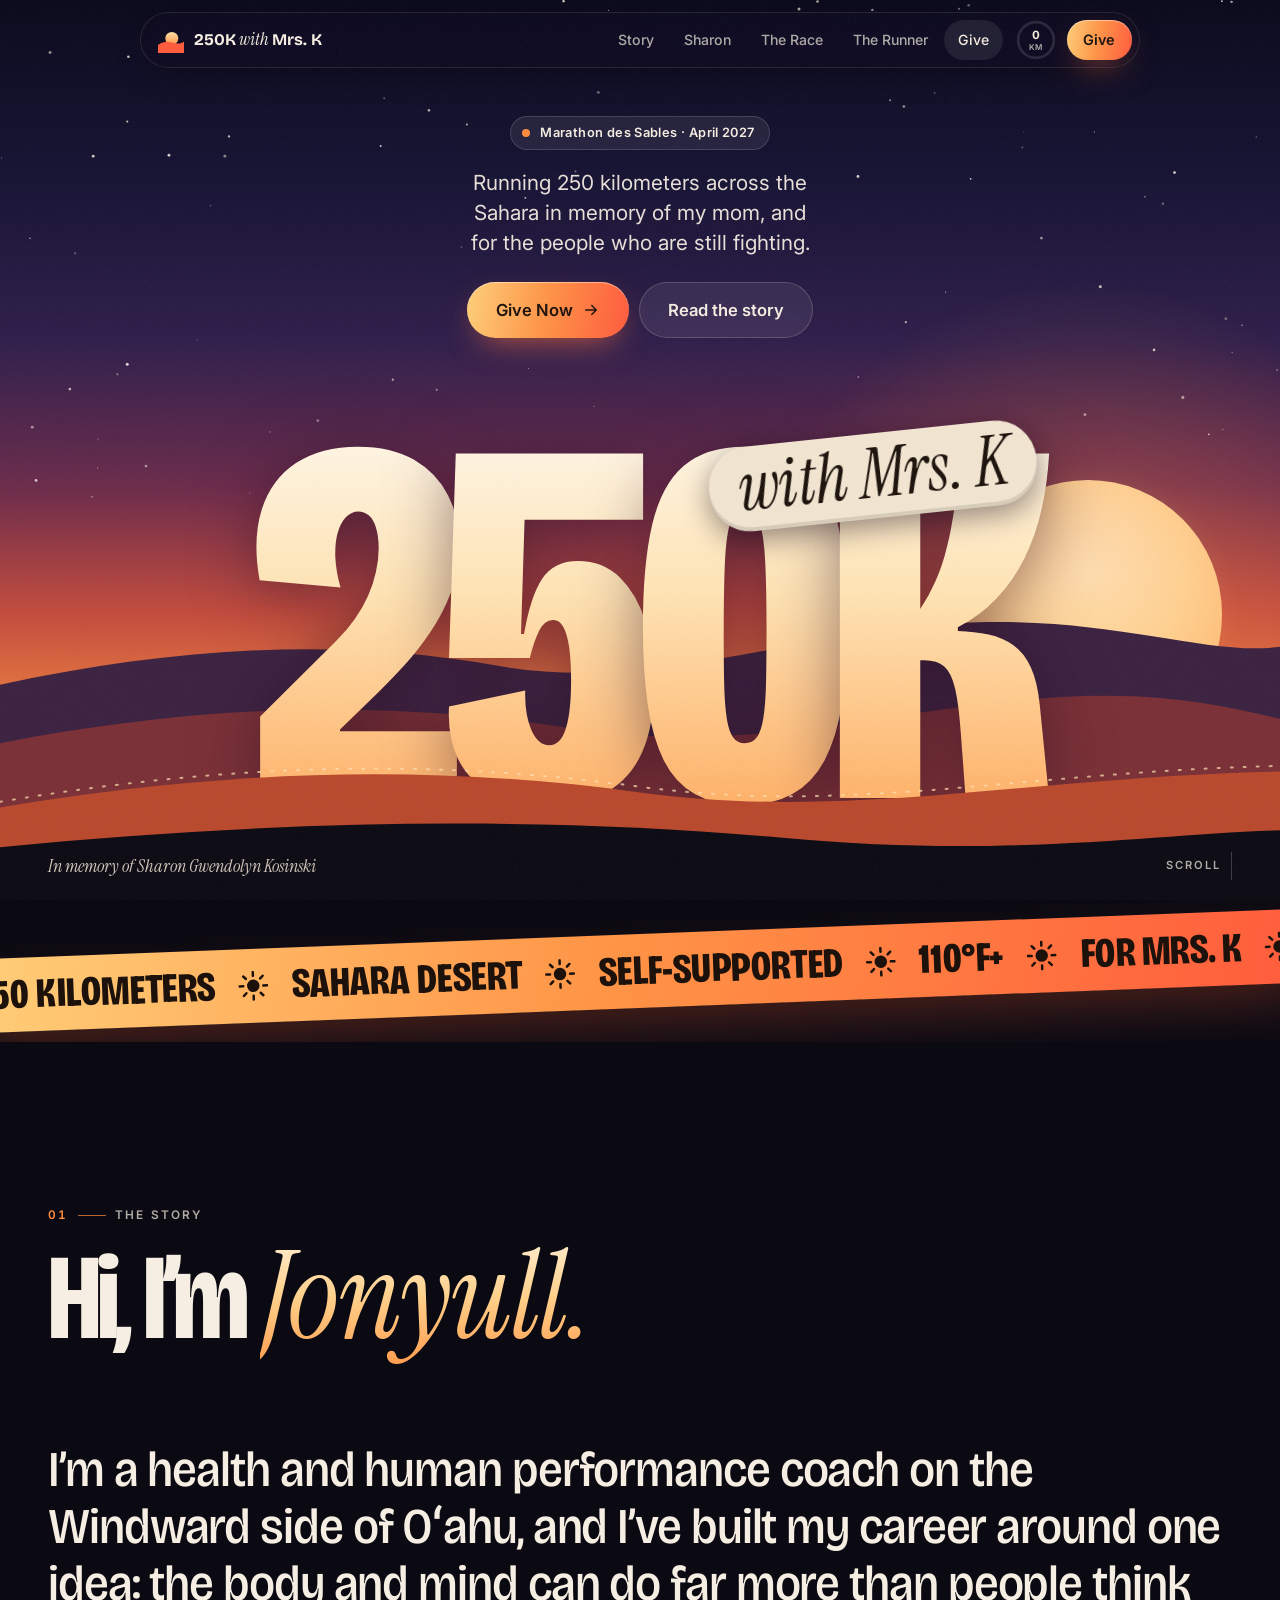
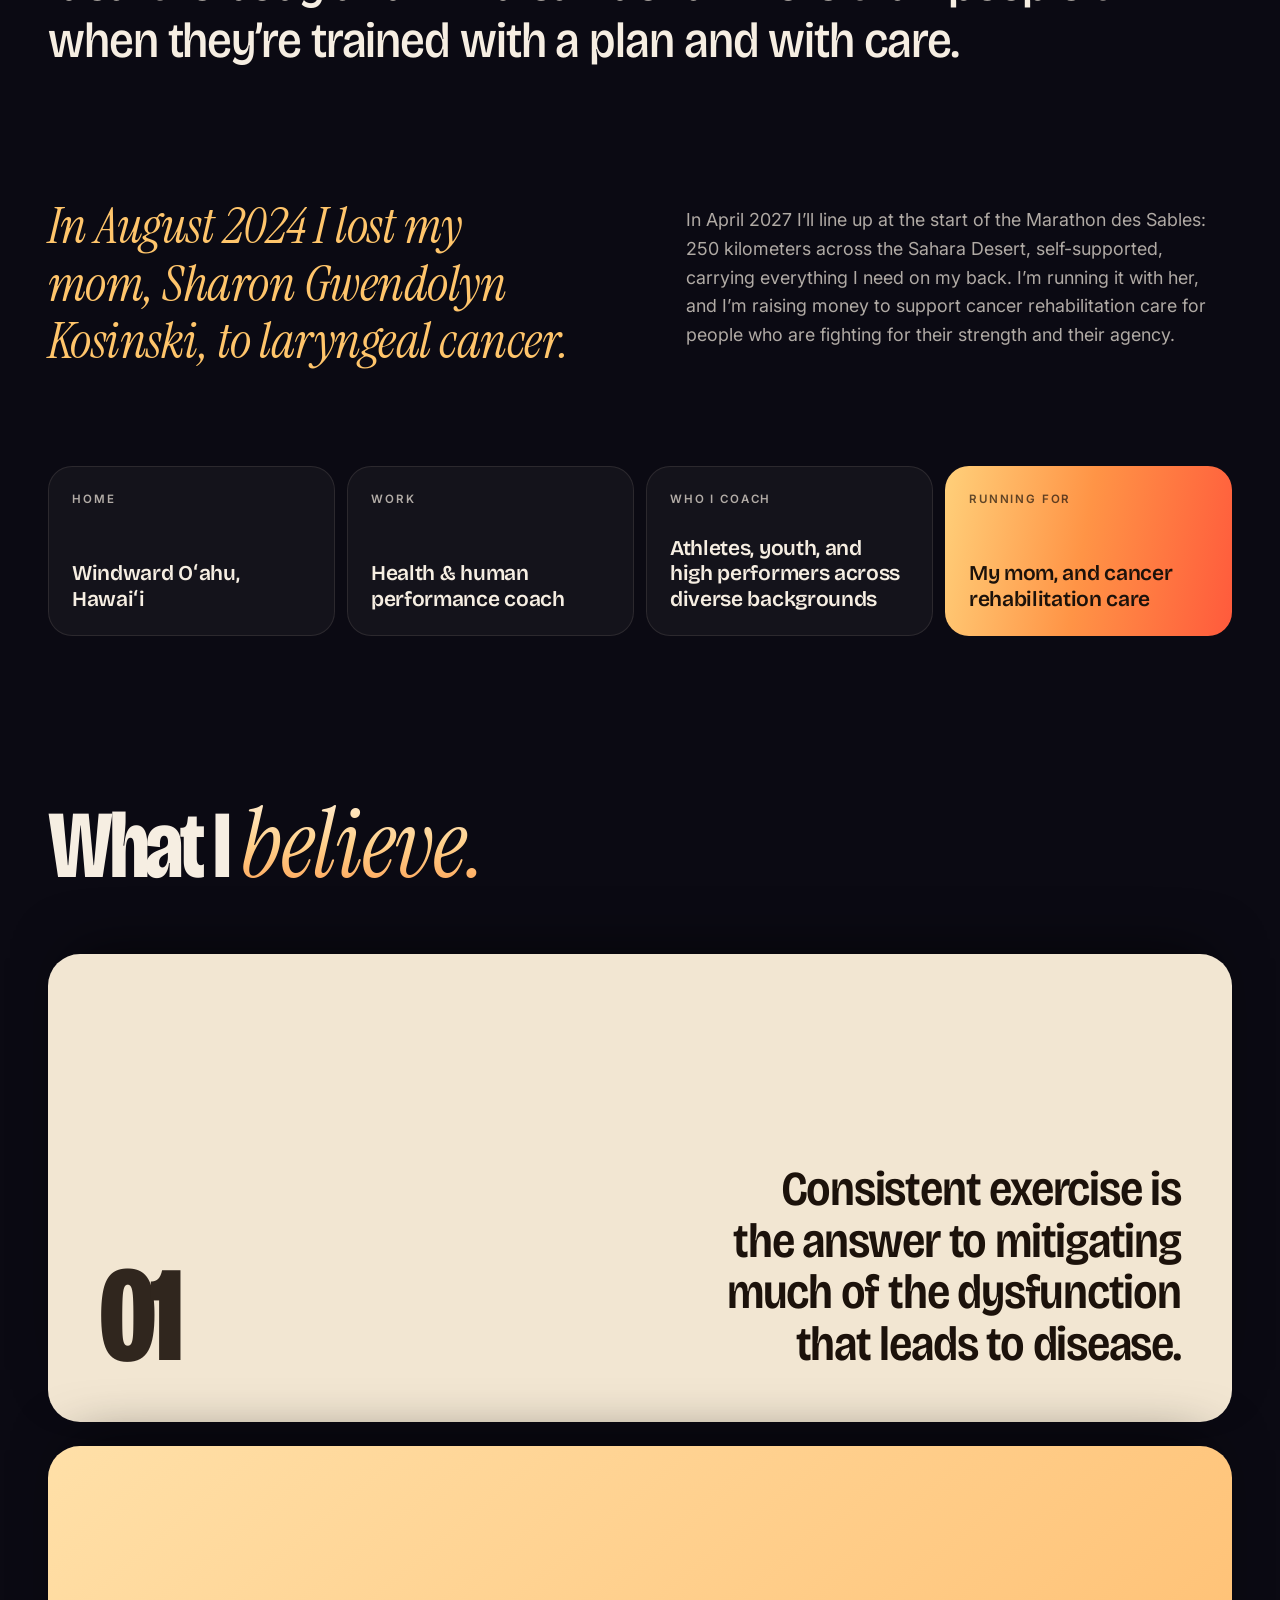
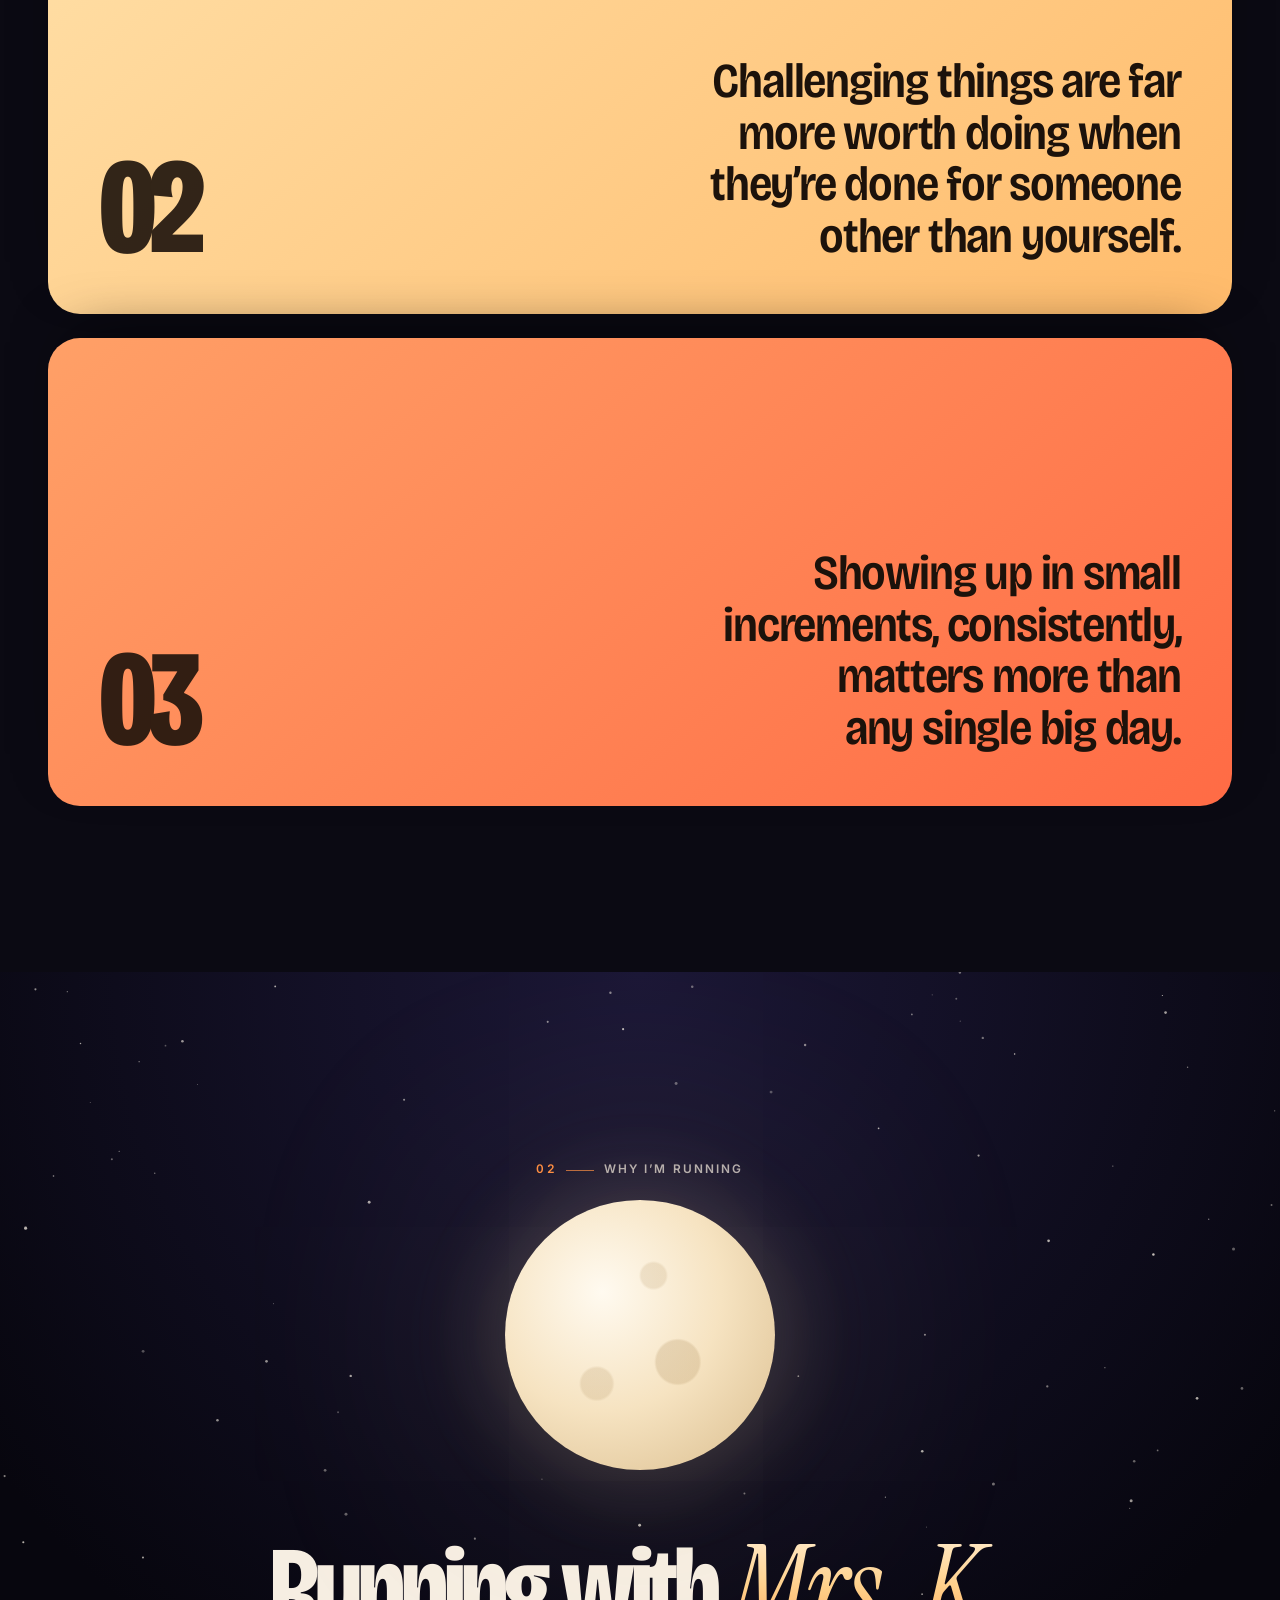
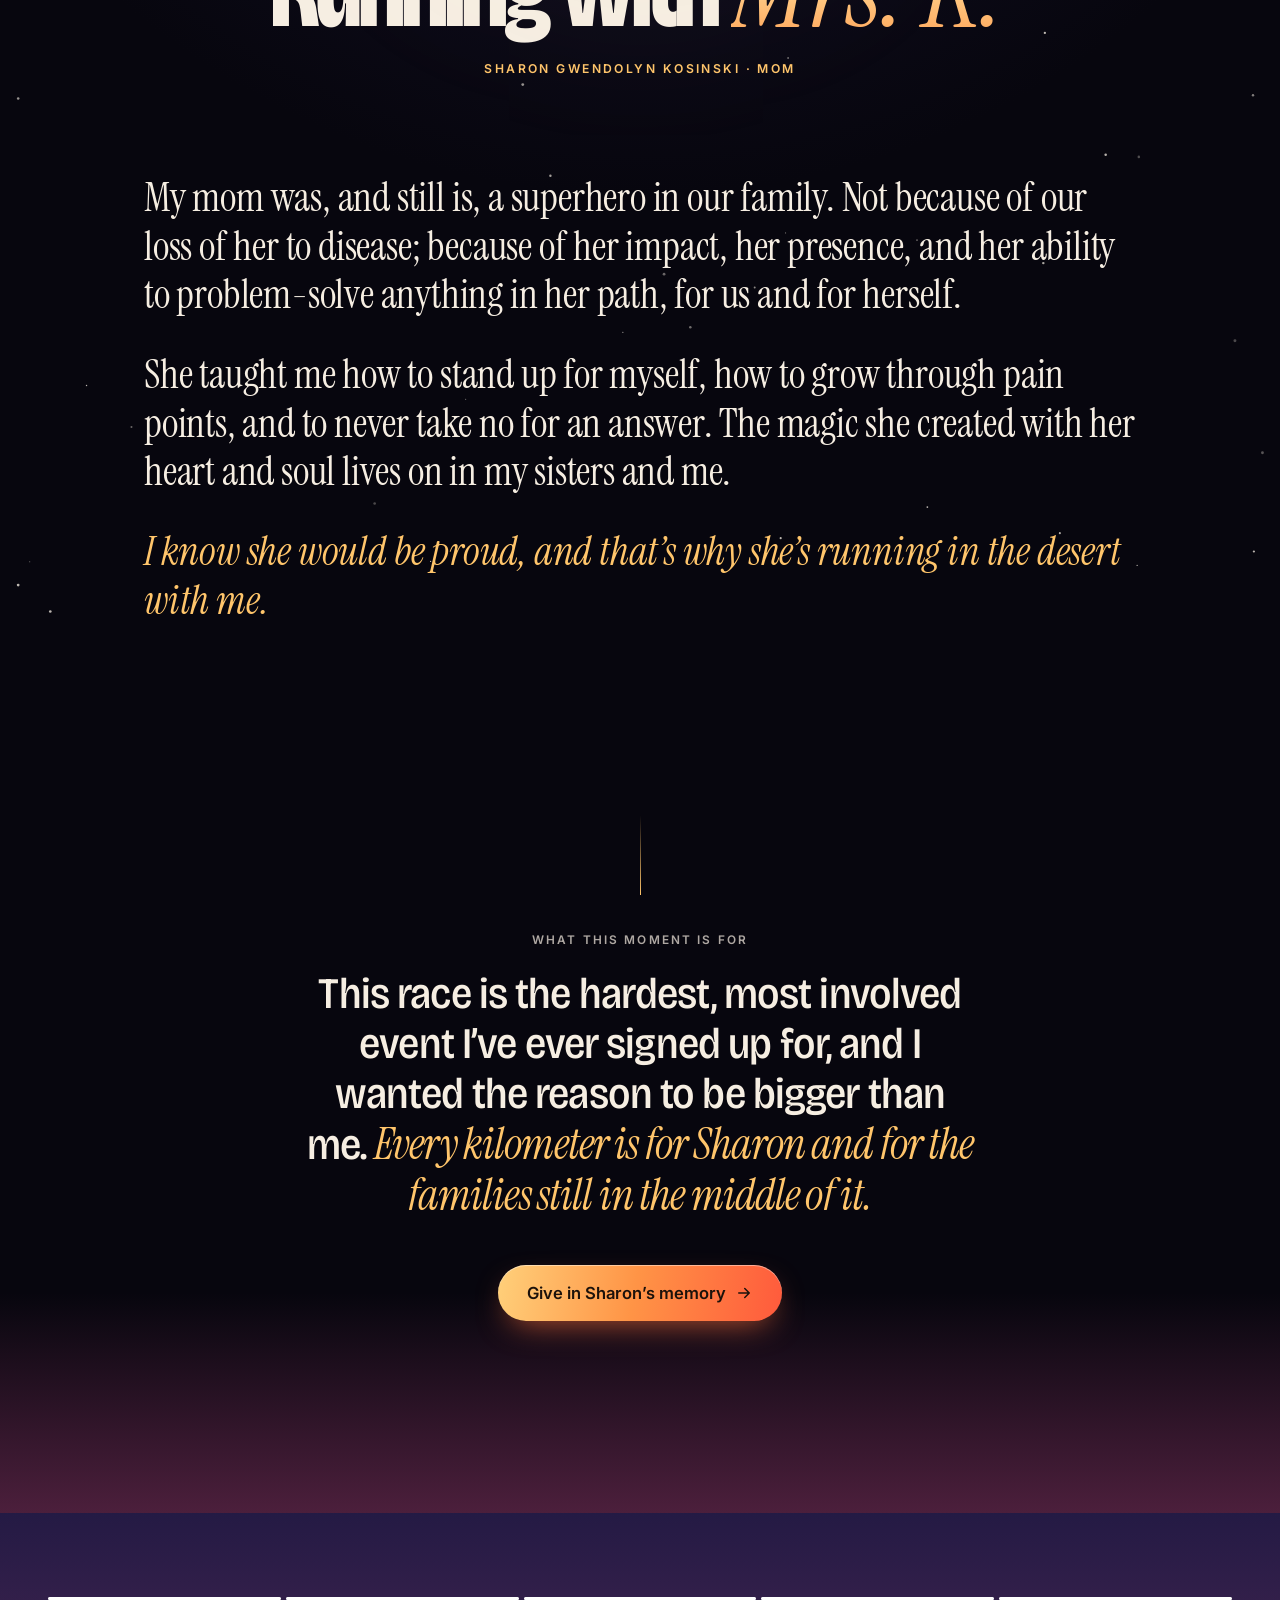
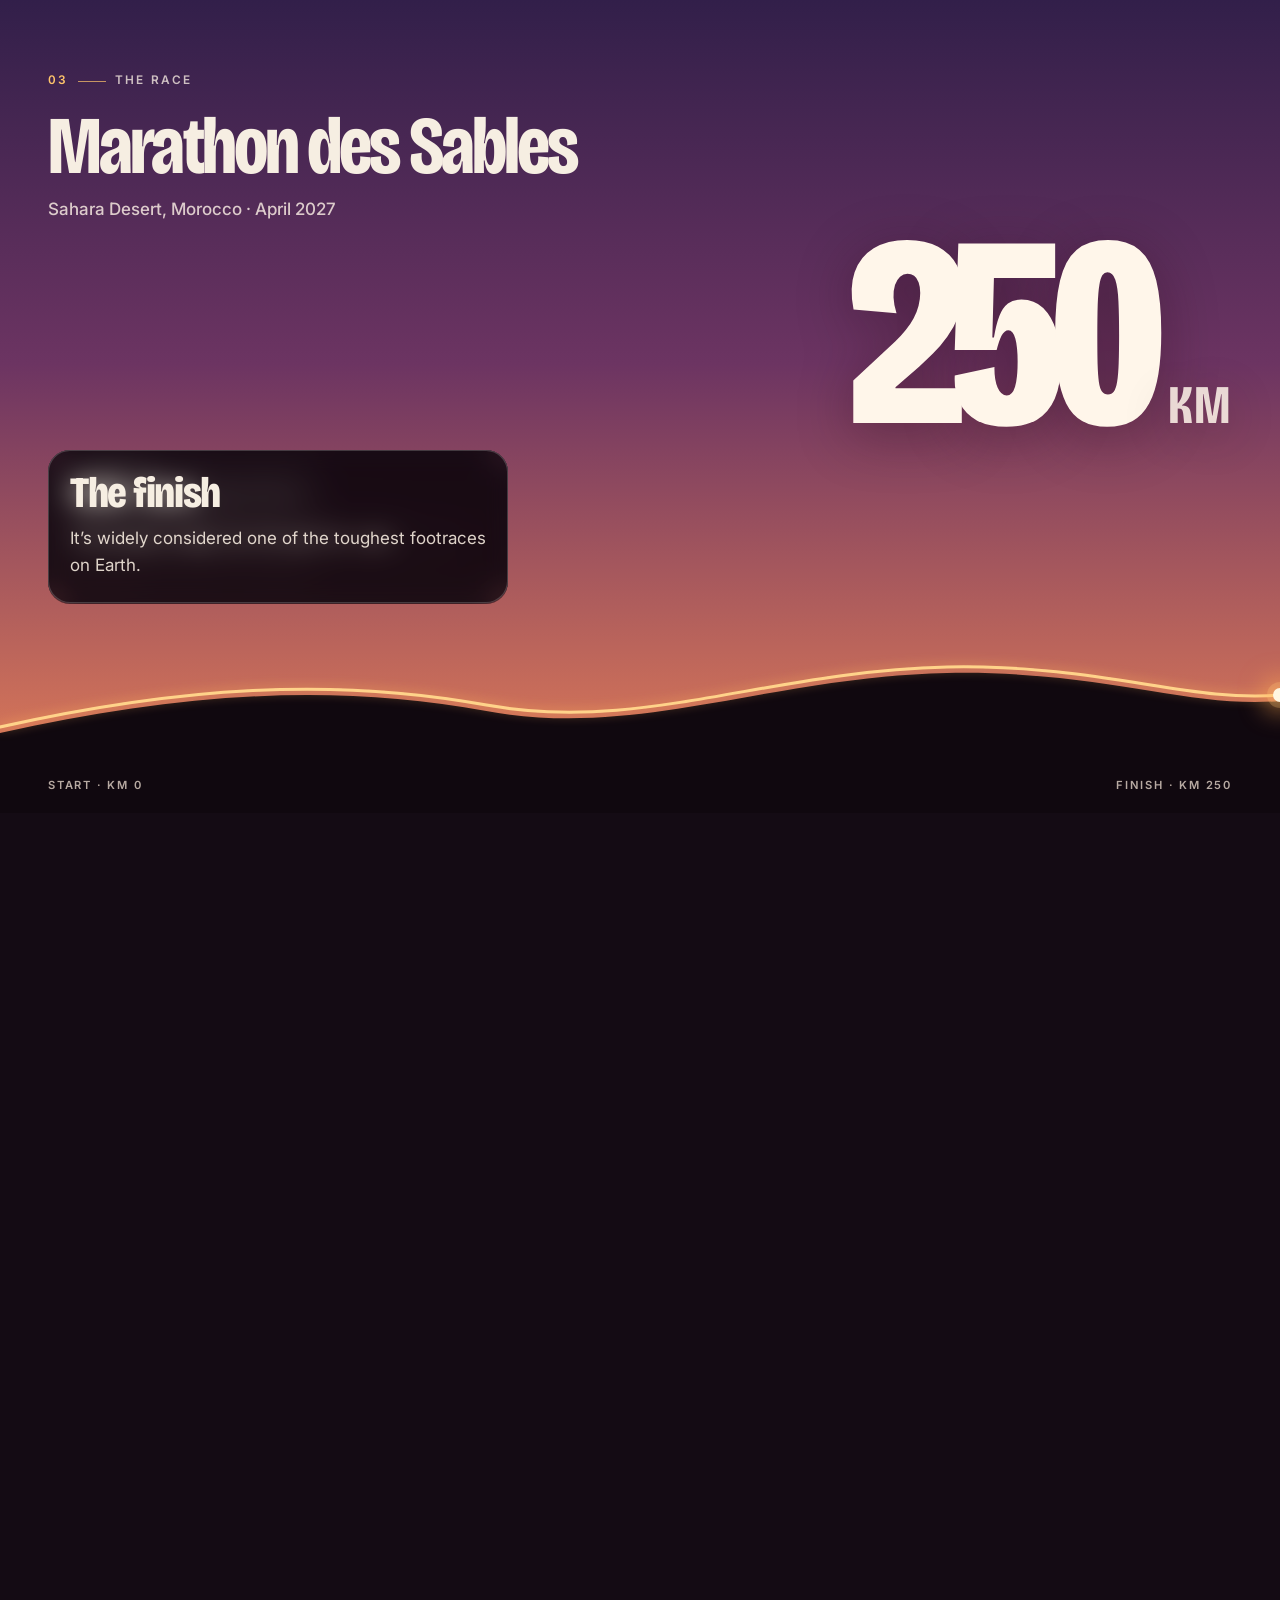
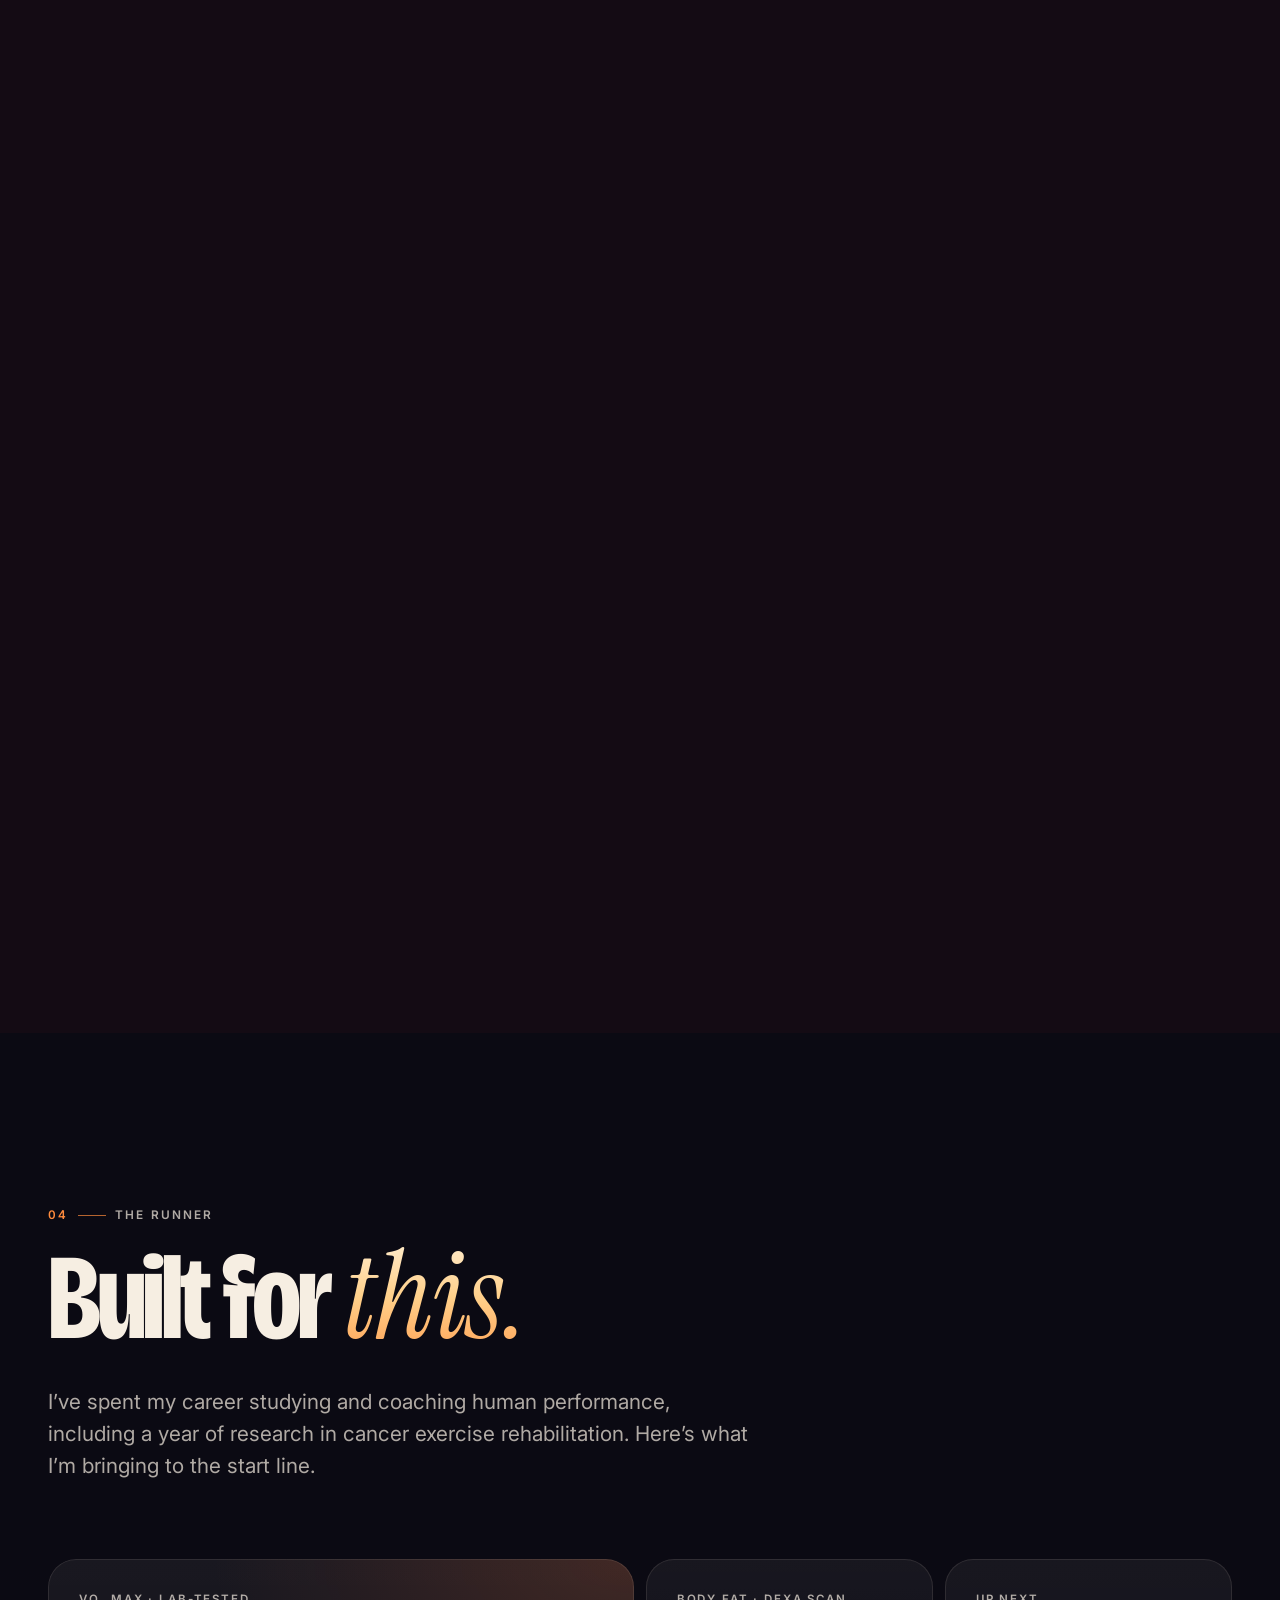
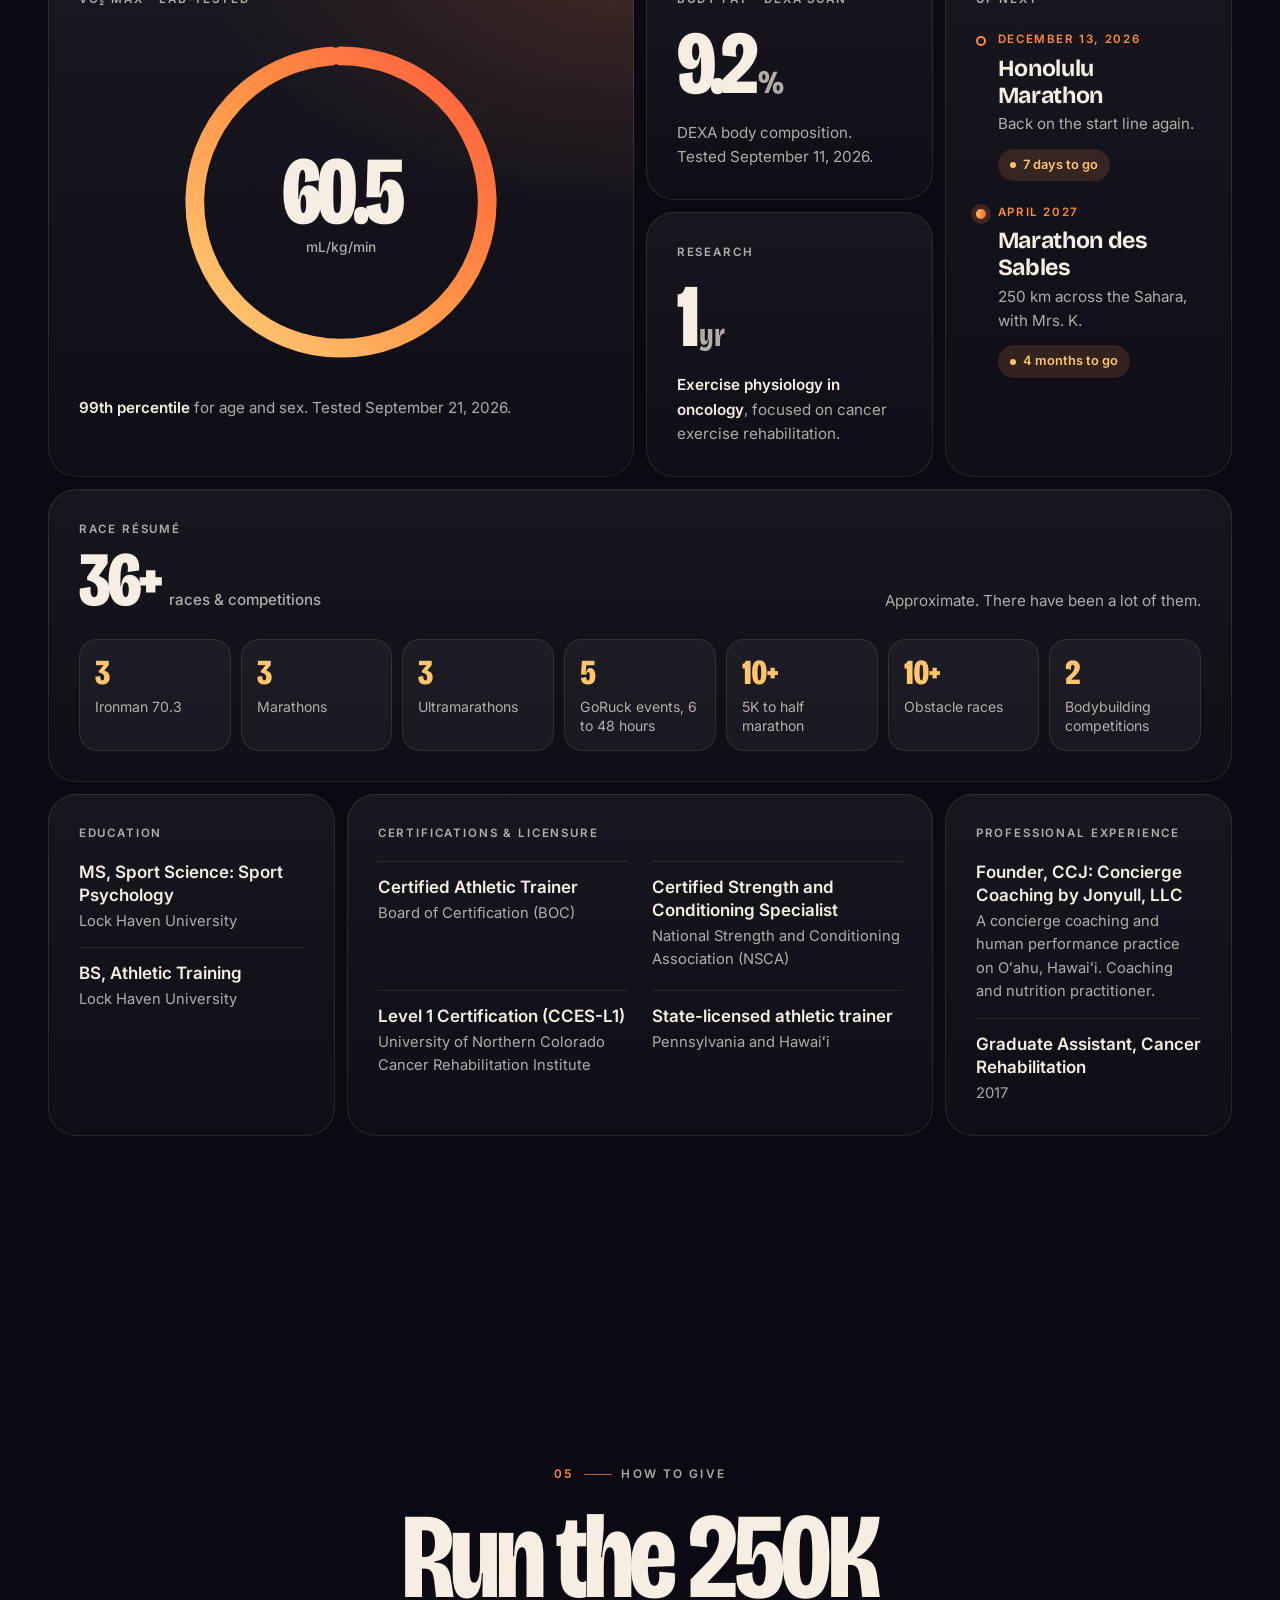
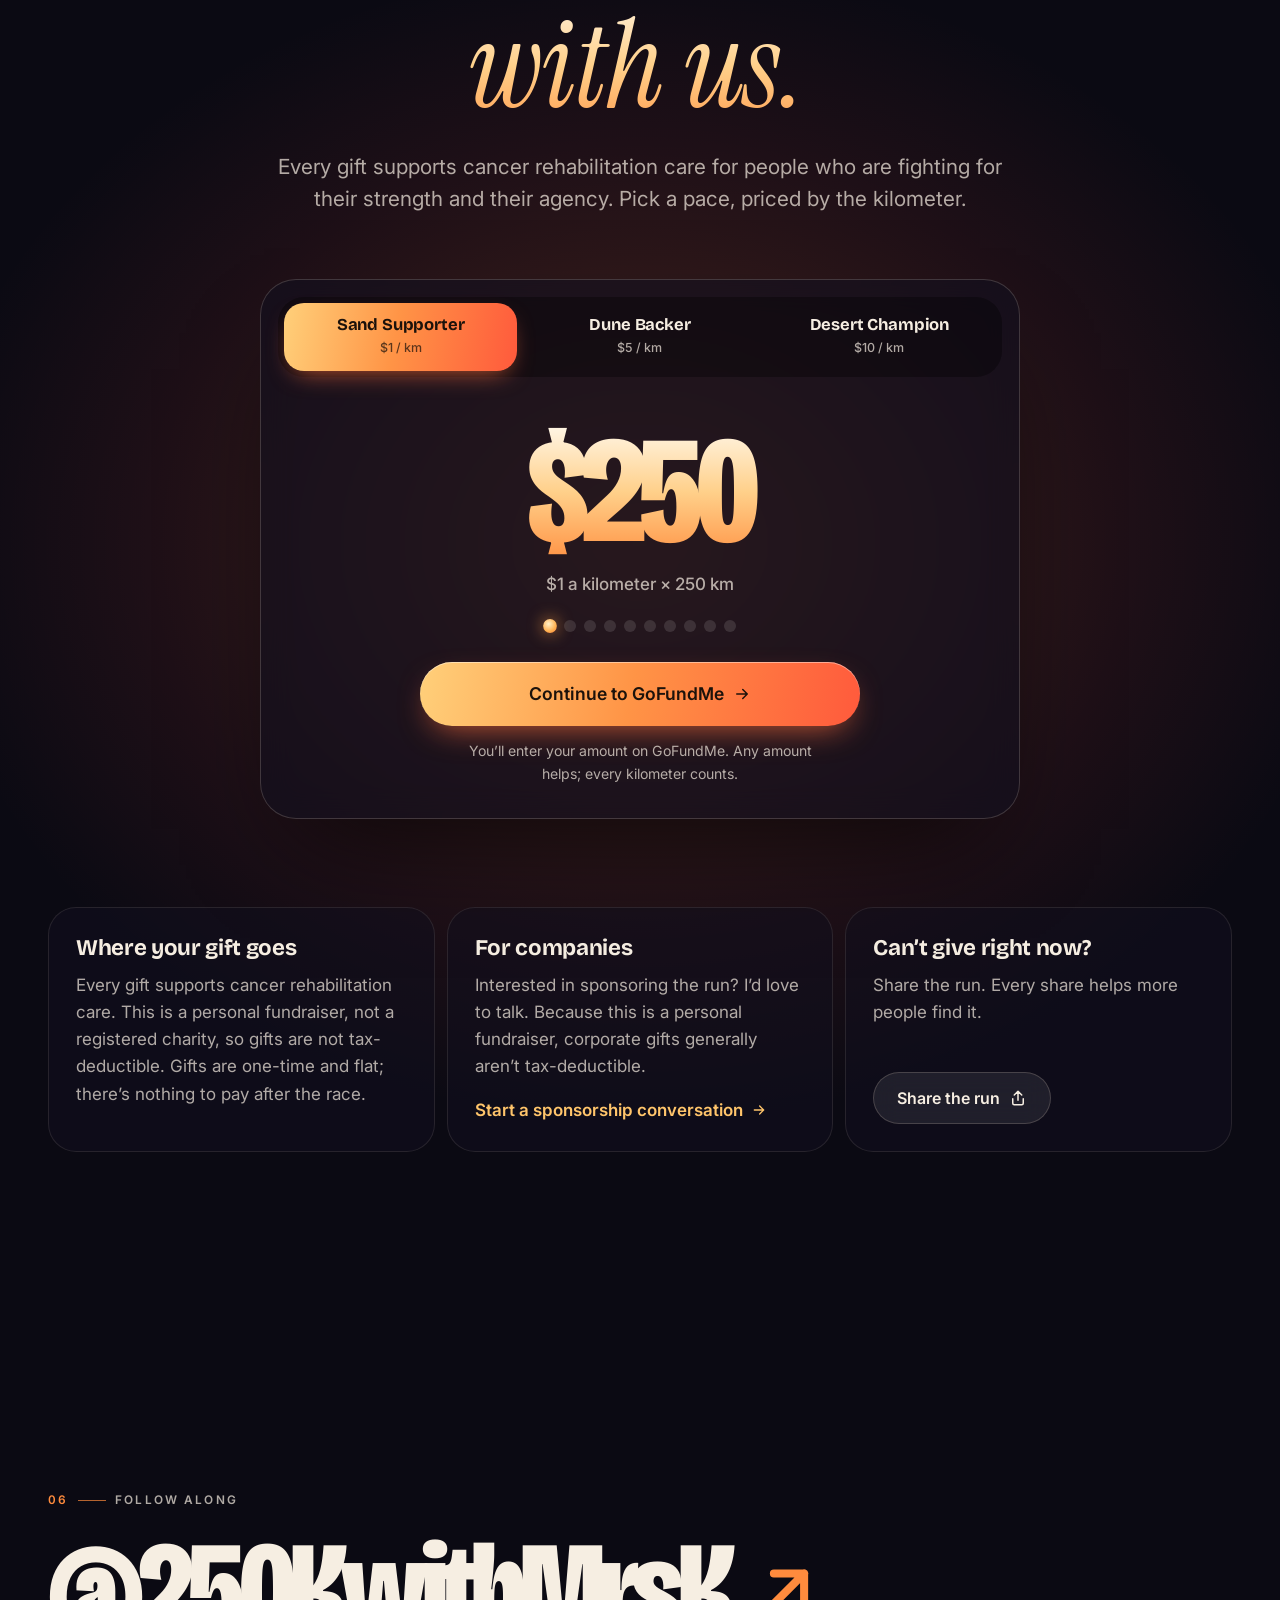
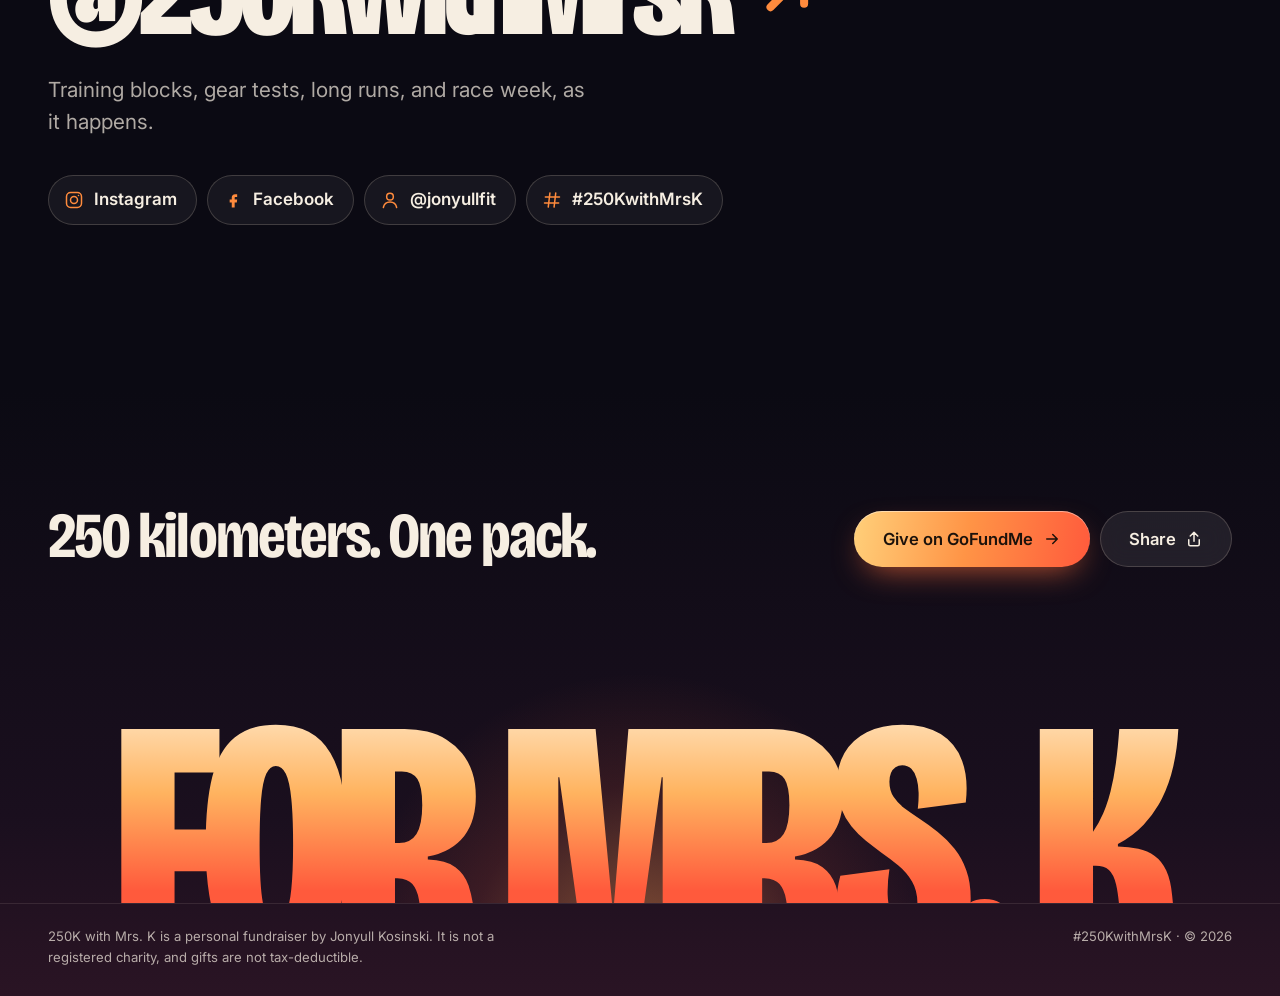
==== 250k/index.html @ 61fafc20 "Add 250K with Mrs. K campaign page at /250k Temporary home for Jonyull's Marathon des Sables fundrai" ====
<!doctype html>
<html lang="en">
<head>
  <meta charset="utf-8">
  <meta name="viewport" content="width=device-width, initial-scale=1, viewport-fit=cover">
  <title>250K with Mrs. K — Running the Sahara in memory of Sharon</title>
  <meta name="description" content="Jonyull Kosinski is running the 250 km Marathon des Sables across the Sahara in April 2027 in memory of his mom, Sharon, and raising money for cancer rehabilitation care.">
  <link rel="canonical" href="https://ryanlazar.dev/250k/">
  <meta name="theme-color" content="#0b0a13">
  <meta name="color-scheme" content="dark">

  <meta property="og:type" content="website">
  <meta property="og:url" content="https://ryanlazar.dev/250k/">
  <meta property="og:site_name" content="250K with Mrs. K">
  <meta property="og:title" content="250K with Mrs. K">
  <meta property="og:description" content="Running 250 kilometers across the Sahara in memory of my mom, and for the people who are still fighting. Marathon des Sables · April 2027.">
  <meta property="og:image" content="https://ryanlazar.dev/250k/og-image.png">
  <meta property="og:image:width" content="1200">
  <meta property="og:image:height" content="630">
  <meta property="og:image:alt" content="250K with Mrs. K: a sun setting over Sahara dunes. Marathon des Sables, April 2027.">
  <meta name="twitter:card" content="summary_large_image">
  <meta name="twitter:title" content="250K with Mrs. K">
  <meta name="twitter:description" content="Running 250 kilometers across the Sahara in memory of my mom, and for the people who are still fighting.">
  <meta name="twitter:image" content="https://ryanlazar.dev/250k/og-image.png">

  <link rel="icon" href="favicon.svg" type="image/svg+xml">
  <link rel="apple-touch-icon" href="apple-touch-icon.png">

  <link rel="preconnect" href="https://fonts.googleapis.com">
  <link rel="preconnect" href="https://fonts.gstatic.com" crossorigin>
  <link rel="stylesheet" href="https://fonts.googleapis.com/css2?family=Bricolage+Grotesque:opsz,wdth,wght@12..96,75..100,300..800&family=Instrument+Serif:ital@0;1&family=Inter:wght@400;500;600&display=swap">
  <link rel="stylesheet" href="styles.css">
  <script>document.documentElement.classList.add('js')</script>
  <script src="script.js" defer></script>
</head>
<body>
  <a class="skip-link" href="#story">Skip to the story</a>

  <!-- ============ NAV ============ -->
  <header class="nav" data-nav>
    <div class="nav__pill">
      <a class="nav__brand" href="#top" aria-label="250K with Mrs. K, back to top">
        <svg viewBox="0 0 32 32" aria-hidden="true">
          <defs><linearGradient id="markSun" x1="0" y1="0" x2="0" y2="1"><stop offset="0" stop-color="#ffe2a6"/><stop offset="1" stop-color="#ff9446"/></linearGradient></defs>
          <circle cx="17" cy="14" r="8" fill="url(#markSun)"/>
          <path d="M0 22c6-4 11-5 17-3s10 2 15-1v14H0z" fill="#ff5a3c"/>
        </svg>
        <span>250K <i>with</i> Mrs.&nbsp;K</span>
      </a>
      <nav class="nav__links" aria-label="Sections">
        <a href="#story">Story</a>
        <a href="#sharon">Sharon</a>
        <a href="#race">The Race</a>
        <a href="#runner">The Runner</a>
        <a href="#give">Give</a>
      </nav>
      <div class="nav__km" aria-hidden="true" title="Kilometers read">
        <svg viewBox="0 0 40 40"><circle class="nav__km-track" cx="20" cy="20" r="17" pathLength="100"/><circle class="nav__km-fill" cx="20" cy="20" r="17" pathLength="100" data-km-ring/></svg>
        <span><b data-km>0</b>km</span>
      </div>
      <a class="btn btn--sun btn--sm nav__give" href="https://gofund.me/09f36297f">Give</a>
    </div>
  </header>

  <main>
    <!-- ============ HERO ============ -->
    <section class="hero" id="top" data-hero aria-labelledby="hero-title">
      <div class="hero__sky" aria-hidden="true"></div>
      <div class="hero__stars" data-stars="90" aria-hidden="true"></div>
      <div class="hero__sun" aria-hidden="true"></div>
      <!-- Optional: drop a muted loop at media/hero.mp4 and it plays behind the title. -->
      <video class="hero__video" data-hero-video autoplay muted loop playsinline preload="auto" aria-hidden="true">
        <source src="media/hero.mp4" type="video/mp4">
      </video>

      <svg class="hero__dune hero__dune--far" viewBox="0 0 1440 400" preserveAspectRatio="none" aria-hidden="true"><path d="M0,170 C200,130 380,120 560,150 C740,180 900,110 1100,104 C1260,100 1360,140 1440,130 V400 H0Z"/></svg>
      <svg class="hero__dune hero__dune--mid" viewBox="0 0 1440 400" preserveAspectRatio="none" aria-hidden="true"><path d="M0,232 C220,192 420,184 640,216 C860,248 1020,188 1220,182 C1330,179 1400,198 1440,206 V400 H0Z"/></svg>

      <div class="hero__lockup">
        <h1 class="hero__title" id="hero-title">
          <span class="visually-hidden">250K with Mrs. K</span>
          <span class="hero__num" aria-hidden="true"><span style="--i:0">2</span><span style="--i:1">5</span><span style="--i:2">0</span><span style="--i:3">K</span></span>
          <span class="hero__with" aria-hidden="true">with Mrs.&nbsp;K</span>
        </h1>
      </div>

      <svg class="hero__dune hero__dune--near" viewBox="0 0 1440 400" preserveAspectRatio="none" aria-hidden="true">
        <path d="M0,300 C240,262 470,252 720,284 C960,314 1150,268 1440,262 V400 H0Z"/>
        <path class="hero__route" d="M0,294 C240,256 470,246 720,278 C960,308 1150,262 1440,256"/>
      </svg>
      <svg class="hero__dune hero__dune--front" viewBox="0 0 1440 400" preserveAspectRatio="none" aria-hidden="true"><path d="M0,342 C300,314 600,308 880,332 C1130,354 1300,328 1440,324 V400 H0Z"/></svg>

      <div class="hero__top">
        <p class="chip"><span class="chip__dot" aria-hidden="true"></span>Marathon des Sables · April 2027</p>
        <p class="hero__lede">Running 250 kilometers across the Sahara in memory of my mom, and for the people who are still fighting.</p>
        <div class="hero__actions">
          <a class="btn btn--sun btn--lg" href="https://gofund.me/09f36297f" data-hero-cta>Give Now <svg viewBox="0 0 24 24" aria-hidden="true"><path d="M5 12h14M13 6l6 6-6 6"/></svg></a>
          <a class="btn btn--glass btn--lg" href="#story">Read the story</a>
        </div>
      </div>

      <div class="hero__foot">
        <p class="hero__dedication">In memory of Sharon Gwendolyn Kosinski</p>
        <a class="hero__scroll" href="#story" aria-label="Scroll to the story"><span>Scroll</span><i aria-hidden="true"></i></a>
      </div>
    </section>

    <!-- ============ MARQUEE ============ -->
    <div class="marquee" aria-hidden="true">
      <div class="marquee__band">
        <div class="marquee__track">
          <span>250 kilometers</span><svg viewBox="0 0 24 24"><circle cx="12" cy="12" r="5"/><path d="M12 1v3M12 20v3M1 12h3M20 12h3M4.2 4.2l2.1 2.1M17.7 17.7l2.1 2.1M4.2 19.8l2.1-2.1M17.7 6.3l2.1-2.1"/></svg>
          <span>Sahara Desert</span><svg viewBox="0 0 24 24"><circle cx="12" cy="12" r="5"/><path d="M12 1v3M12 20v3M1 12h3M20 12h3M4.2 4.2l2.1 2.1M17.7 17.7l2.1 2.1M4.2 19.8l2.1-2.1M17.7 6.3l2.1-2.1"/></svg>
          <span>Self-supported</span><svg viewBox="0 0 24 24"><circle cx="12" cy="12" r="5"/><path d="M12 1v3M12 20v3M1 12h3M20 12h3M4.2 4.2l2.1 2.1M17.7 17.7l2.1 2.1M4.2 19.8l2.1-2.1M17.7 6.3l2.1-2.1"/></svg>
          <span>110°F+</span><svg viewBox="0 0 24 24"><circle cx="12" cy="12" r="5"/><path d="M12 1v3M12 20v3M1 12h3M20 12h3M4.2 4.2l2.1 2.1M17.7 17.7l2.1 2.1M4.2 19.8l2.1-2.1M17.7 6.3l2.1-2.1"/></svg>
          <span>For Mrs. K</span><svg viewBox="0 0 24 24"><circle cx="12" cy="12" r="5"/><path d="M12 1v3M12 20v3M1 12h3M20 12h3M4.2 4.2l2.1 2.1M17.7 17.7l2.1 2.1M4.2 19.8l2.1-2.1M17.7 6.3l2.1-2.1"/></svg>
          <span>April 2027</span><svg viewBox="0 0 24 24"><circle cx="12" cy="12" r="5"/><path d="M12 1v3M12 20v3M1 12h3M20 12h3M4.2 4.2l2.1 2.1M17.7 17.7l2.1 2.1M4.2 19.8l2.1-2.1M17.7 6.3l2.1-2.1"/></svg>
          <span>#250KwithMrsK</span><svg viewBox="0 0 24 24"><circle cx="12" cy="12" r="5"/><path d="M12 1v3M12 20v3M1 12h3M20 12h3M4.2 4.2l2.1 2.1M17.7 17.7l2.1 2.1M4.2 19.8l2.1-2.1M17.7 6.3l2.1-2.1"/></svg>
        </div>
      </div>
    </div>

    <!-- ============ 01 · THE STORY ============ -->
    <section class="section story" id="story" aria-labelledby="story-title">
      <div class="wrap">
        <p class="label" data-reveal><span>01</span>The story</p>
        <h2 class="display" id="story-title" data-reveal>Hi, I’m <em>Jonyull.</em></h2>

        <p class="statement" data-words>I’m a health and human performance coach on the Windward side of Oʻahu, and I’ve built my career around one idea: the body and mind can do far more than people think when they’re trained with a plan and with care.</p>

        <div class="story__turn">
          <p class="pivot" data-reveal>In August 2024 I lost my mom, Sharon Gwendolyn Kosinski, to laryngeal cancer.</p>
          <p class="story__body" data-reveal style="--d:120ms">In April 2027 I’ll line up at the start of the Marathon des Sables: 250 kilometers across the Sahara Desert, self-supported, carrying everything I need on my back. I’m running it with her, and I’m raising money to support cancer rehabilitation care for people who are fighting for their strength and their agency.</p>
        </div>

        <div class="facts">
          <!-- Optional: drop a portrait at images/jonyull.jpg and it becomes the first tile. -->
          <figure class="fact fact--photo" data-photo-slot data-photo data-reveal>
            <img src="images/jonyull.jpg" alt="Jonyull Kosinski" width="800" height="1000" decoding="async">
          </figure>
          <div class="fact" data-reveal>
            <p class="fact__label">Home</p>
            <p class="fact__value">Windward Oʻahu, Hawaiʻi</p>
          </div>
          <div class="fact" data-reveal style="--d:80ms">
            <p class="fact__label">Work</p>
            <p class="fact__value">Health &amp; human performance coach</p>
          </div>
          <div class="fact" data-reveal style="--d:160ms">
            <p class="fact__label">Who I coach</p>
            <p class="fact__value">Athletes, youth, and high performers across diverse backgrounds</p>
          </div>
          <div class="fact fact--accent" data-reveal style="--d:240ms">
            <p class="fact__label">Running for</p>
            <p class="fact__value">My mom, and cancer rehabilitation care</p>
          </div>
        </div>
      </div>
    </section>

    <!-- ============ WHAT I BELIEVE ============ -->
    <section class="section beliefs" aria-labelledby="beliefs-title">
      <div class="wrap">
        <h2 class="display display--md" id="beliefs-title" data-reveal>What I <em>believe.</em></h2>
        <ol class="stack">
          <li class="stack__card" style="--i:0">
            <span class="stack__num" aria-hidden="true">01</span>
            <p>Consistent exercise is the answer to mitigating much of the dysfunction that leads to disease.</p>
          </li>
          <li class="stack__card" style="--i:1">
            <span class="stack__num" aria-hidden="true">02</span>
            <p>Challenging things are far more worth doing when they’re done for someone other than yourself.</p>
          </li>
          <li class="stack__card" style="--i:2">
            <span class="stack__num" aria-hidden="true">03</span>
            <p>Showing up in small increments, consistently, matters more than any single big day.</p>
          </li>
        </ol>
      </div>
    </section>

    <!-- ============ 02 · SHARON ============ -->
    <section class="section sharon" id="sharon" aria-labelledby="sharon-title">
      <div class="sharon__stars" data-stars="110" aria-hidden="true"></div>
      <div class="wrap sharon__wrap">
        <p class="label label--center" data-reveal><span>02</span>Why I’m running</p>

        <div class="sharon__portrait" data-photo-slot data-reveal>
          <!-- Optional: drop a photo of Sharon at images/sharon.jpg and it replaces the moon. -->
          <figure class="sharon__photo" data-photo>
            <img src="images/sharon.jpg" alt="Sharon Gwendolyn Kosinski" width="800" height="1000" decoding="async">
          </figure>
          <div class="sharon__moon" aria-hidden="true"></div>
        </div>

        <h2 class="sharon__title" id="sharon-title" data-reveal>Running with <em>Mrs.&nbsp;K.</em></h2>
        <p class="sharon__name" data-reveal>Sharon Gwendolyn Kosinski · Mom</p>

        <div class="sharon__tribute" data-words>
          <p>My mom was, and still is, a superhero in our family. Not because of our loss of her to disease; because of her impact, her presence, and her ability to problem-solve anything in her path, for us and for herself.</p>
          <p>She taught me how to stand up for myself, how to grow through pain points, and to never take no for an answer. The magic she created with her heart and soul lives on in my sisters and me.</p>
          <p>I know she would be proud, and that’s why she’s running in the desert with me.</p>
        </div>
      </div>

      <div class="wrap moment">
        <p class="label label--center" data-reveal>What this moment is for</p>
        <blockquote class="moment__quote" data-reveal>
          <p>This race is the hardest, most involved event I’ve ever signed up for, and I wanted the reason to be bigger than me. <em>Every kilometer is for Sharon and for the families still in the middle of it.</em></p>
        </blockquote>
        <a class="btn btn--sun btn--lg" href="https://gofund.me/09f36297f" data-reveal>Give in Sharon’s memory <svg viewBox="0 0 24 24" aria-hidden="true"><path d="M5 12h14M13 6l6 6-6 6"/></svg></a>
      </div>
    </section>

    <!-- ============ 03 · THE RACE (scroll-pinned journey) ============ -->
    <section class="race" id="race" data-race data-phase="0" aria-labelledby="race-title">
      <div class="race__sticky">
        <div class="race__skies" aria-hidden="true">
          <div class="sky sky--0"></div>
          <div class="sky sky--1"></div>
          <div class="sky sky--2"></div>
          <div class="sky sky--3"><div class="sky__stars" data-stars="80"></div></div>
          <div class="sky sky--4"></div>
        </div>

        <div class="race__bars wrap" aria-hidden="true"><span><i></i></span><span><i></i></span><span><i></i></span><span><i></i></span><span><i></i></span></div>

        <div class="race__inner wrap">
          <header class="race__head">
            <p class="label"><span>03</span>The race</p>
            <h2 class="race__title" id="race-title">Marathon des Sables</h2>
            <p class="race__where">Sahara Desert, Morocco · April 2027</p>
          </header>

          <p class="race__km" aria-hidden="true"><span data-race-km>250</span><small>km</small></p>

          <ol class="race__facts">
            <li class="race__fact">
              <strong>~250 km</strong>
              <p>A multi-stage footrace across the Sahara Desert in Morocco.</p>
            </li>
            <li class="race__fact">
              <strong>Self-supported</strong>
              <p>Runners carry all their own food and gear. Everything I need, on my back.</p>
            </li>
            <li class="race__fact">
              <strong>110°F+</strong>
              <p>Temperatures regularly top 110°F.</p>
            </li>
            <li class="race__fact">
              <strong>100+ km</strong>
              <p>The longest stage, run through the night.</p>
            </li>
            <li class="race__fact">
              <strong>The finish</strong>
              <p>It’s widely considered one of the toughest footraces on Earth.</p>
            </li>
          </ol>
        </div>

        <div class="race__route" aria-hidden="true">
          <svg viewBox="0 0 1000 200" preserveAspectRatio="none">
            <path class="route__ground" d="M0,120 C140,80 260,70 380,98 C500,126 600,64 740,60 C860,57 930,96 1000,88 L1000,200 L0,200 Z"/>
            <path class="route__ghost" pathLength="1" d="M0,114 C140,74 260,64 380,92 C500,120 600,58 740,54 C860,51 930,90 1000,82"/>
            <path class="route__line" pathLength="1" d="M0,114 C140,74 260,64 380,92 C500,120 600,58 740,54 C860,51 930,90 1000,82" data-route/>
          </svg>
          <span class="race__dot" data-route-dot></span>
          <div class="race__ends wrap"><span>Start · km 0</span><span>Finish · km 250</span></div>
        </div>
      </div>
    </section>

    <!-- ============ 04 · THE RUNNER (bento) ============ -->
    <section class="section runner" id="runner" aria-labelledby="runner-title">
      <div class="wrap">
        <p class="label" data-reveal><span>04</span>The runner</p>
        <h2 class="display" id="runner-title" data-reveal>Built for <em>this.</em></h2>
        <p class="lead runner__lead" data-reveal>I’ve spent my career studying and coaching human performance, including a year of research in cancer exercise rehabilitation. Here’s what I’m bringing to the start line.</p>

        <div class="bento" data-spotlight>
          <article class="tile tile--vo2" data-reveal>
            <p class="tile__label">VO₂ max · lab-tested</p>
            <div class="gauge">
              <svg viewBox="0 0 200 200" aria-hidden="true">
                <defs><linearGradient id="gaugeGrad" x1="0" y1="0" x2="1" y2="1"><stop offset="0" stop-color="#ffd07a"/><stop offset=".5" stop-color="#ff9446"/><stop offset="1" stop-color="#ff5a3c"/></linearGradient></defs>
                <circle class="gauge__track" cx="100" cy="100" r="86" pathLength="100"/>
                <circle class="gauge__fill" cx="100" cy="100" r="86" pathLength="100"/>
              </svg>
              <p class="gauge__value"><span data-count="60.5" data-decimals="1">60.5</span><small>mL/kg/min</small></p>
            </div>
            <p class="tile__note"><b>99th percentile</b> for age and sex. Tested September 21, 2026.</p>
          </article>

          <article class="tile tile--fat" data-reveal style="--d:80ms">
            <p class="tile__label">Body fat · DEXA scan</p>
            <p class="tile__big"><span data-count="9.2" data-decimals="1">9.2</span><small>%</small></p>
            <p class="tile__note">DEXA body composition. Tested September 11, 2026.</p>
          </article>

          <article class="tile tile--rsch" data-reveal style="--d:160ms">
            <p class="tile__label">Research</p>
            <p class="tile__big">1<small>yr</small></p>
            <p class="tile__note"><b>Exercise physiology in oncology</b>, focused on cancer exercise rehabilitation.</p>
          </article>

          <article class="tile tile--next" data-reveal style="--d:120ms">
            <p class="tile__label">Up next</p>
            <ol class="next">
              <li>
                <time datetime="2026-12-13">December 13, 2026</time>
                <strong>Honolulu Marathon</strong>
                <span>Back on the start line again.</span>
                <em class="countdown" data-countdown="2026-12-13" hidden></em>
              </li>
              <li>
                <time datetime="2027-04">April 2027</time>
                <strong>Marathon des Sables</strong>
                <span>250 km across the Sahara, with Mrs. K.</span>
                <em class="countdown" data-months="2027-04" hidden></em>
              </li>
            </ol>
          </article>

          <article class="tile tile--res" data-reveal>
            <div class="res__head">
              <div>
                <p class="tile__label">Race résumé</p>
                <p class="res__total"><span data-count="36">36</span>+ <small>races &amp; competitions</small></p>
              </div>
              <p class="tile__note">Approximate. There have been a lot of them.</p>
            </div>
            <ul class="res">
              <li><b>3</b><span>Ironman 70.3</span></li>
              <li><b>3</b><span>Marathons</span></li>
              <li><b>3</b><span>Ultramarathons</span></li>
              <li><b>5</b><span>GoRuck events, 6 to 48 hours</span></li>
              <li><b>10+</b><span>5K to half marathon</span></li>
              <li><b>10+</b><span>Obstacle races</span></li>
              <li><b>2</b><span>Bodybuilding competitions</span></li>
            </ul>
          </article>

          <article class="tile tile--edu" data-reveal>
            <p class="tile__label">Education</p>
            <ul class="list">
              <li><b>MS, Sport Science: Sport Psychology</b><span>Lock Haven University</span></li>
              <li><b>BS, Athletic Training</b><span>Lock Haven University</span></li>
            </ul>
          </article>

          <article class="tile tile--cert" data-reveal style="--d:80ms">
            <p class="tile__label">Certifications &amp; licensure</p>
            <ul class="list list--grid">
              <li><b>Certified Athletic Trainer</b><span>Board of Certification (BOC)</span></li>
              <li><b>Certified Strength and Conditioning Specialist</b><span>National Strength and Conditioning Association (NSCA)</span></li>
              <li><b>Level 1 Certification (CCES-L1)</b><span>University of Northern Colorado Cancer Rehabilitation Institute</span></li>
              <li><b>State-licensed athletic trainer</b><span>Pennsylvania and Hawaiʻi</span></li>
            </ul>
          </article>

          <article class="tile tile--work" data-reveal style="--d:160ms">
            <p class="tile__label">Professional experience</p>
            <ul class="list">
              <li><b>Founder, CCJ: Concierge Coaching by Jonyull, LLC</b><span>A concierge coaching and human performance practice on Oʻahu, Hawaiʻi. Coaching and nutrition practitioner.</span></li>
              <li><b>Graduate Assistant, Cancer Rehabilitation</b><span>2017</span></li>
            </ul>
          </article>
        </div>
      </div>
    </section>

    <!-- ============ 05 · GIVE ============ -->
    <section class="section give" id="give" aria-labelledby="give-title" data-hide-give-bar>
      <div class="give__glow" aria-hidden="true"></div>
      <div class="wrap">
        <header class="give__head">
          <p class="label label--center" data-reveal><span>05</span>How to give</p>
          <h2 class="display display--center" id="give-title" data-reveal>Run the 250K <em>with us.</em></h2>
          <p class="lead" data-reveal>Every gift supports cancer rehabilitation care for people who are fighting for their strength and their agency. Pick a pace, priced by the kilometer.</p>
        </header>

        <div class="picker" data-picker data-reveal>
          <fieldset class="picker__seg">
            <legend class="visually-hidden">Choose a giving pace</legend>
            <input type="radio" name="pace" id="pace-1" value="250" checked>
            <label for="pace-1"><b>Sand Supporter</b><span>$1 / km</span></label>
            <input type="radio" name="pace" id="pace-2" value="1250">
            <label for="pace-2"><b>Dune Backer</b><span>$5 / km</span></label>
            <input type="radio" name="pace" id="pace-3" value="2500">
            <label for="pace-3"><b>Desert Champion</b><span>$10 / km</span></label>
          </fieldset>

          <div class="picker__stage" aria-live="polite">
            <div class="picker__view picker__view--1"><p class="picker__amount" data-amount="250">$250</p><p class="picker__math">$1 a kilometer × 250 km</p></div>
            <div class="picker__view picker__view--2"><p class="picker__amount" data-amount="1250">$1,250</p><p class="picker__math">$5 a kilometer × 250 km</p></div>
            <div class="picker__view picker__view--3"><p class="picker__amount" data-amount="2500">$2,500</p><p class="picker__math">$10 a kilometer × 250 km</p></div>
            <div class="picker__suns" aria-hidden="true"><i></i><i></i><i></i><i></i><i></i><i></i><i></i><i></i><i></i><i></i></div>
          </div>

          <a class="btn btn--sun btn--xl picker__cta" href="https://gofund.me/09f36297f">Continue to GoFundMe <svg viewBox="0 0 24 24" aria-hidden="true"><path d="M5 12h14M13 6l6 6-6 6"/></svg></a>
          <p class="picker__hint">You’ll enter your amount on GoFundMe. Any amount helps; every kilometer counts.</p>
        </div>

        <div class="give__grid">
          <article class="note" data-reveal>
            <h3>Where your gift goes</h3>
            <p>Every gift supports cancer rehabilitation care. This is a personal fundraiser, not a registered charity, so gifts are not tax-deductible. Gifts are one-time and flat; there’s nothing to pay after the race.</p>
          </article>
          <article class="note" data-reveal style="--d:80ms">
            <h3>For companies</h3>
            <p>Interested in sponsoring the run? I’d love to talk. Because this is a personal fundraiser, corporate gifts generally aren’t tax-deductible.</p>
            <!-- TODO: swap this for a sponsor email, e.g. href="mailto:you@example.com", once Jonyull picks one. -->
            <a class="note__link" href="https://www.instagram.com/250kwithmrsk/" target="_blank" rel="noopener">Start a sponsorship conversation <svg viewBox="0 0 24 24" aria-hidden="true"><path d="M5 12h14M13 6l6 6-6 6"/></svg></a>
          </article>
          <article class="note note--share" data-reveal style="--d:160ms">
            <h3>Can’t give right now?</h3>
            <p>Share the run. Every share helps more people find it.</p>
            <button class="btn btn--glass" type="button" data-share>Share the run <svg viewBox="0 0 24 24" aria-hidden="true"><path d="M12 15V3M7 8l5-5 5 5M5 13v6a2 2 0 0 0 2 2h10a2 2 0 0 0 2-2v-6"/></svg></button>
          </article>
        </div>
      </div>
    </section>

    <!-- ============ 06 · FOLLOW ============ -->
    <section class="section follow" id="follow" aria-labelledby="follow-title">
      <div class="wrap">
        <p class="label" data-reveal><span>06</span>Follow along</p>
        <h2 class="visually-hidden" id="follow-title">Follow along</h2>
        <a class="follow__big" href="https://www.instagram.com/250kwithmrsk/" target="_blank" rel="noopener" data-reveal>@250KwithMrsK<svg viewBox="0 0 24 24" aria-hidden="true"><path d="M7 17 17 7M8 7h9v9"/></svg></a>
        <p class="lead follow__lead" data-reveal>Training blocks, gear tests, long runs, and race week, as it happens.</p>
        <ul class="follow__links" data-reveal>
          <li><a href="https://www.instagram.com/250kwithmrsk/" target="_blank" rel="noopener"><svg viewBox="0 0 24 24" aria-hidden="true"><rect x="3" y="3" width="18" height="18" rx="5"/><circle cx="12" cy="12" r="4.2"/><circle cx="17.4" cy="6.6" r="1" class="fill"/></svg>Instagram</a></li>
          <li><a href="https://www.facebook.com/250KwithMrsK" target="_blank" rel="noopener"><svg viewBox="0 0 24 24" aria-hidden="true"><path class="fill" d="M14.5 8.5h2.5V5h-2.5C12 5 10.5 6.6 10.5 9v2.5H8V15h2.5v6H14v-6h2.6l.4-3.5h-3V9.4c0-.6.3-.9.5-.9z"/></svg>Facebook</a></li>
          <li><a href="https://www.instagram.com/jonyullfit/" target="_blank" rel="noopener"><svg viewBox="0 0 24 24" aria-hidden="true"><circle cx="12" cy="8" r="4"/><path d="M4 21c.8-4 4-6.5 8-6.5s7.2 2.5 8 6.5"/></svg>@jonyullfit</a></li>
          <li><a href="https://www.instagram.com/explore/tags/250kwithmrsk/" target="_blank" rel="noopener"><svg viewBox="0 0 24 24" aria-hidden="true"><path d="M9.5 3.5 7.5 20.5M16.5 3.5l-2 17M4 8.5h17M3 15.5h17"/></svg>#250KwithMrsK</a></li>
        </ul>
      </div>
    </section>
  </main>

  <!-- ============ FOOTER ============ -->
  <footer class="footer" data-hide-give-bar>
    <div class="wrap footer__top">
      <p class="footer__line" data-reveal>250 kilometers. One pack.</p>
      <div class="footer__actions" data-reveal style="--d:100ms">
        <a class="btn btn--sun btn--lg" href="https://gofund.me/09f36297f">Give on GoFundMe <svg viewBox="0 0 24 24" aria-hidden="true"><path d="M5 12h14M13 6l6 6-6 6"/></svg></a>
        <button class="btn btn--glass btn--lg" type="button" data-share>Share <svg viewBox="0 0 24 24" aria-hidden="true"><path d="M12 15V3M7 8l5-5 5 5M5 13v6a2 2 0 0 0 2 2h10a2 2 0 0 0 2-2v-6"/></svg></button>
      </div>
    </div>
    <div class="footer__giant" aria-hidden="true">
      <div class="footer__sun"></div>
      <p>For Mrs.&nbsp;K</p>
    </div>
    <div class="wrap footer__fine">
      <p>250K with Mrs. K is a personal fundraiser by Jonyull Kosinski. It is not a registered charity, and gifts are not tax-deductible.</p>
      <p>#250KwithMrsK · © 2026</p>
    </div>
  </footer>

  <!-- Mobile dock -->
  <div class="dock" data-give-bar>
    <a class="btn btn--sun dock__give" href="https://gofund.me/09f36297f">Give on GoFundMe</a>
    <button class="dock__share" type="button" data-share aria-label="Share this page"><svg viewBox="0 0 24 24" aria-hidden="true"><path d="M12 15V3M7 8l5-5 5 5M5 13v6a2 2 0 0 0 2 2h10a2 2 0 0 0 2-2v-6"/></svg></button>
  </div>
  <div class="toast" role="status" aria-live="polite" data-toast></div>
</body>
</html>
---- 250k/styles.css ----
/* ==========================================================================
   250K with Mrs. K: campaign site
   ========================================================================== */

:root {
  color-scheme: dark;
  --bg: #0b0a13;
  --bg-2: #110f1c;
  --line: rgba(255, 236, 214, 0.1);
  --line-2: rgba(255, 236, 214, 0.18);
  --fg: #f6eee2;
  --fg-2: rgba(246, 238, 226, 0.7);
  --sand: #f2e6d2;
  --ink: #1c120b;
  --sun: #ffc56b;
  --flame: #ff8b3d;
  --ember: #ff5a3c;
  --grad: linear-gradient(100deg, #ffd07a 0%, #ff9446 48%, #ff5a3c 100%);
  --grad-text: linear-gradient(180deg, #fff6e6 0%, #ffd08a 50%, #ff9446 100%);

  --f-display: "Bricolage Grotesque", "Inter", system-ui, sans-serif;
  --f-serif: "Instrument Serif", Georgia, "Times New Roman", serif;
  --f-body: "Inter", system-ui, -apple-system, "Segoe UI", Roboto, sans-serif;

  --wrap: 1240px;
  --gutter: clamp(18px, 4.5vw, 48px);
  --nav-h: 80px;
  --radius: 28px;
  --ease: cubic-bezier(0.2, 0.7, 0.2, 1);
  --ease-out: cubic-bezier(0.16, 1, 0.3, 1);
}

/* ---------- Base ---------- */
*, *::before, *::after { box-sizing: border-box; }
html { -webkit-text-size-adjust: 100%; scroll-padding-top: 84px; }
@media (prefers-reduced-motion: no-preference) { html { scroll-behavior: smooth; } }
body {
  margin: 0;
  overflow-x: clip;
  background: var(--bg);
  color: var(--fg);
  font-family: var(--f-body);
  font-size: 1.0625rem;
  line-height: 1.6;
  -webkit-font-smoothing: antialiased;
  text-rendering: optimizeLegibility;
}
/* Film grain */
body::after {
  content: ""; position: fixed; inset: 0; z-index: 90; pointer-events: none; opacity: 0.05;
  background-image: url("data:image/svg+xml;utf8,<svg xmlns='http://www.w3.org/2000/svg' width='180' height='180'><filter id='n'><feTurbulence type='fractalNoise' baseFrequency='.85' numOctaves='3' stitchTiles='stitch'/><feColorMatrix type='saturate' values='0'/></filter><rect width='100%' height='100%' filter='url(%23n)'/></svg>");
}
img, svg, video { display: block; max-width: 100%; }
a { color: inherit; }
h1, h2, h3, p, ol, ul, figure, blockquote { margin: 0; }
ol, ul { padding: 0; list-style: none; }
button { font: inherit; color: inherit; }
:focus-visible { outline: 3px solid var(--sun); outline-offset: 3px; border-radius: 8px; }
::selection { background: var(--flame); color: var(--ink); }

.wrap {
  width: 100%;
  max-width: calc(var(--wrap) + var(--gutter) * 2);
  margin-inline: auto;
  padding-inline: var(--gutter);
}
.visually-hidden {
  position: absolute !important; width: 1px; height: 1px; overflow: hidden;
  clip: rect(0 0 0 0); clip-path: inset(50%); white-space: nowrap;
}
.skip-link {
  position: absolute; left: 12px; top: -80px; z-index: 100;
  padding: 10px 16px; border-radius: 10px;
  background: var(--sand); color: var(--ink); font-weight: 600; text-decoration: none;
}
.skip-link:focus { top: 12px; }

/* ---------- Type ---------- */
.label {
  display: inline-flex; align-items: center; gap: 0.8em;
  margin-bottom: 22px;
  font-size: 0.74rem; font-weight: 600; line-height: 1;
  letter-spacing: 0.18em; text-transform: uppercase;
  color: var(--fg-2);
}
.label span { display: inline-flex; align-items: center; gap: 0.8em; color: var(--flame); font-variant-numeric: tabular-nums; }
.label span::after { content: ""; width: 28px; height: 1px; background: currentColor; opacity: 0.7; }
.label--center { display: flex; justify-content: center; }

.display {
  font-family: var(--f-display);
  font-weight: 700;
  font-stretch: 78%;
  font-size: clamp(3.1rem, 9.5vw, 8rem);
  line-height: 0.9;
  letter-spacing: -0.035em;
  text-wrap: balance;
}
.display--md { font-size: clamp(2.8rem, 7.5vw, 6.2rem); }
.display--center { text-align: center; }
.display em, .sharon__title em {
  font-family: var(--f-serif); font-style: italic; font-weight: 400; font-stretch: normal;
  letter-spacing: -0.01em;
  padding-right: 0.06em;
  background: var(--grad-text);
  -webkit-background-clip: text; background-clip: text; color: transparent;
}
.lead { font-size: clamp(1.1rem, 1.7vw, 1.3rem); line-height: 1.55; color: var(--fg-2); text-wrap: pretty; }

/* ---------- Buttons ---------- */
.btn {
  --h: 52px;
  display: inline-flex; align-items: center; justify-content: center; gap: 0.55em;
  height: var(--h); padding: 0 1.5em;
  border: 0; border-radius: 999px;
  font-family: var(--f-body); font-size: 1rem; font-weight: 600; line-height: 1;
  text-decoration: none; white-space: nowrap; cursor: pointer;
  -webkit-tap-highlight-color: transparent;
  transition: transform 0.3s var(--ease-out), box-shadow 0.3s, background-color 0.3s;
}
.btn svg { width: 18px; height: 18px; fill: none; stroke: currentColor; stroke-width: 2; stroke-linecap: round; stroke-linejoin: round; transition: transform 0.3s var(--ease-out); }
.btn:hover svg { transform: translateX(3px); }
.btn:active { transform: scale(0.97); }
.btn--sun {
  background: var(--grad); color: var(--ink);
  box-shadow: 0 12px 32px -12px rgba(255, 110, 60, 0.8), inset 0 1px 0 rgba(255, 255, 255, 0.45);
}
.btn--sun:hover { transform: translateY(-2px); box-shadow: 0 18px 44px -14px rgba(255, 110, 60, 0.95), inset 0 1px 0 rgba(255, 255, 255, 0.45); }
.btn--glass {
  background: rgba(255, 255, 255, 0.08); color: var(--fg);
  box-shadow: inset 0 0 0 1px var(--line-2);
  -webkit-backdrop-filter: blur(12px); backdrop-filter: blur(12px);
}
.btn--glass:hover { background: rgba(255, 255, 255, 0.14); }
.btn--sm { --h: 40px; padding: 0 1.15em; font-size: 0.9rem; }
.btn--lg { --h: 56px; padding: 0 1.75em; font-size: 1.04rem; }
.btn--xl { --h: 64px; padding: 0 2.2em; font-size: 1.1rem; }

/* ---------- Sections ---------- */
.section { position: relative; padding-block: clamp(100px, 13vw, 176px); }

/* Stars (generated by script.js) */
[data-stars] svg { width: 100%; height: 100%; }
[data-stars] circle { fill: #fff8ec; opacity: var(--o, 0.6); }
@media (prefers-reduced-motion: no-preference) {
  [data-stars] .twinkle { animation: twinkle 5s ease-in-out infinite; }
}
@keyframes twinkle { 0%, 100% { opacity: var(--o, 0.6); } 50% { opacity: 0.1; } }

/* ---------- Nav ---------- */
.nav {
  position: fixed; top: calc(12px + env(safe-area-inset-top, 0px)); left: 0; right: 0; z-index: 50;
  display: flex; justify-content: center;
  padding-inline: 12px;
  pointer-events: none;
}
.nav__pill {
  display: flex; align-items: center; gap: 6px;
  width: 100%; max-width: 1000px; height: 56px;
  padding: 0 8px 0 18px;
  border-radius: 999px;
  background: rgba(14, 12, 24, 0.45);
  -webkit-backdrop-filter: blur(18px) saturate(1.6); backdrop-filter: blur(18px) saturate(1.6);
  box-shadow: inset 0 0 0 1px rgba(255, 240, 220, 0.1), 0 12px 32px -14px rgba(0, 0, 0, 0.6);
  pointer-events: auto;
  transition: background-color 0.3s;
}
.nav.is-scrolled .nav__pill { background: rgba(14, 12, 24, 0.75); }
.nav__brand {
  display: flex; align-items: center; gap: 10px;
  font-family: var(--f-display); font-weight: 700; font-size: 1.02rem; letter-spacing: -0.01em;
  text-decoration: none; white-space: nowrap;
}
.nav__brand svg { width: 26px; height: 26px; flex: none; }
.nav__brand i { font-family: var(--f-serif); font-weight: 400; font-size: 1.12em; }
.nav__links { display: none; gap: 2px; margin-left: auto; }
.nav__links a {
  padding: 9px 14px; border-radius: 999px;
  font-size: 0.88rem; font-weight: 500; color: var(--fg-2); text-decoration: none;
  transition: color 0.2s, background-color 0.2s;
}
.nav__links a:hover, .nav__links a[aria-current] { color: var(--fg); background: rgba(255, 255, 255, 0.08); }
.nav__km { position: relative; display: grid; place-items: center; flex: none; width: 42px; height: 42px; margin-left: auto; }
.nav__km svg { position: absolute; inset: 0; transform: rotate(-90deg); }
.nav__km circle { fill: none; stroke-width: 2.5; }
.nav__km-track { stroke: rgba(255, 255, 255, 0.12); }
.nav__km-fill { stroke: var(--flame); stroke-linecap: round; stroke-dasharray: 100; stroke-dashoffset: 100; }
.nav__km span { display: flex; flex-direction: column; align-items: center; font-size: 0.5rem; font-weight: 600; letter-spacing: 0.08em; text-transform: uppercase; line-height: 1; color: var(--fg-2); }
.nav__km b { font-family: var(--f-display); font-size: 0.78rem; font-weight: 700; letter-spacing: 0; color: var(--fg); font-variant-numeric: tabular-nums; margin-bottom: 1px; }
.nav__give { display: none; }
@media (min-width: 720px) { .nav__give { display: inline-flex; margin-left: 4px; } }
@media (min-width: 1080px) {
  .nav__links { display: flex; }
  .nav__km { margin-left: 6px; }
}

/* ---------- Hero ---------- */
.hero {
  --hp: 0;
  --dune-h: clamp(190px, 30vh, 320px);
  --title-fs: min(56vw, 34vh);
  --title-b: 0.24;
  position: relative; isolation: isolate; overflow: hidden;
  height: 100vh; height: 100svh; min-height: 620px;
}
.hero__sky {
  position: absolute; inset: 0;
  background: linear-gradient(180deg, #09081a 0%, #151233 20%, #2e1d4a 38%, #6a2a4a 54%, #c24a3c 68%, #f2843f 81%, #ffb860 93%);
}
.hero__stars { position: absolute; left: 0; right: 0; top: 0; height: 56%; transform: translate3d(0, calc(var(--hp) * 6vh), 0); }
.hero__sun {
  --size: clamp(150px, 50vw, 260px);
  position: absolute; left: 50%; bottom: calc(var(--dune-h) * var(--title-b) + var(--title-fs) * 0.6);
  width: var(--size); aspect-ratio: 1; margin-left: calc(var(--size) / -2);
  border-radius: 50%;
  background: radial-gradient(circle at 50% 36%, #fff8e4 0%, #ffe2a4 45%, #ffb35d 100%);
  transform: translate3d(0, calc(var(--hp) * 34vh), 0);
}
@media (min-width: 900px) {
  .hero { --dune-h: clamp(230px, 42vh, 440px); --title-fs: min(44vw, 58vh); --title-b: 0.2; }
  .hero__sun { --size: clamp(200px, 21vw, 340px); left: 85%; bottom: calc(var(--dune-h) * 0.4); }
}
.hero__sun::before {
  content: ""; position: absolute; inset: -75%; z-index: -1; border-radius: 50%;
  background: radial-gradient(closest-side, rgba(255, 196, 120, 0.55), rgba(255, 130, 70, 0.2) 45%, transparent 100%);
}
.hero__video { position: absolute; inset: 0; width: 100%; height: 100%; object-fit: cover; opacity: 0; transition: opacity 1.2s ease; }
.hero.has-video .hero__video { opacity: 1; }
.hero.has-video .hero__sky { background: linear-gradient(180deg, rgba(9, 8, 26, 0.6), rgba(9, 8, 26, 0.2) 40%, rgba(11, 10, 19, 0.85)); z-index: 1; }
.hero.has-video :is(.hero__stars, .hero__sun, .hero__dune--far, .hero__dune--mid, .hero__dune--near) { display: none; }

.hero__dune { position: absolute; left: 0; bottom: -2px; width: 100%; height: var(--dune-h); }
.hero__dune--far { fill: #3b2140; transform: translate3d(0, calc(var(--hp) * 16vh), 0); }
.hero__dune--mid { fill: #7a2f35; transform: translate3d(0, calc(var(--hp) * 10vh), 0); }
.hero__dune--near { fill: #b9482c; transform: translate3d(0, calc(var(--hp) * 4vh), 0); }
.hero__dune--front { fill: var(--bg); z-index: 2; }
.hero__route { fill: none; stroke: #ffe1b4; stroke-width: 2; stroke-dasharray: 2 11; stroke-linecap: round; opacity: 0.7; vector-effect: non-scaling-stroke; }

.hero__lockup {
  position: absolute; left: 0; right: 0; bottom: calc(var(--dune-h) * var(--title-b));
  display: flex; justify-content: center;
  transform: translate3d(0, calc(var(--hp) * -8vh), 0);
  opacity: calc(1 - var(--hp) * 1.15);
}
.hero__title {
  position: relative;
  font-family: var(--f-display); font-weight: 800; font-stretch: 75%;
  font-size: var(--title-fs); line-height: 0.76; letter-spacing: -0.05em;
}
.hero__num { display: block; white-space: nowrap; }
.hero__num > span {
  display: inline-block;
  padding: 0.16em 0.12em 0.03em; margin: -0.16em -0.12em -0.03em;
  background: linear-gradient(180deg, #fffaf0 12%, #ffe4b4 50%, #ffa95c 100%);
  -webkit-background-clip: text; background-clip: text; color: transparent;
  filter: drop-shadow(0 0.015em 0.06em rgba(40, 8, 30, 0.5));
}
.hero__with {
  position: absolute; right: -0.16em; top: -0.17em;
  padding: 0.1em 0.42em 0.16em;
  border-radius: 0.6em;
  background: var(--sand); color: var(--ink);
  font-family: var(--f-serif); font-style: italic; font-weight: 400; font-stretch: normal;
  font-size: max(0.13em, 24px); line-height: 1; letter-spacing: -0.005em; white-space: nowrap;
  box-shadow: 0 0.12em 0.4em rgba(20, 6, 18, 0.45), inset 0 -0.06em 0 rgba(28, 18, 11, 0.12);
  transform: rotate(-6deg); transform-origin: right bottom;
}

.hero__top {
  position: relative; z-index: 4;
  display: flex; flex-direction: column; align-items: center; text-align: center;
  padding: calc(var(--nav-h) + clamp(16px, 4vh, 44px)) var(--gutter) 0;
  transform: translate3d(0, calc(var(--hp) * -5vh), 0);
  opacity: calc(1 - var(--hp) * 1.6);
}
.chip {
  display: inline-flex; align-items: center; gap: 10px;
  height: 34px; padding: 0 15px 0 12px; border-radius: 999px;
  background: rgba(255, 255, 255, 0.08);
  box-shadow: inset 0 0 0 1px rgba(255, 255, 255, 0.14);
  -webkit-backdrop-filter: blur(10px); backdrop-filter: blur(10px);
  font-size: 0.8rem; font-weight: 600; letter-spacing: 0.03em;
}
.chip__dot { width: 8px; height: 8px; border-radius: 50%; background: var(--flame); box-shadow: 0 0 0 0 rgba(255, 139, 61, 0.7); }
@media (prefers-reduced-motion: no-preference) { .chip__dot { animation: pulse 2.2s infinite; } }
@keyframes pulse { 70% { box-shadow: 0 0 0 9px rgba(255, 139, 61, 0); } 100% { box-shadow: 0 0 0 0 rgba(255, 139, 61, 0); } }
.hero__lede { max-width: 33ch; margin-top: 18px; font-size: clamp(1.06rem, 1.7vw, 1.3rem); line-height: 1.45; color: rgba(255, 246, 234, 0.9); text-wrap: balance; }
.hero__actions { display: flex; flex-wrap: wrap; justify-content: center; gap: 10px; margin-top: 24px; }
@media (max-width: 400px) { .hero__actions .btn--lg { --h: 52px; padding: 0 1.25em; font-size: 0.98rem; } }

.hero__foot {
  position: absolute; left: 0; right: 0; bottom: 0; z-index: 3;
  display: flex; align-items: center; justify-content: space-between; gap: 16px;
  padding: 0 var(--gutter) clamp(12px, 2.2vh, 22px);
}
.hero__dedication { font-family: var(--f-serif); font-style: italic; font-size: clamp(0.98rem, 1.4vw, 1.12rem); color: rgba(255, 240, 225, 0.82); }
.hero__scroll { display: flex; align-items: center; gap: 10px; flex: none; font-size: 0.7rem; font-weight: 600; letter-spacing: 0.18em; text-transform: uppercase; color: var(--fg-2); text-decoration: none; }
.hero__scroll i { position: relative; width: 1px; height: 28px; overflow: hidden; background: rgba(255, 255, 255, 0.2); }
.hero__scroll i::after { content: ""; position: absolute; left: 0; top: -50%; width: 100%; height: 50%; background: var(--sun); }
@media (prefers-reduced-motion: no-preference) { .hero__scroll i::after { animation: drip 1.8s var(--ease) infinite; } }
@keyframes drip { to { top: 100%; } }

/* Hero entrance */
@media (prefers-reduced-motion: no-preference) {
  .js .hero__num > span { animation: rise 1.1s var(--ease-out) both; animation-delay: calc(var(--i) * 80ms + 120ms); }
  .js .hero__with { animation: tag-in 1s var(--ease-out) 0.6s both; }
  .js .hero__top > * { animation: fade-up 0.9s var(--ease-out) both; }
  .js .hero__top > :nth-child(2) { animation-delay: 0.12s; }
  .js .hero__top > :nth-child(3) { animation-delay: 0.24s; }
  .js .hero__sun { animation: sun-up 1.6s var(--ease-out) both; }
}
@keyframes rise { from { opacity: 0; transform: translateY(0.3em); } }
@keyframes tag-in { from { opacity: 0; transform: rotate(-6deg) translateY(0.4em); } }
@keyframes fade-up { from { opacity: 0; transform: translateY(14px); } }
@keyframes sun-up { from { translate: 0 18%; opacity: 0.4; } }

/* ---------- Marquee ---------- */
.marquee { position: relative; z-index: 5; overflow: hidden; padding: 34px 0; margin-bottom: -34px; }
.marquee__band {
  transform: rotate(-2.2deg); margin-inline: -4vw;
  background: var(--grad); color: var(--ink);
  box-shadow: 0 24px 60px -24px rgba(255, 100, 50, 0.6);
}
.marquee__track { display: flex; align-items: center; width: max-content; padding: 16px 0; }
.marquee__track span {
  padding-inline: 0.55em;
  font-family: var(--f-display); font-weight: 800; font-stretch: 75%;
  font-size: clamp(1.5rem, 3.4vw, 2.6rem); line-height: 1; letter-spacing: -0.01em; text-transform: uppercase; white-space: nowrap;
}
.marquee__track svg { width: clamp(20px, 2.4vw, 30px); height: clamp(20px, 2.4vw, 30px); flex: none; fill: none; stroke: currentColor; stroke-width: 2; stroke-linecap: round; }
.marquee__track svg circle { fill: currentColor; stroke: none; }
@media (prefers-reduced-motion: no-preference) {
  .marquee__track { animation: marquee 38s linear infinite; }
}
@keyframes marquee { to { transform: translateX(-50%); } }

/* ---------- 01 Story ---------- */
.story { padding-top: clamp(120px, 15vw, 200px); }
.statement {
  max-width: 24em; margin-top: clamp(48px, 7vw, 88px);
  font-family: var(--f-display); font-weight: 500; font-stretch: 92%;
  font-size: clamp(1.75rem, 3.9vw, 3.35rem); line-height: 1.14; letter-spacing: -0.022em;
  text-wrap: pretty;
}
[data-words] .w { opacity: 0.14; transition: opacity 0.15s linear; }
.story__turn { display: grid; gap: 28px; margin-top: clamp(72px, 10vw, 128px); }
.pivot {
  font-family: var(--f-serif); font-style: italic;
  font-size: clamp(1.9rem, 4vw, 3.2rem); line-height: 1.12; letter-spacing: -0.01em;
  color: var(--sun); text-wrap: balance;
}
.story__body { max-width: 52ch; font-size: clamp(1.06rem, 1.4vw, 1.18rem); color: var(--fg-2); }
@media (min-width: 900px) { .story__turn { grid-template-columns: 1.05fr 1fr; gap: 64px; align-items: start; } .story__body { padding-top: 0.5em; } }

.facts { display: grid; grid-template-columns: repeat(auto-fit, minmax(min(100%, 230px), 1fr)); gap: 12px; margin-top: clamp(56px, 8vw, 96px); }
.fact {
  display: flex; flex-direction: column; justify-content: space-between; gap: 28px;
  min-height: clamp(128px, 16vw, 170px); padding: 24px;
  border-radius: 24px;
  background: rgba(255, 255, 255, 0.035);
  box-shadow: inset 0 0 0 1px var(--line);
}
.fact__label { font-size: 0.72rem; font-weight: 600; letter-spacing: 0.16em; text-transform: uppercase; color: var(--fg-2); }
.fact__value { font-family: var(--f-display); font-weight: 600; font-size: 1.32rem; line-height: 1.2; letter-spacing: -0.015em; }
.fact--accent { background: var(--grad); color: var(--ink); box-shadow: none; }
.fact--accent .fact__label { color: rgba(28, 18, 11, 0.7); }
.fact--photo { display: none; padding: 0; overflow: hidden; grid-row: span 2; min-height: 360px; }
.fact--photo.has-photo { display: block; }
.fact--photo img { width: 100%; height: 100%; object-fit: cover; }

/* ---------- Beliefs (stacking cards) ---------- */
.beliefs { padding-top: 0; }
.stack { display: grid; gap: 24px; margin-top: clamp(40px, 6vw, 64px); }
.stack__card {
  position: sticky; top: calc(96px + var(--i) * 22px);
  display: flex; flex-direction: column; justify-content: space-between; gap: 40px;
  min-height: clamp(300px, 52vh, 470px);
  padding: clamp(28px, 4vw, 56px);
  border-radius: 32px;
  color: var(--ink);
  box-shadow: 0 -24px 60px -28px rgba(0, 0, 0, 0.75);
}
.stack__card:nth-child(1) { background: var(--sand); }
.stack__card:nth-child(2) { background: linear-gradient(140deg, #ffe0a8, #ffbb6b); }
.stack__card:nth-child(3) { background: linear-gradient(140deg, #ffa067, #ff6b45); }
.stack__num { font-family: var(--f-display); font-weight: 800; font-stretch: 75%; font-size: clamp(4.2rem, 11vw, 8.5rem); line-height: 0.8; letter-spacing: -0.05em; opacity: 0.9; }
.stack__card p { max-width: 21ch; font-family: var(--f-display); font-weight: 600; font-stretch: 88%; font-size: clamp(1.75rem, 3.8vw, 3.3rem); line-height: 1.06; letter-spacing: -0.025em; text-wrap: balance; }
@media (min-width: 900px) {
  .stack__card { flex-direction: row; align-items: flex-end; }
  .stack__card p { text-align: right; }
}

/* ---------- 02 Sharon ---------- */
.sharon {
  overflow: hidden; text-align: center;
  background: radial-gradient(90% 55% at 50% 0%, #1b1736 0%, transparent 70%), #07060e;
  padding-block: clamp(120px, 15vw, 200px);
}
.sharon__stars { position: absolute; inset: 0 0 40% 0; opacity: 0.9; }
.sharon::after { content: ""; position: absolute; left: 0; right: 0; bottom: 0; height: 220px; background: linear-gradient(transparent, #4c1f3c); pointer-events: none; }
.sharon .wrap { position: relative; z-index: 1; }
.sharon__portrait { position: relative; display: grid; place-items: center; margin: 24px auto 0; }
.sharon__photo {
  display: none; width: min(68vw, 320px); aspect-ratio: 4 / 5; overflow: hidden;
  border-radius: 999px 999px 28px 28px;
  box-shadow: 0 0 0 1px rgba(255, 240, 220, 0.12), 0 40px 120px -30px rgba(255, 190, 120, 0.35);
}
.sharon__photo img { width: 100%; height: 100%; object-fit: cover; }
.has-photo .sharon__photo { display: block; }
.has-photo .sharon__moon { display: none; }
.sharon__moon {
  width: clamp(170px, 22vw, 270px); aspect-ratio: 1; border-radius: 50%;
  background:
    radial-gradient(circle at 64% 60%, rgba(196, 168, 124, 0.35) 0 9%, transparent 10%),
    radial-gradient(circle at 34% 68%, rgba(196, 168, 124, 0.28) 0 6%, transparent 7%),
    radial-gradient(circle at 55% 28%, rgba(196, 168, 124, 0.25) 0 5%, transparent 6%),
    radial-gradient(circle at 36% 34%, #fffaf0 0%, #f6e3c1 48%, #d9bc8c 100%);
  box-shadow: 0 0 80px 16px rgba(246, 222, 180, 0.16), 0 0 260px 90px rgba(246, 222, 180, 0.08);
}
.sharon__title {
  margin-top: clamp(40px, 6vw, 64px);
  font-family: var(--f-display); font-weight: 700; font-stretch: 78%;
  font-size: clamp(3rem, 9vw, 7.6rem); line-height: 0.92; letter-spacing: -0.035em;
}
.sharon__name { margin-top: 18px; font-size: 0.76rem; font-weight: 600; letter-spacing: 0.2em; text-transform: uppercase; color: var(--sun); }
.sharon__tribute {
  max-width: 25em; margin: clamp(56px, 8vw, 96px) auto 0; text-align: left;
  font-family: var(--f-serif); font-size: clamp(1.6rem, 3.1vw, 2.55rem); line-height: 1.22; letter-spacing: -0.005em;
}
.sharon__tribute p + p { margin-top: 0.8em; }
.sharon__tribute p:last-child { font-style: italic; color: var(--sun); }

.moment { display: flex; flex-direction: column; align-items: center; margin-top: clamp(110px, 15vw, 190px); }
.moment::before { content: ""; width: 1px; height: 80px; margin-bottom: 40px; background: linear-gradient(transparent, var(--sun)); }
.moment__quote p {
  max-width: 28ch;
  font-family: var(--f-display); font-weight: 500; font-stretch: 90%;
  font-size: clamp(1.6rem, 3.4vw, 2.8rem); line-height: 1.15; letter-spacing: -0.02em;
  text-wrap: pretty;
}
.moment__quote em { font-family: var(--f-serif); font-weight: 400; font-stretch: normal; color: var(--sun); }
.moment .btn { margin-top: 44px; }

/* ---------- 03 The race ---------- */
.race { position: relative; background: #140b14; }
.race__sticky { position: relative; overflow: hidden; isolation: isolate; }
.race__skies { position: absolute; inset: 0; z-index: -2; }
.sky { position: absolute; inset: 0; opacity: 0; transition: opacity 1s ease; }
.sky--0 { background: linear-gradient(180deg, #4c1f3c 0%, #a3402f 55%, #e07d3c 100%); }
.sky--1 { background: linear-gradient(180deg, #6b2530 0%, #c4512b 55%, #ee9a45 100%); }
.sky--2 { background: linear-gradient(180deg, #4d0f20 0%, #9b2a1e 50%, #df5a28 100%); }
.sky--3 { background: linear-gradient(180deg, #04040c 0%, #0c0b20 50%, #1a1636 100%); }
.sky--4 { background: linear-gradient(180deg, #241a44 0%, #6c3462 50%, #e98157 100%); }
.sky__stars { position: absolute; inset: 0 0 35% 0; }
.race[data-phase="0"] .sky--0, .race[data-phase="1"] .sky--1, .race[data-phase="2"] .sky--2,
.race[data-phase="3"] .sky--3, .race[data-phase="4"] .sky--4 { opacity: 1; }

.race__inner { position: relative; padding-top: clamp(110px, 14vw, 170px); padding-bottom: 250px; }
.race__title {
  font-family: var(--f-display); font-weight: 700; font-stretch: 78%;
  font-size: clamp(2.6rem, 6.4vw, 5.6rem); line-height: 0.92; letter-spacing: -0.035em;
}
.race__where { margin-top: 12px; font-weight: 500; color: rgba(255, 244, 232, 0.8); }
.race .label { color: rgba(255, 244, 232, 0.75); }
.race .label span { color: var(--sun); }
.race__km {
  display: flex; align-items: baseline; gap: 0.06em; margin-top: 28px;
  font-family: var(--f-display); font-weight: 800; font-stretch: 75%;
  font-size: clamp(6rem, 22vw, 17rem); line-height: 0.8; letter-spacing: -0.05em;
  font-variant-numeric: tabular-nums;
  color: #fff6ea; text-shadow: 0 0.04em 0.2em rgba(40, 8, 20, 0.35);
}
.race__km small { font-size: 0.2em; font-weight: 700; letter-spacing: 0.02em; text-transform: uppercase; opacity: 0.85; }
.race__facts { display: grid; grid-template-columns: repeat(auto-fit, minmax(min(100%, 210px), 1fr)); gap: 12px; margin-top: 36px; }
.race__fact {
  padding: 22px 22px 24px; border-radius: 22px;
  background: rgba(14, 6, 14, 0.38);
  -webkit-backdrop-filter: blur(12px); backdrop-filter: blur(12px);
  box-shadow: inset 0 0 0 1px rgba(255, 255, 255, 0.14);
}
.race__fact strong { display: block; font-family: var(--f-display); font-weight: 800; font-stretch: 80%; font-size: clamp(1.9rem, 3.4vw, 2.7rem); line-height: 1; letter-spacing: -0.03em; }
.race__fact p { margin-top: 10px; color: rgba(255, 244, 232, 0.86); }

.race__route { position: absolute; left: 0; right: 0; bottom: 0; height: 200px; z-index: -1; }
.race__route svg { width: 100%; height: 100%; }
.route__ground { fill: #10080f; }
.route__ghost { fill: none; stroke: rgba(255, 228, 196, 0.35); stroke-width: 2; stroke-dasharray: 0.003 0.009; stroke-linecap: round; }
.route__line { fill: none; stroke: #ffd38a; stroke-width: 3; stroke-linecap: round; stroke-dasharray: 1; stroke-dashoffset: 0; filter: drop-shadow(0 0 6px rgba(255, 180, 90, 0.8)); }
.race__dot {
  position: absolute; left: 100%; top: 41%;
  width: 14px; height: 14px; margin: -7px 0 0 -7px; border-radius: 50%;
  background: #fff6e0;
  box-shadow: 0 0 0 6px rgba(255, 200, 120, 0.25), 0 0 26px 8px rgba(255, 170, 80, 0.75);
}
.race__ends {
  position: absolute; left: 0; right: 0; bottom: 18px;
  display: flex; justify-content: space-between;
  font-size: 0.7rem; font-weight: 600; letter-spacing: 0.16em; text-transform: uppercase; color: rgba(255, 240, 225, 0.7);
}
.race__bars { display: none; }

/* Pinned mode: the section becomes a scroll-driven journey from km 0 to km 250 */
.race.is-pinned { height: 480vh; }
.race.is-pinned .race__sticky { position: sticky; top: env(safe-area-inset-top, 0px); height: 100vh; height: 100svh; }
.race.is-pinned .race__bars {
  position: absolute; left: 0; right: 0; top: calc(var(--nav-h) + 4px); z-index: 2;
  display: flex; gap: 5px;
}
.race__bars span { flex: 1; height: 3px; overflow: hidden; border-radius: 3px; background: rgba(255, 255, 255, 0.25); }
.race__bars i { display: block; height: 100%; background: #fff; transform: scaleX(0); transform-origin: left; }
.race.is-pinned .race__inner {
  height: 100%;
  display: grid; grid-template-rows: auto auto 1fr; align-content: start;
  padding-top: calc(var(--nav-h) + 40px); padding-bottom: 210px;
}
.race.is-pinned .race__facts { display: grid; grid-template-columns: 1fr; align-self: end; max-width: 460px; margin-top: 20px; }
.race.is-pinned .race__fact {
  grid-area: 1 / 1;
  opacity: 0; transform: translateY(18px) scale(0.98);
  transition: opacity 0.5s var(--ease-out), transform 0.6s var(--ease-out);
}
.race.is-pinned .race__fact.is-active { opacity: 1; transform: none; }
.race.is-pinned .route__line { stroke-dashoffset: 1; }
@media (min-width: 960px) {
  .race.is-pinned .race__inner { grid-template-columns: 1fr 1fr; grid-template-rows: auto 1fr; padding-top: calc(var(--nav-h) + 72px); }
  .race.is-pinned .race__head { grid-column: 1; grid-row: 1; }
  .race.is-pinned .race__km { grid-column: 2; grid-row: 1 / span 2; align-self: center; justify-self: end; margin: 0; }
  .race.is-pinned .race__facts { grid-column: 1; grid-row: 2; }
}
@media (max-width: 959px) {
  .race.is-pinned .race__km { font-size: clamp(5.5rem, 30vw, 11rem); }
}
@media (max-height: 720px) {
  .race.is-pinned .race__route { height: 140px; }
  .race.is-pinned .race__inner { padding-bottom: 150px; }
  .race.is-pinned .race__km { font-size: clamp(4.5rem, 22vw, 9rem); margin-top: 14px; }
}

/* ---------- 04 The runner (bento) ---------- */
.runner__lead { max-width: 54ch; margin-top: clamp(22px, 3vw, 32px); }
.bento { display: grid; gap: 12px; margin-top: clamp(48px, 6vw, 80px); }
@media (min-width: 720px) {
  .bento { grid-template-columns: repeat(2, minmax(0, 1fr)); grid-template-areas: "vo2 vo2" "fat rsch" "next next" "res res" "cert cert" "edu work"; }
}
@media (min-width: 1100px) {
  .bento { grid-template-columns: repeat(4, minmax(0, 1fr)); grid-template-areas: "vo2 vo2 fat next" "vo2 vo2 rsch next" "res res res res" "edu cert cert work"; }
}
@media (min-width: 720px) {
  .tile--vo2 { grid-area: vo2; } .tile--fat { grid-area: fat; } .tile--rsch { grid-area: rsch; } .tile--next { grid-area: next; }
  .tile--res { grid-area: res; } .tile--edu { grid-area: edu; } .tile--cert { grid-area: cert; } .tile--work { grid-area: work; }
}
.tile {
  position: relative; overflow: hidden;
  display: flex; flex-direction: column; gap: 18px;
  padding: clamp(22px, 2.4vw, 32px);
  border-radius: var(--radius);
  background: linear-gradient(180deg, rgba(255, 255, 255, 0.055), rgba(255, 255, 255, 0.02));
  box-shadow: inset 0 0 0 1px var(--line);
}
.tile::after {
  content: ""; position: absolute; inset: 0; border-radius: inherit; pointer-events: none;
  background: radial-gradient(420px circle at var(--mx, 50%) var(--my, 50%), rgba(255, 150, 80, 0.13), transparent 45%);
  opacity: 0; transition: opacity 0.35s;
}
@media (hover: hover) { .tile:hover::after { opacity: 1; } }
.tile__label { font-size: 0.72rem; font-weight: 600; letter-spacing: 0.16em; text-transform: uppercase; color: var(--fg-2); }
.tile__note { color: var(--fg-2); font-size: 0.95rem; }
.tile__note b { color: var(--fg); font-weight: 600; }
.tile__big {
  margin-top: auto;
  font-family: var(--f-display); font-weight: 800; font-stretch: 75%;
  font-size: clamp(4rem, 7vw, 5.6rem); line-height: 0.85; letter-spacing: -0.045em;
}
.tile__big small { font-size: 0.36em; font-weight: 700; letter-spacing: 0; margin-left: 0.12em; color: var(--fg-2); }

.tile--vo2 { background: radial-gradient(120% 80% at 100% 0%, rgba(255, 120, 60, 0.18), transparent 60%), linear-gradient(180deg, rgba(255, 255, 255, 0.06), rgba(255, 255, 255, 0.02)); }
.gauge { position: relative; width: min(100%, 340px); aspect-ratio: 1; margin: 6px auto; }
.gauge svg { width: 100%; height: 100%; transform: rotate(-90deg); }
.gauge circle { fill: none; stroke-width: 11; }
.gauge__track { stroke: rgba(255, 255, 255, 0.08); }
.gauge__fill { stroke: url(#gaugeGrad); stroke-linecap: round; stroke-dasharray: 100; stroke-dashoffset: 1; transition: stroke-dashoffset 1.8s var(--ease-out) 0.2s; }
.js .tile--vo2:not(.is-visible) .gauge__fill { stroke-dashoffset: 100; }
.gauge__value {
  position: absolute; inset: 0; display: flex; flex-direction: column; align-items: center; justify-content: center;
  font-family: var(--f-display); font-weight: 800; font-stretch: 75%;
  font-size: clamp(4rem, 8vw, 6rem); line-height: 0.85; letter-spacing: -0.045em; font-variant-numeric: tabular-nums;
}
.gauge__value small { margin-top: 10px; font-family: var(--f-body); font-size: 0.86rem; font-weight: 500; letter-spacing: 0; color: var(--fg-2); }

.next { display: grid; gap: 22px; margin-top: 4px; }
.next li { position: relative; padding-left: 22px; }
.next li::before { content: ""; position: absolute; left: 0; top: 6px; width: 10px; height: 10px; border-radius: 50%; box-shadow: inset 0 0 0 2px var(--flame); }
.next li:last-child::before { background: var(--grad); box-shadow: 0 0 0 5px rgba(255, 139, 61, 0.18); }
.next time { display: block; font-size: 0.72rem; font-weight: 600; letter-spacing: 0.14em; text-transform: uppercase; color: var(--flame); }
.next strong { display: block; margin-top: 6px; font-family: var(--f-display); font-size: 1.45rem; font-weight: 700; line-height: 1.15; letter-spacing: -0.015em; }
.next span { display: block; margin-top: 4px; color: var(--fg-2); font-size: 0.95rem; }
.countdown {
  display: inline-flex; align-items: center; gap: 7px; margin-top: 12px;
  padding: 6px 12px; border-radius: 999px;
  background: rgba(255, 139, 61, 0.14); color: var(--sun);
  font-style: normal; font-size: 0.8rem; font-weight: 600;
}
.countdown::before { content: ""; width: 6px; height: 6px; border-radius: 50%; background: currentColor; }
.countdown[hidden] { display: none; }

.res__head { display: flex; flex-wrap: wrap; align-items: flex-end; justify-content: space-between; gap: 12px 24px; }
.res__total { margin-top: 10px; font-family: var(--f-display); font-weight: 800; font-stretch: 75%; font-size: clamp(3.4rem, 6vw, 4.8rem); line-height: 0.85; letter-spacing: -0.045em; }
.res__total small { font-family: var(--f-body); font-size: 0.95rem; font-weight: 500; letter-spacing: 0; color: var(--fg-2); }
.res { display: grid; grid-template-columns: repeat(auto-fill, minmax(min(100%, 140px), 1fr)); gap: 10px; margin-top: 8px; }
.res li { padding: 16px; border-radius: 18px; background: rgba(255, 255, 255, 0.04); box-shadow: inset 0 0 0 1px var(--line); }
.res b { display: block; font-family: var(--f-display); font-weight: 800; font-stretch: 75%; font-size: 2.2rem; line-height: 1; letter-spacing: -0.03em; color: var(--sun); }
.res span { display: block; margin-top: 8px; font-size: 0.88rem; line-height: 1.3; color: var(--fg-2); }
@media (min-width: 1100px) { .res { grid-template-columns: repeat(7, minmax(0, 1fr)); } }

.list { display: grid; gap: 14px; }
.list li { padding-top: 14px; border-top: 1px solid var(--line); }
.list li:first-child { padding-top: 0; border-top: 0; }
.list b { display: block; font-weight: 600; line-height: 1.35; }
.list span { display: block; margin-top: 3px; font-size: 0.92rem; color: var(--fg-2); }
@media (min-width: 720px) {
  .list--grid { grid-template-columns: 1fr 1fr; gap: 18px 24px; }
  .list--grid li, .list--grid li:first-child { padding-top: 14px; border-top: 1px solid var(--line); }
}

/* ---------- 05 Give ---------- */
.give { overflow: hidden; background: var(--bg); }
.give__glow {
  position: absolute; inset: 0; pointer-events: none;
  background: radial-gradient(70% 45% at 50% 52%, rgba(255, 120, 60, 0.26), rgba(255, 80, 70, 0.08) 55%, transparent 80%);
}
.give .wrap { position: relative; }
.give__head { max-width: 760px; margin-inline: auto; text-align: center; }
.give__head .lead { margin-top: clamp(20px, 2.6vw, 28px); }

.picker {
  max-width: 760px; margin: clamp(44px, 6vw, 64px) auto 0;
  padding: clamp(12px, 2vw, 18px) clamp(12px, 2vw, 18px) clamp(26px, 3vw, 34px);
  border-radius: 36px;
  background: rgba(18, 15, 30, 0.6);
  -webkit-backdrop-filter: blur(16px); backdrop-filter: blur(16px);
  box-shadow: inset 0 0 0 1px var(--line-2), 0 50px 100px -40px rgba(0, 0, 0, 0.7);
  text-align: center;
}
.picker__seg { display: grid; grid-template-columns: repeat(3, minmax(0, 1fr)); gap: 6px; margin: 0; padding: 6px; border: 0; border-radius: 26px; background: rgba(0, 0, 0, 0.35); }
.picker__seg input { position: absolute; opacity: 0; pointer-events: none; }
.picker__seg label {
  display: flex; flex-direction: column; align-items: center; justify-content: center; gap: 4px;
  min-height: 68px; padding: 10px 6px; border-radius: 20px;
  cursor: pointer; -webkit-tap-highlight-color: transparent;
  transition: background-color 0.3s, color 0.3s;
}
.picker__seg label:hover { background: rgba(255, 255, 255, 0.06); }
.picker__seg b { font-family: var(--f-display); font-weight: 700; font-size: clamp(0.84rem, 1.6vw, 1.04rem); line-height: 1.1; letter-spacing: -0.01em; }
.picker__seg label span { font-size: 0.78rem; font-weight: 500; color: var(--fg-2); }
.picker__seg input:checked + label { background: var(--grad); color: var(--ink); box-shadow: 0 10px 24px -10px rgba(255, 110, 60, 0.8); }
.picker__seg input:checked + label span { color: rgba(28, 18, 11, 0.72); }
.picker__seg input:focus-visible + label { outline: 3px solid var(--sun); outline-offset: 2px; }
.picker__stage { padding: clamp(30px, 5vw, 48px) 0 clamp(22px, 3vw, 30px); }
.picker__view { display: none; }
.picker:has(#pace-1:checked) .picker__view--1,
.picker:has(#pace-2:checked) .picker__view--2,
.picker:has(#pace-3:checked) .picker__view--3 { display: block; }
@supports not selector(:has(*)) { .picker__view--1 { display: block; } }
.picker__amount {
  font-family: var(--f-display); font-weight: 800; font-stretch: 75%;
  font-size: clamp(4.6rem, 16vw, 9.5rem); line-height: 0.88; letter-spacing: -0.045em; font-variant-numeric: tabular-nums;
  background: var(--grad-text); -webkit-background-clip: text; background-clip: text; color: transparent;
}
.picker__math { margin-top: 12px; font-weight: 500; color: var(--fg-2); }
.picker__suns { display: flex; justify-content: center; gap: 8px; margin-top: 22px; }
.picker__suns i { width: 12px; height: 12px; border-radius: 50%; background: rgba(255, 255, 255, 0.12); transition: background-color 0.3s, box-shadow 0.3s, transform 0.3s var(--ease-out); }
.picker:has(#pace-1:checked) .picker__suns i:nth-child(-n+1),
.picker:has(#pace-2:checked) .picker__suns i:nth-child(-n+5),
.picker:has(#pace-3:checked) .picker__suns i {
  background: radial-gradient(circle at 40% 35%, #fff1c9, #ffb04f 60%, #ff7a3d);
  box-shadow: 0 0 14px rgba(255, 160, 70, 0.75); transform: scale(1.15);
}
.picker__cta { width: min(100%, 440px); }
.picker__hint { max-width: 40ch; margin: 14px auto 0; font-size: 0.88rem; color: var(--fg-2); }

.give__grid { display: grid; gap: 12px; margin-top: clamp(56px, 8vw, 88px); }
@media (min-width: 900px) { .give__grid { grid-template-columns: repeat(3, 1fr); } }
.note {
  display: flex; flex-direction: column; align-items: flex-start; gap: 10px;
  padding: 28px; border-radius: var(--radius);
  background: rgba(18, 15, 30, 0.55);
  box-shadow: inset 0 0 0 1px var(--line);
}
.note h3 { font-family: var(--f-display); font-weight: 700; font-size: 1.4rem; line-height: 1.2; letter-spacing: -0.015em; }
.note p { color: var(--fg-2); }
.note__link { display: inline-flex; align-items: center; gap: 8px; margin-top: auto; padding-top: 6px; font-weight: 600; color: var(--sun); text-decoration: none; }
.note__link svg { width: 16px; height: 16px; fill: none; stroke: currentColor; stroke-width: 2; stroke-linecap: round; stroke-linejoin: round; transition: transform 0.3s var(--ease-out); }
.note__link:hover svg { transform: translateX(3px); }
.note--share .btn { margin-top: auto; }

/* ---------- 06 Follow ---------- */
.follow__big {
  display: flex; align-items: center; gap: 0.12em; width: fit-content; max-width: 100%;
  font-family: var(--f-display); font-weight: 800; font-stretch: 75%;
  font-size: clamp(2.7rem, 11.5vw, 8.4rem); line-height: 0.92; letter-spacing: -0.045em;
  text-decoration: none; overflow-wrap: anywhere;
  transition: color 0.3s;
}
.follow__big svg { width: 0.6em; height: 0.6em; flex: none; fill: none; stroke: var(--flame); stroke-width: 2.4; stroke-linecap: round; stroke-linejoin: round; transition: transform 0.35s var(--ease-out); }
.follow__big:hover { color: var(--sun); }
.follow__big:hover svg { transform: translate(4px, -4px); }
.follow__lead { max-width: 44ch; margin-top: 22px; }
.follow__links { display: flex; flex-wrap: wrap; gap: 10px; margin-top: 36px; }
.follow__links a {
  display: inline-flex; align-items: center; gap: 10px;
  height: 50px; padding: 0 20px 0 16px; border-radius: 999px;
  background: rgba(255, 255, 255, 0.05); box-shadow: inset 0 0 0 1px var(--line-2);
  font-weight: 600; text-decoration: none;
  transition: background-color 0.25s, transform 0.3s var(--ease-out);
}
.follow__links a:hover { background: rgba(255, 255, 255, 0.1); transform: translateY(-2px); }
.follow__links svg { width: 20px; height: 20px; fill: none; stroke: var(--flame); stroke-width: 1.8; stroke-linecap: round; stroke-linejoin: round; }
.follow__links .fill { fill: var(--flame); stroke: none; }

/* ---------- Footer ---------- */
.footer { position: relative; overflow: hidden; padding-top: clamp(64px, 9vw, 120px); background: linear-gradient(180deg, var(--bg) 0%, #1a0f1e 70%, #2a1424 100%); }
.footer__top { display: flex; flex-wrap: wrap; align-items: flex-end; justify-content: space-between; gap: 28px; }
.footer__line { font-family: var(--f-display); font-weight: 700; font-stretch: 80%; font-size: clamp(2.2rem, 5vw, 4rem); line-height: 0.95; letter-spacing: -0.03em; }
.footer__actions { display: flex; flex-wrap: wrap; flex-shrink: 0; gap: 10px; }
.footer__giant { position: relative; height: 20vw; margin-top: clamp(48px, 7vw, 80px); overflow: hidden; text-align: center; }
.footer__giant p {
  position: relative;
  font-family: var(--f-display); font-weight: 800; font-stretch: 75%;
  font-size: 27vw; line-height: 0.74; letter-spacing: -0.05em; text-transform: uppercase; white-space: nowrap;
  padding-top: 0.2em;
  background: linear-gradient(180deg, #fff2dc 10%, #ffb35f 45%, #ff5a3c 75%);
  -webkit-background-clip: text; background-clip: text; color: transparent;
}
.footer__sun {
  position: absolute; left: 50%; bottom: -26vw; width: 44vw; aspect-ratio: 1; margin-left: -22vw; border-radius: 50%;
  background: radial-gradient(closest-side, rgba(255, 160, 80, 0.45), rgba(255, 100, 60, 0.12) 60%, transparent 100%);
}
.footer__fine {
  position: relative; display: flex; flex-wrap: wrap; justify-content: space-between; gap: 10px 32px;
  padding-top: 22px; padding-bottom: 28px; border-top: 1px solid var(--line);
  font-size: 0.82rem; color: var(--fg-2);
}
.footer__fine p:first-child { max-width: 62ch; }

/* ---------- Mobile dock + toast ---------- */
.dock {
  position: fixed; left: 12px; right: 12px; bottom: calc(12px + env(safe-area-inset-bottom)); z-index: 60;
  display: flex; gap: 8px; padding: 6px;
  border-radius: 999px;
  background: rgba(14, 12, 24, 0.7);
  -webkit-backdrop-filter: blur(18px) saturate(1.6); backdrop-filter: blur(18px) saturate(1.6);
  box-shadow: inset 0 0 0 1px rgba(255, 240, 220, 0.12), 0 16px 40px -12px rgba(0, 0, 0, 0.7);
  transform: translateY(calc(100% + 24px)); visibility: hidden;
  transition: transform 0.45s var(--ease-out), visibility 0s linear 0.45s;
}
.dock.is-active { transform: none; visibility: visible; transition: transform 0.45s var(--ease-out), visibility 0s; }
.dock__give { flex: 1; }
.dock__share {
  display: grid; place-items: center; flex: none; width: 52px; height: 52px; padding: 0; border: 0; border-radius: 50%;
  background: rgba(255, 255, 255, 0.1); cursor: pointer;
}
.dock__share svg { width: 20px; height: 20px; fill: none; stroke: currentColor; stroke-width: 2; stroke-linecap: round; stroke-linejoin: round; }
@media (min-width: 720px) { .dock { display: none; } }

.toast {
  position: fixed; left: 50%; bottom: calc(88px + env(safe-area-inset-bottom)); z-index: 70;
  max-width: calc(100vw - 32px); padding: 12px 18px; border-radius: 999px;
  background: var(--sand); color: var(--ink); font-size: 0.9rem; font-weight: 600; overflow-wrap: anywhere;
  box-shadow: 0 16px 40px -12px rgba(0, 0, 0, 0.6);
  opacity: 0; transform: translate(-50%, 12px); pointer-events: none;
  transition: opacity 0.3s, transform 0.4s var(--ease-out);
}
.toast.is-on { opacity: 1; transform: translate(-50%, 0); }

/* ---------- Scroll reveal ---------- */
.js [data-reveal] {
  opacity: 0; transform: translateY(26px);
  transition: opacity 1s var(--ease-out), transform 1s var(--ease-out);
  transition-delay: var(--d, 0ms);
}
.js [data-reveal].is-visible { opacity: 1; transform: none; }

@media (prefers-reduced-motion: reduce) {
  .js [data-reveal] { opacity: 1; transform: none; transition: none; }
  .hero__stars, .hero__sun, .hero__dune, .hero__lockup, .hero__top { transform: none !important; opacity: 1 !important; }
  .btn, .follow__links a, .gauge__fill, .race__fact { transition: none; }
}
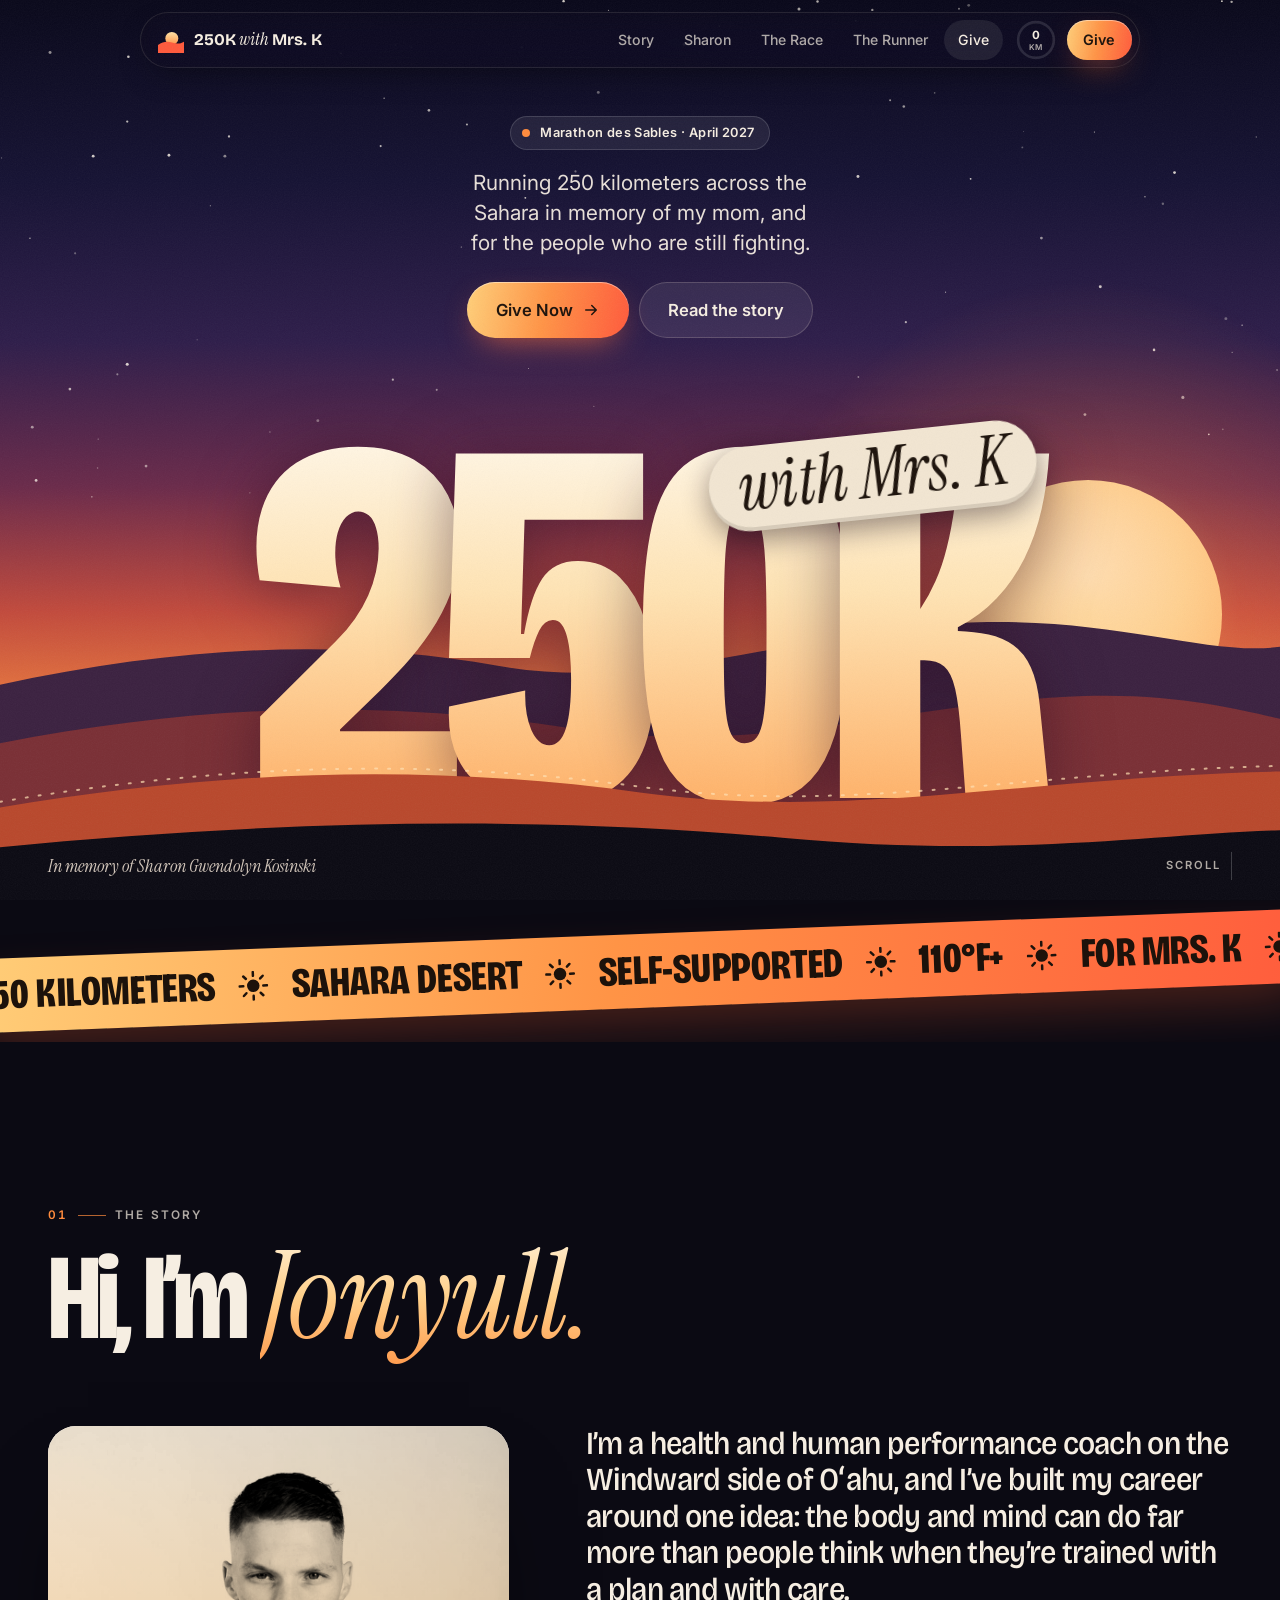
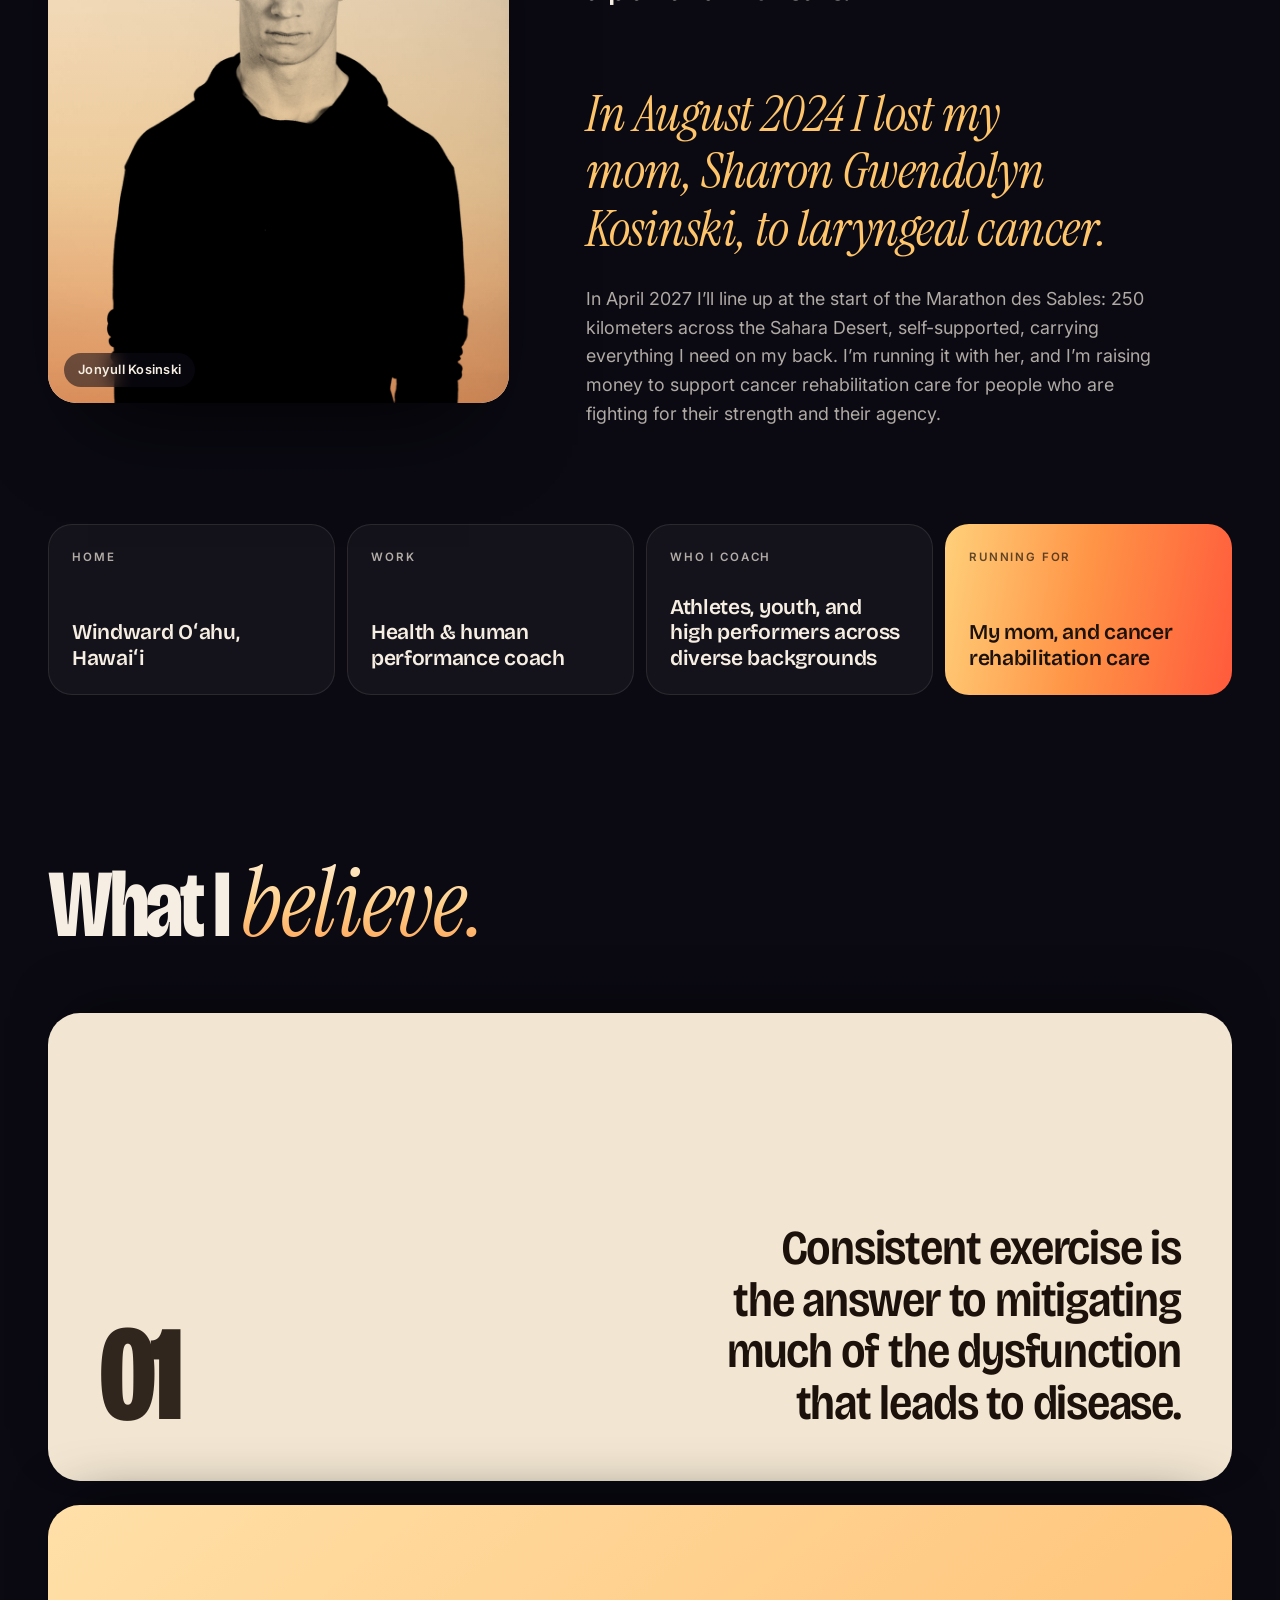
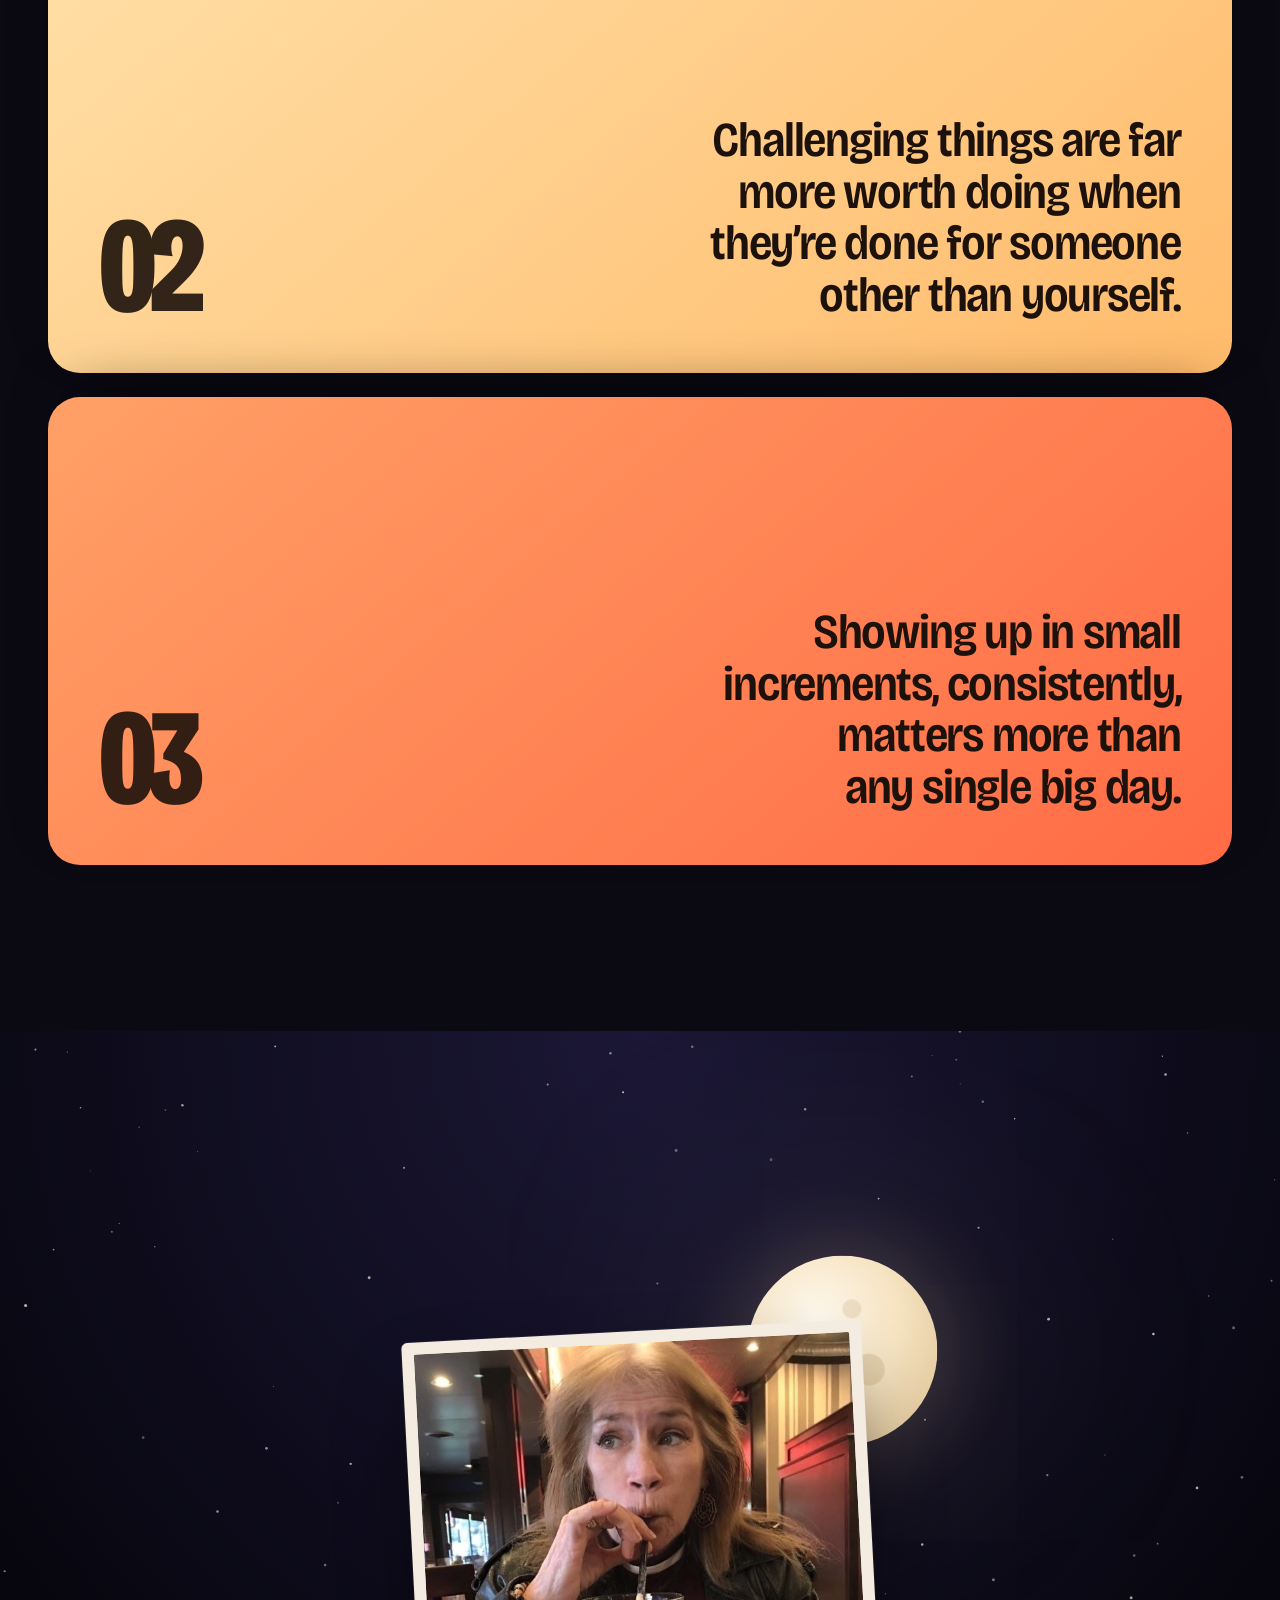
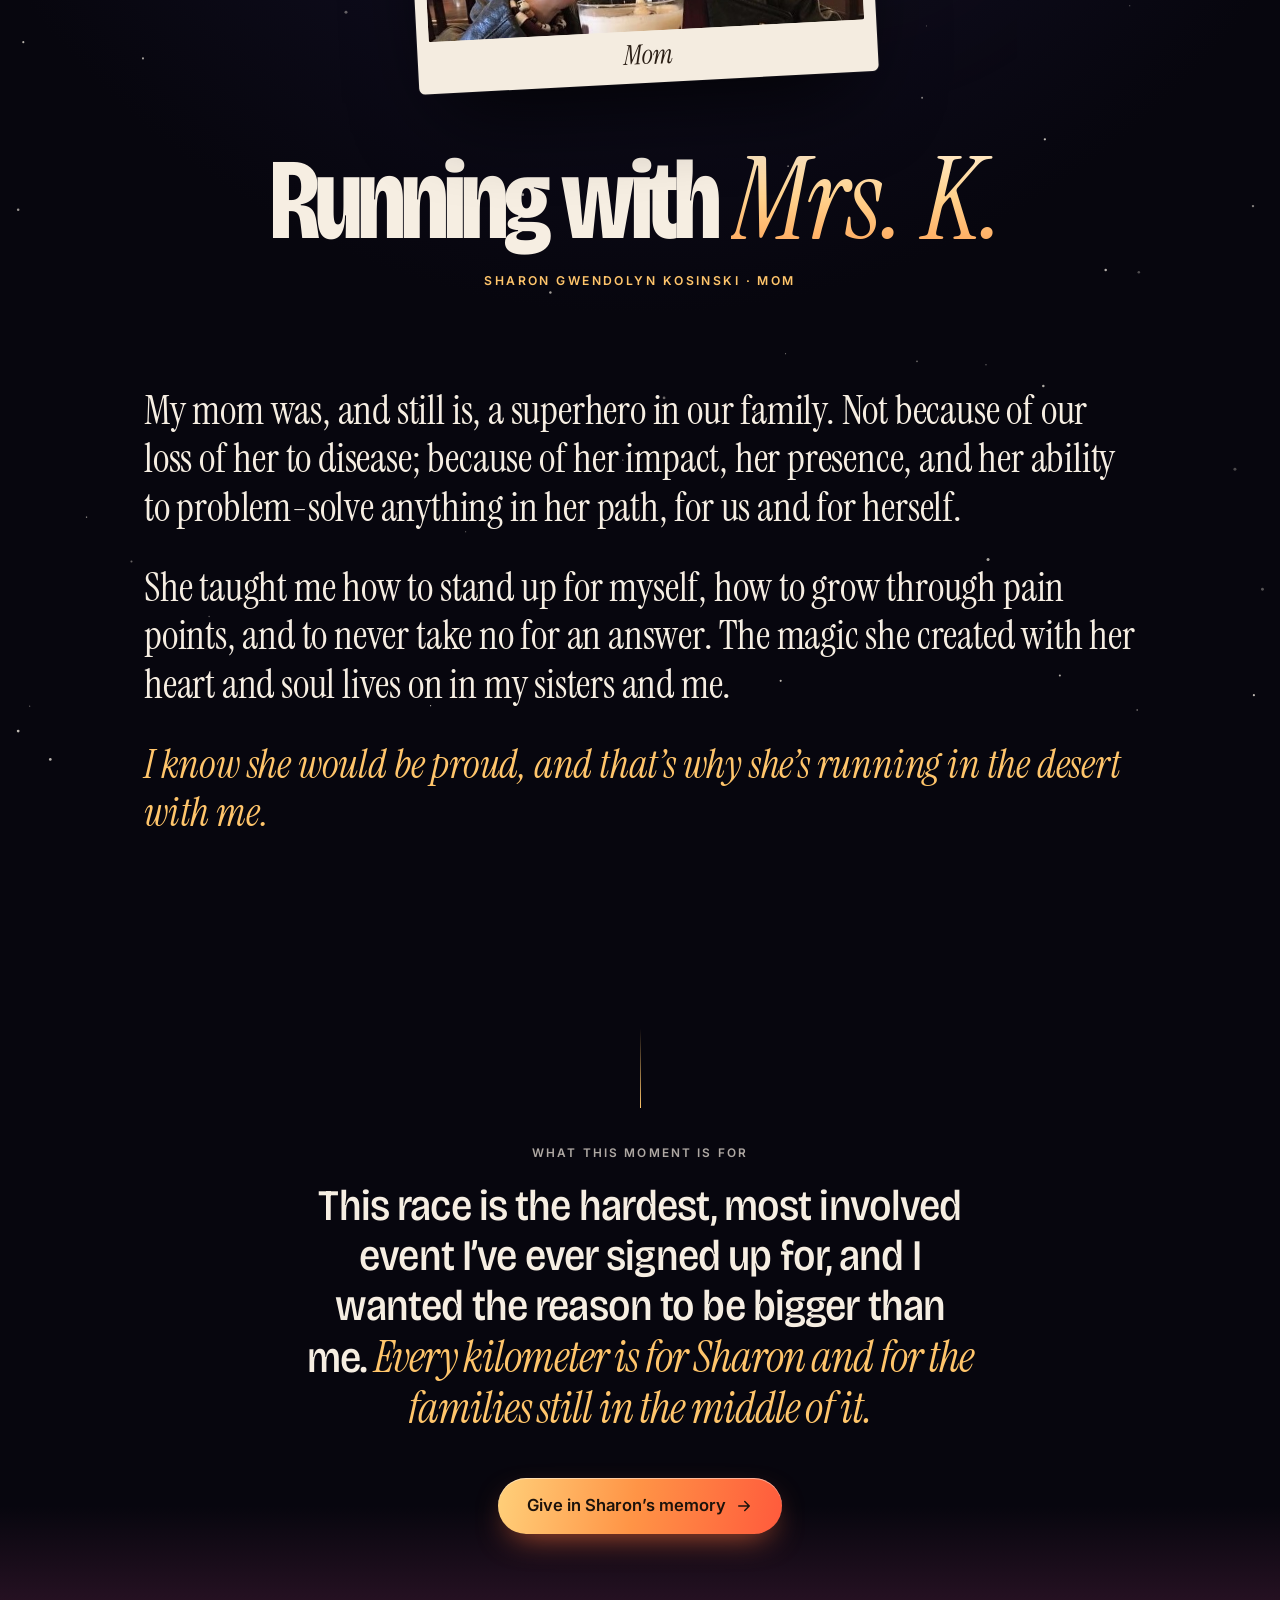
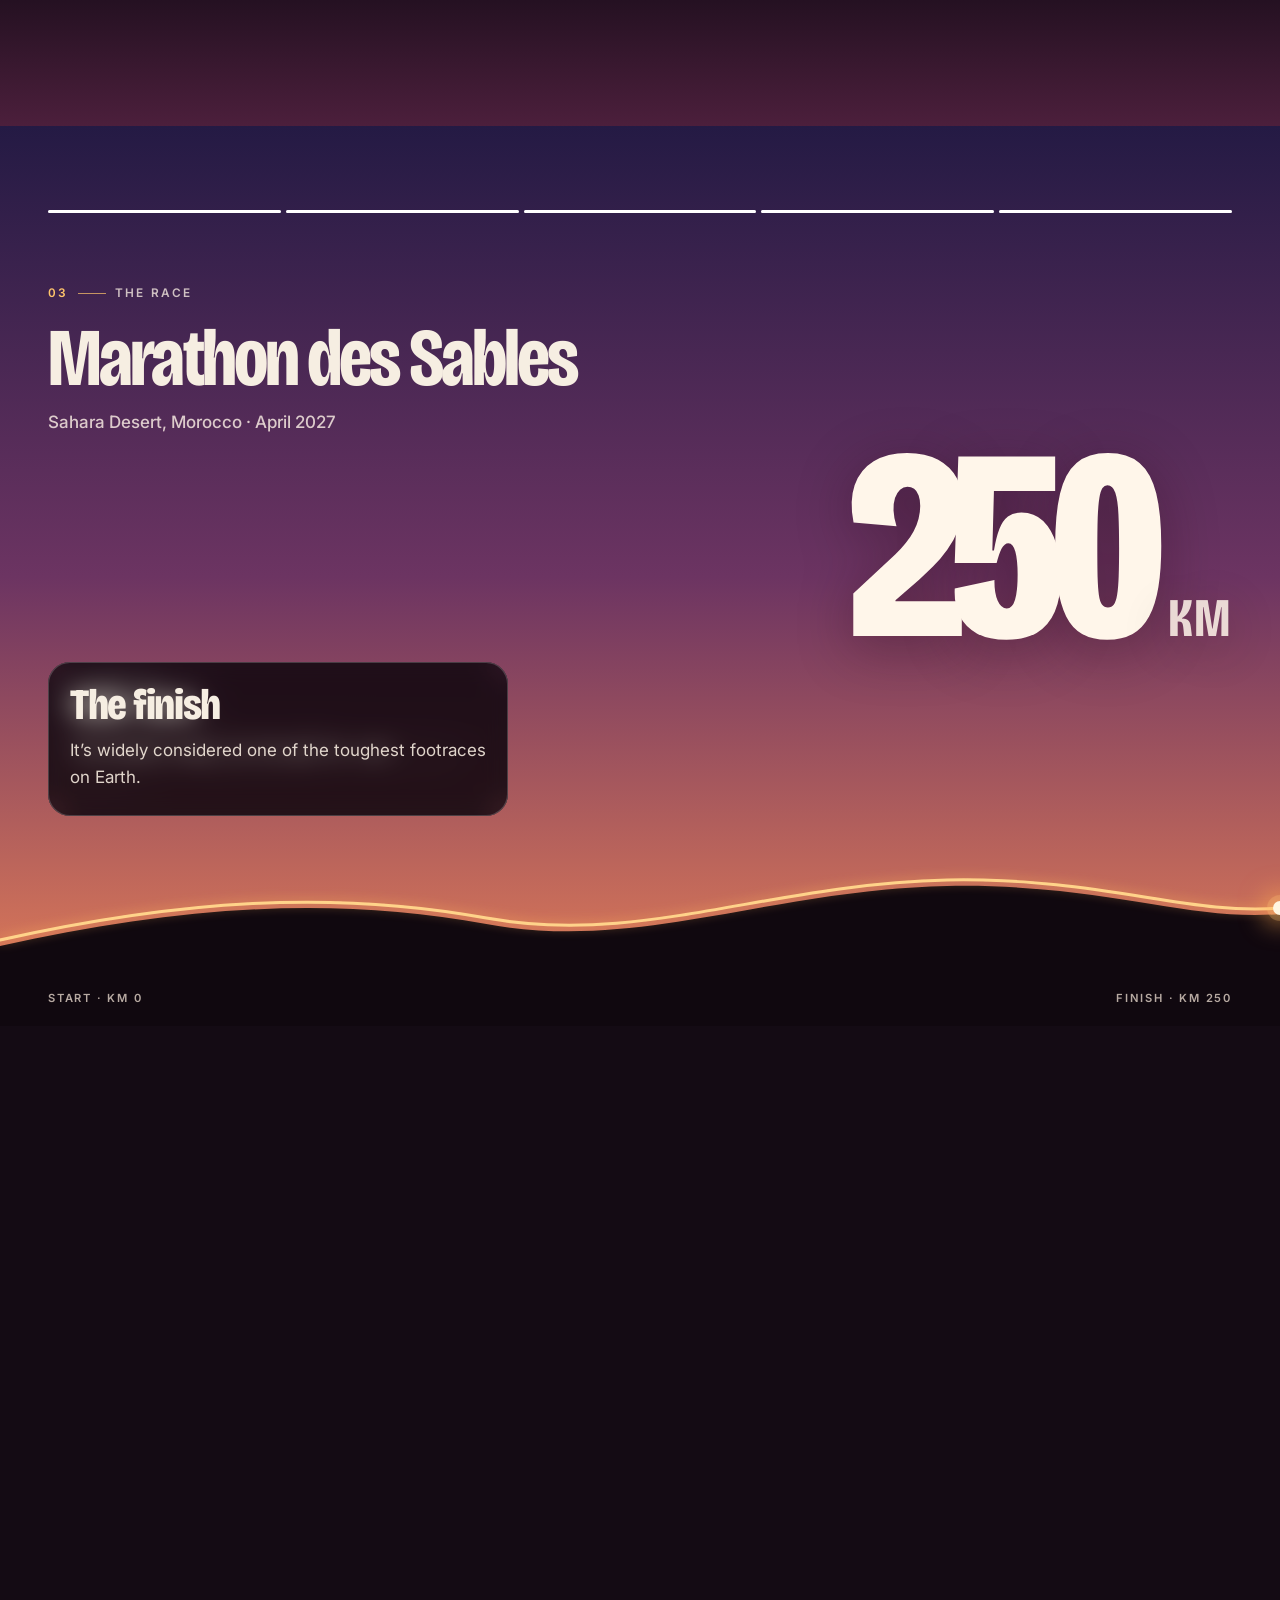
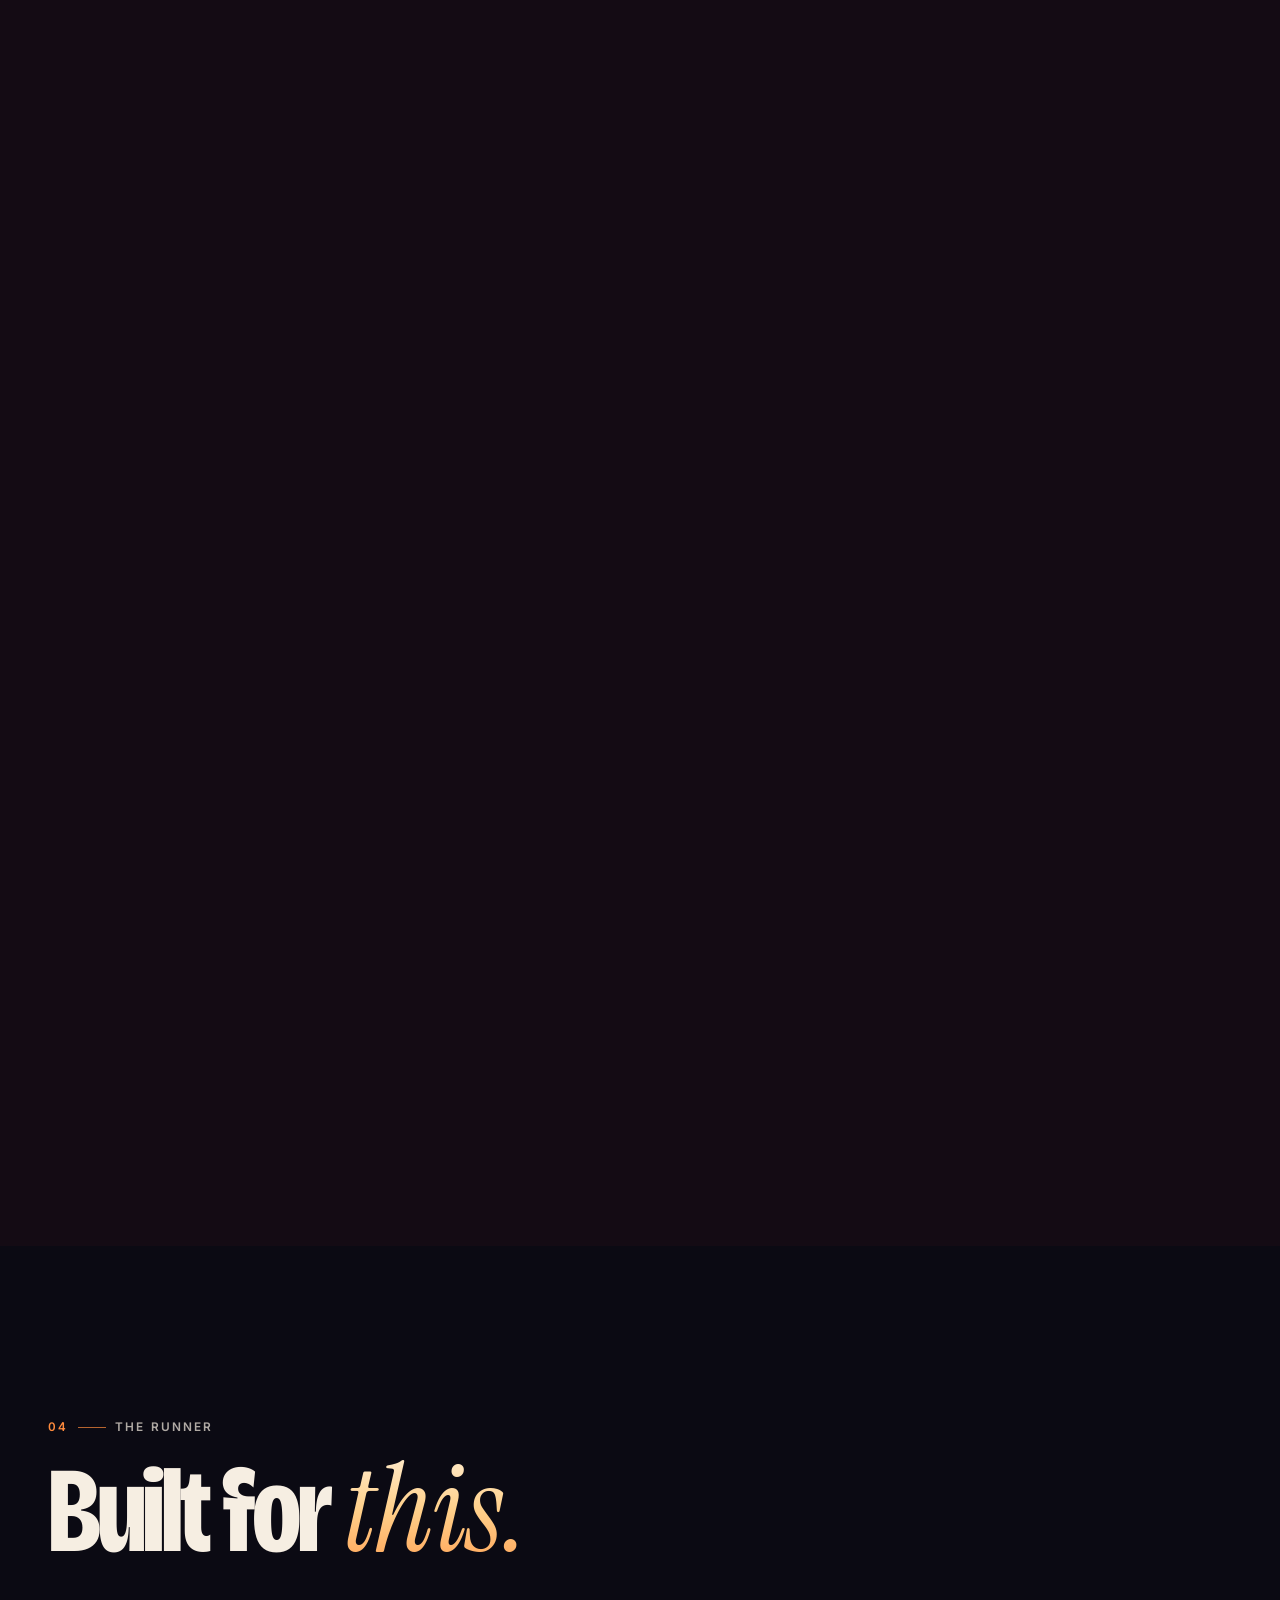
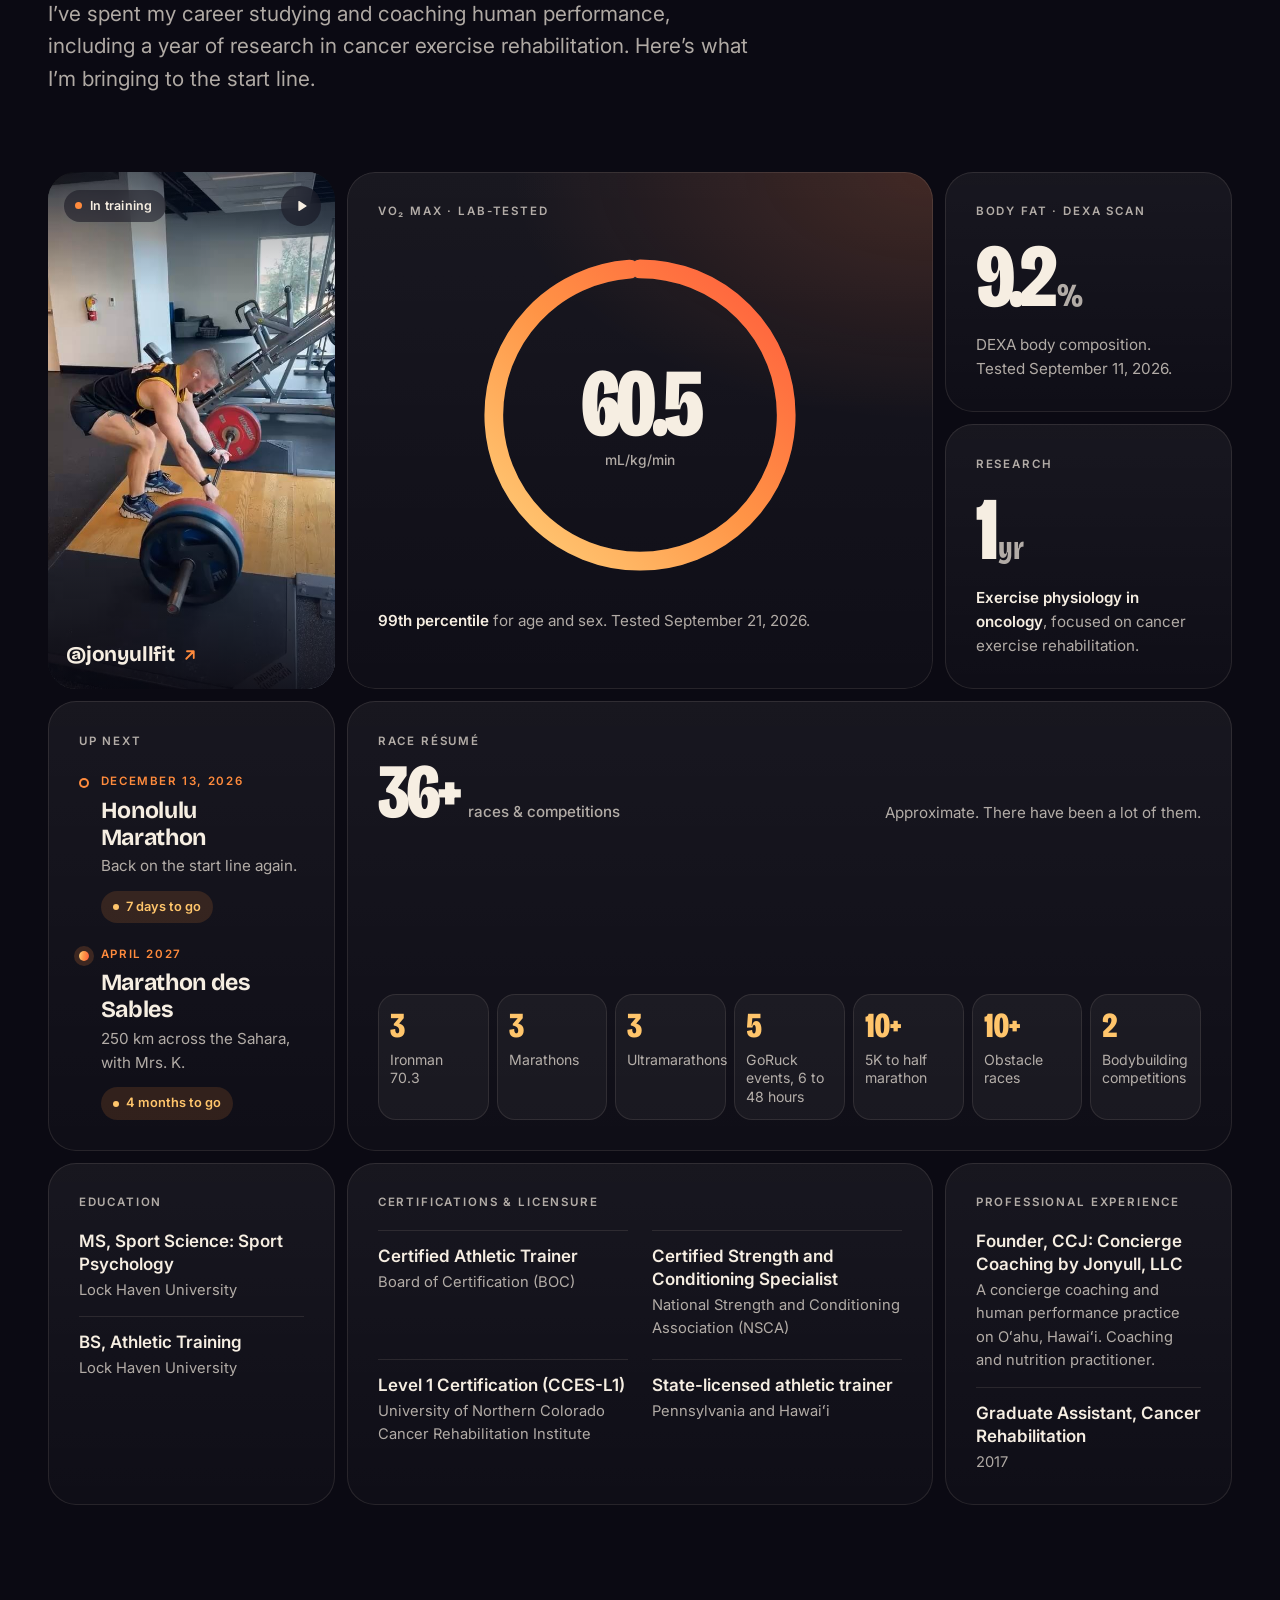
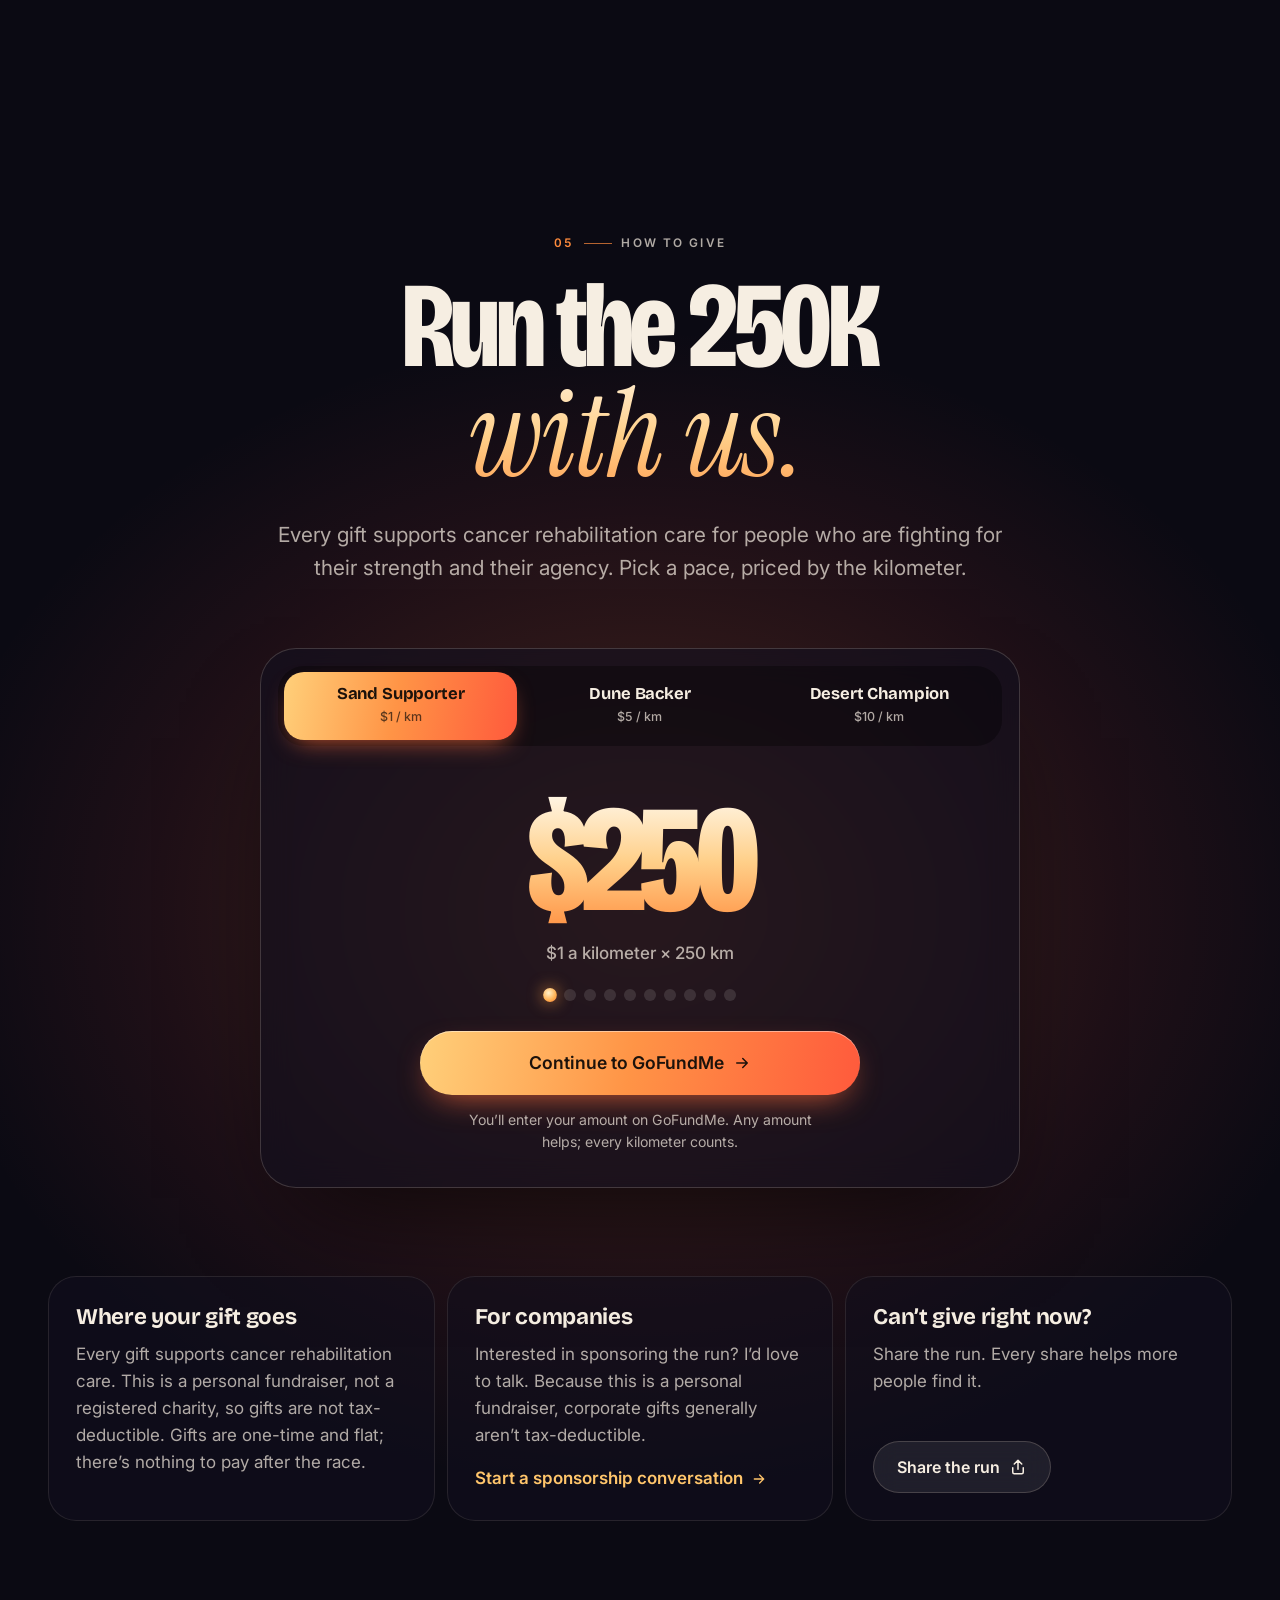
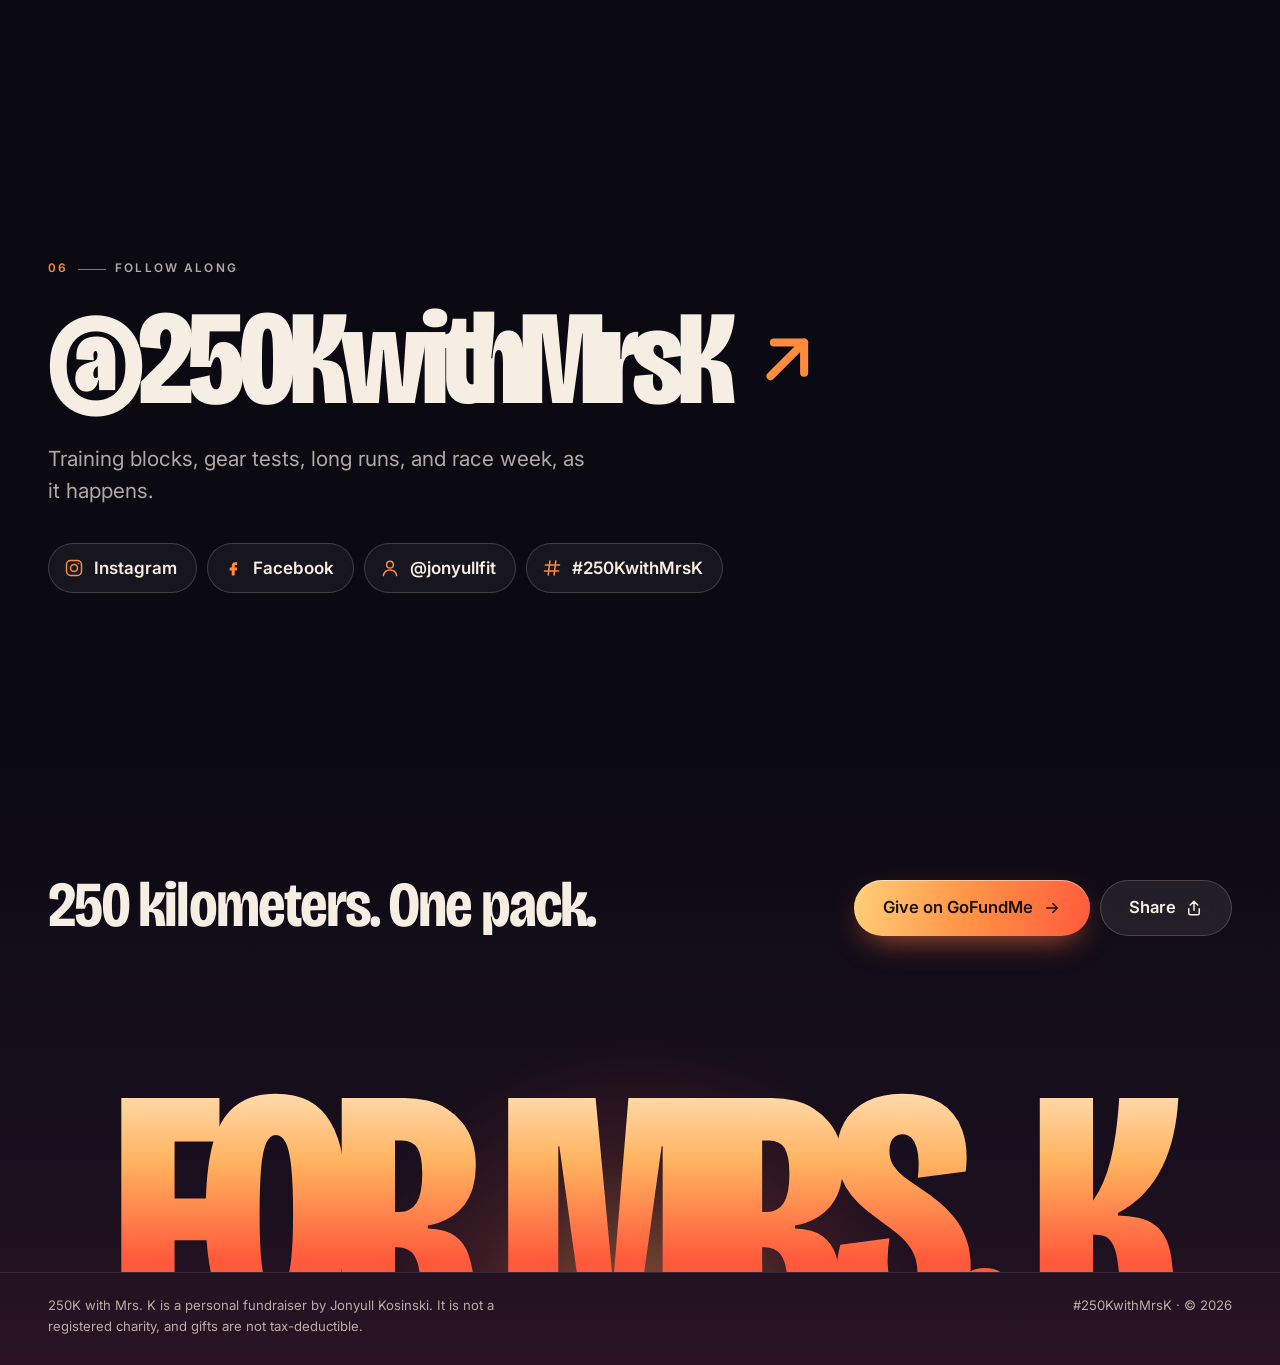
==== commit e15a9d4c: "250K page: add Jonyull's portrait, Sharon's photo and training reel - Story section: portrait beside" ====
--- a/250k/index.html
+++ b/250k/index.html
@@ -68,10 +68,6 @@
       <div class="hero__sky" aria-hidden="true"></div>
       <div class="hero__stars" data-stars="90" aria-hidden="true"></div>
       <div class="hero__sun" aria-hidden="true"></div>
-      <!-- Optional: drop a muted loop at media/hero.mp4 and it plays behind the title. -->
-      <video class="hero__video" data-hero-video autoplay muted loop playsinline preload="auto" aria-hidden="true">
-        <source src="media/hero.mp4" type="video/mp4">
-      </video>
 
       <svg class="hero__dune hero__dune--far" viewBox="0 0 1440 400" preserveAspectRatio="none" aria-hidden="true"><path d="M0,170 C200,130 380,120 560,150 C740,180 900,110 1100,104 C1260,100 1360,140 1440,130 V400 H0Z"/></svg>
       <svg class="hero__dune hero__dune--mid" viewBox="0 0 1440 400" preserveAspectRatio="none" aria-hidden="true"><path d="M0,232 C220,192 420,184 640,216 C860,248 1020,188 1220,182 C1330,179 1400,198 1440,206 V400 H0Z"/></svg>
@@ -126,18 +122,22 @@
         <p class="label" data-reveal><span>01</span>The story</p>
         <h2 class="display" id="story-title" data-reveal>Hi, I’m <em>Jonyull.</em></h2>
 
-        <p class="statement" data-words>I’m a health and human performance coach on the Windward side of Oʻahu, and I’ve built my career around one idea: the body and mind can do far more than people think when they’re trained with a plan and with care.</p>
-
-        <div class="story__turn">
-          <p class="pivot" data-reveal>In August 2024 I lost my mom, Sharon Gwendolyn Kosinski, to laryngeal cancer.</p>
-          <p class="story__body" data-reveal style="--d:120ms">In April 2027 I’ll line up at the start of the Marathon des Sables: 250 kilometers across the Sahara Desert, self-supported, carrying everything I need on my back. I’m running it with her, and I’m raising money to support cancer rehabilitation care for people who are fighting for their strength and their agency.</p>
+        <div class="story__layout">
+          <figure class="story__photo" data-photo-slot data-photo data-reveal>
+            <img src="images/jonyull.jpg" alt="Black-and-white portrait of Jonyull Kosinski" width="1000" height="1500" decoding="async">
+            <figcaption>Jonyull Kosinski</figcaption>
+          </figure>
+          <div class="story__main">
+            <p class="statement" data-words>I’m a health and human performance coach on the Windward side of Oʻahu, and I’ve built my career around one idea: the body and mind can do far more than people think when they’re trained with a plan and with care.</p>
+
+            <div class="story__turn">
+              <p class="pivot" data-reveal>In August 2024 I lost my mom, Sharon Gwendolyn Kosinski, to laryngeal cancer.</p>
+              <p class="story__body" data-reveal style="--d:120ms">In April 2027 I’ll line up at the start of the Marathon des Sables: 250 kilometers across the Sahara Desert, self-supported, carrying everything I need on my back. I’m running it with her, and I’m raising money to support cancer rehabilitation care for people who are fighting for their strength and their agency.</p>
+            </div>
+          </div>
         </div>
 
         <div class="facts">
-          <!-- Optional: drop a portrait at images/jonyull.jpg and it becomes the first tile. -->
-          <figure class="fact fact--photo" data-photo-slot data-photo data-reveal>
-            <img src="images/jonyull.jpg" alt="Jonyull Kosinski" width="800" height="1000" decoding="async">
-          </figure>
           <div class="fact" data-reveal>
             <p class="fact__label">Home</p>
             <p class="fact__value">Windward Oʻahu, Hawaiʻi</p>
@@ -186,9 +186,9 @@
         <p class="label label--center" data-reveal><span>02</span>Why I’m running</p>
 
         <div class="sharon__portrait" data-photo-slot data-reveal>
-          <!-- Optional: drop a photo of Sharon at images/sharon.jpg and it replaces the moon. -->
-          <figure class="sharon__photo" data-photo>
-            <img src="images/sharon.jpg" alt="Sharon Gwendolyn Kosinski" width="800" height="1000" decoding="async">
+          <figure class="sharon__print" data-photo>
+            <img src="images/sharon.jpg" alt="Sharon Gwendolyn Kosinski sipping a milkshake" width="635" height="420" decoding="async">
+            <figcaption>Mom</figcaption>
           </figure>
           <div class="sharon__moon" aria-hidden="true"></div>
         </div>
@@ -278,6 +278,20 @@
         <p class="lead runner__lead" data-reveal>I’ve spent my career studying and coaching human performance, including a year of research in cancer exercise rehabilitation. Here’s what I’m bringing to the start line.</p>
 
         <div class="bento" data-spotlight>
+          <article class="tile tile--reel" data-reveal>
+            <video class="reel__video" data-reel muted loop playsinline preload="none" poster="media/training.jpg" aria-label="Jonyull deadlifting in the gym">
+              <source src="media/training.mp4" type="video/mp4">
+            </video>
+            <div class="reel__top">
+              <span class="reel__chip">In training</span>
+              <button class="reel__toggle" type="button" data-reel-toggle data-state="paused" aria-label="Play video">
+                <svg class="i-pause" viewBox="0 0 24 24" aria-hidden="true"><rect x="6" y="5" width="4" height="14" rx="1.2"/><rect x="14" y="5" width="4" height="14" rx="1.2"/></svg>
+                <svg class="i-play" viewBox="0 0 24 24" aria-hidden="true"><path d="M8 5.5v13a1 1 0 0 0 1.5.86l10.4-6.5a1 1 0 0 0 0-1.72L9.5 4.64A1 1 0 0 0 8 5.5z"/></svg>
+              </button>
+            </div>
+            <a class="reel__handle" href="https://www.instagram.com/jonyullfit/" target="_blank" rel="noopener">@jonyullfit <svg viewBox="0 0 24 24" aria-hidden="true"><path d="M7 17 17 7M8 7h9v9"/></svg></a>
+          </article>
+
           <article class="tile tile--vo2" data-reveal>
             <p class="tile__label">VO₂ max · lab-tested</p>
             <div class="gauge">
--- a/250k/styles.css
+++ b/250k/styles.css
@@ -224,10 +224,6 @@
   content: ""; position: absolute; inset: -75%; z-index: -1; border-radius: 50%;
   background: radial-gradient(closest-side, rgba(255, 196, 120, 0.55), rgba(255, 130, 70, 0.2) 45%, transparent 100%);
 }
-.hero__video { position: absolute; inset: 0; width: 100%; height: 100%; object-fit: cover; opacity: 0; transition: opacity 1.2s ease; }
-.hero.has-video .hero__video { opacity: 1; }
-.hero.has-video .hero__sky { background: linear-gradient(180deg, rgba(9, 8, 26, 0.6), rgba(9, 8, 26, 0.2) 40%, rgba(11, 10, 19, 0.85)); z-index: 1; }
-.hero.has-video :is(.hero__stars, .hero__sun, .hero__dune--far, .hero__dune--mid, .hero__dune--near) { display: none; }
 
 .hero__dune { position: absolute; left: 0; bottom: -2px; width: 100%; height: var(--dune-h); }
 .hero__dune--far { fill: #3b2140; transform: translate3d(0, calc(var(--hp) * 16vh), 0); }
@@ -336,8 +332,24 @@
 
 /* ---------- 01 Story ---------- */
 .story { padding-top: clamp(120px, 15vw, 200px); }
+.story__layout { display: grid; gap: clamp(40px, 6vw, 80px); margin-top: clamp(40px, 6vw, 72px); }
+.story__photo {
+  position: relative; isolation: isolate; overflow: hidden; margin: 0;
+  aspect-ratio: 4 / 5; max-width: 100%;
+  border-radius: var(--radius);
+  background: linear-gradient(180deg, #f6ead8 0%, #f4cf9c 62%, #ee9b62 100%);
+  box-shadow: 0 50px 90px -40px rgba(0, 0, 0, 0.85);
+}
+.story__photo img { width: 100%; height: 100%; object-fit: cover; object-position: 50% 20%; mix-blend-mode: multiply; filter: grayscale(1) contrast(1.06); }
+.story__photo figcaption {
+  position: absolute; left: 16px; bottom: 16px;
+  display: inline-flex; align-items: center; height: 34px; padding: 0 14px; border-radius: 999px;
+  background: rgba(14, 12, 24, 0.55); color: var(--fg);
+  -webkit-backdrop-filter: blur(10px); backdrop-filter: blur(10px);
+  font-size: 0.8rem; font-weight: 600; letter-spacing: 0.02em;
+}
 .statement {
-  max-width: 24em; margin-top: clamp(48px, 7vw, 88px);
+  max-width: 24em;
   font-family: var(--f-display); font-weight: 500; font-stretch: 92%;
   font-size: clamp(1.75rem, 3.9vw, 3.35rem); line-height: 1.14; letter-spacing: -0.022em;
   text-wrap: pretty;
@@ -350,7 +362,13 @@
   color: var(--sun); text-wrap: balance;
 }
 .story__body { max-width: 52ch; font-size: clamp(1.06rem, 1.4vw, 1.18rem); color: var(--fg-2); }
-@media (min-width: 900px) { .story__turn { grid-template-columns: 1.05fr 1fr; gap: 64px; align-items: start; } .story__body { padding-top: 0.5em; } }
+@media (min-width: 900px) {
+  .story__layout:has(.story__photo) { grid-template-columns: minmax(0, 5fr) minmax(0, 7fr); align-items: start; }
+  .story__layout:has(.story__photo) .story__photo { position: sticky; top: 100px; }
+  .story__layout:has(.story__photo) .statement { font-size: clamp(1.6rem, 2.5vw, 2.4rem); }
+  .story__layout:has(.story__photo) .story__turn { margin-top: clamp(48px, 6vw, 80px); }
+  .story__layout:not(:has(.story__photo)) .story__turn { grid-template-columns: 1.05fr 1fr; gap: 64px; align-items: start; }
+}
 
 .facts { display: grid; grid-template-columns: repeat(auto-fit, minmax(min(100%, 230px), 1fr)); gap: 12px; margin-top: clamp(56px, 8vw, 96px); }
 .fact {
@@ -364,9 +382,6 @@
 .fact__value { font-family: var(--f-display); font-weight: 600; font-size: 1.32rem; line-height: 1.2; letter-spacing: -0.015em; }
 .fact--accent { background: var(--grad); color: var(--ink); box-shadow: none; }
 .fact--accent .fact__label { color: rgba(28, 18, 11, 0.7); }
-.fact--photo { display: none; padding: 0; overflow: hidden; grid-row: span 2; min-height: 360px; }
-.fact--photo.has-photo { display: block; }
-.fact--photo img { width: 100%; height: 100%; object-fit: cover; }
 
 /* ---------- Beliefs (stacking cards) ---------- */
 .beliefs { padding-top: 0; }
@@ -399,15 +414,21 @@
 .sharon__stars { position: absolute; inset: 0 0 40% 0; opacity: 0.9; }
 .sharon::after { content: ""; position: absolute; left: 0; right: 0; bottom: 0; height: 220px; background: linear-gradient(transparent, #4c1f3c); pointer-events: none; }
 .sharon .wrap { position: relative; z-index: 1; }
-.sharon__portrait { position: relative; display: grid; place-items: center; margin: 24px auto 0; }
-.sharon__photo {
-  display: none; width: min(68vw, 320px); aspect-ratio: 4 / 5; overflow: hidden;
-  border-radius: 999px 999px 28px 28px;
-  box-shadow: 0 0 0 1px rgba(255, 240, 220, 0.12), 0 40px 120px -30px rgba(255, 190, 120, 0.35);
-}
-.sharon__photo img { width: 100%; height: 100%; object-fit: cover; }
-.has-photo .sharon__photo { display: block; }
-.has-photo .sharon__moon { display: none; }
+.sharon__portrait { --print-w: min(84vw, 460px); position: relative; display: grid; place-items: center; margin: clamp(64px, 9vw, 96px) auto 0; }
+.sharon__portrait > * { grid-area: 1 / 1; }
+.sharon__print {
+  position: relative; z-index: 1; width: var(--print-w); margin: 0;
+  padding: 12px 12px 0; border-radius: 6px;
+  background: #f4ece0;
+  box-shadow: 0 40px 90px -30px rgba(0, 0, 0, 0.9), 0 0 0 1px rgba(255, 255, 255, 0.05);
+  transform: rotate(-3deg);
+}
+.sharon__print img { width: 100%; height: auto; aspect-ratio: 635 / 420; object-fit: cover; border-radius: 2px; }
+.sharon__print figcaption { padding: 10px 0 14px; font-family: var(--f-serif); font-style: italic; font-size: 1.7rem; line-height: 1; color: #2a1e15; }
+.sharon__portrait:has(.sharon__print) .sharon__moon {
+  width: clamp(120px, 15vw, 190px);
+  transform: translate(calc(var(--print-w) * 0.44), calc(var(--print-w) * -0.34));
+}
 .sharon__moon {
   width: clamp(170px, 22vw, 270px); aspect-ratio: 1; border-radius: 50%;
   background:
@@ -540,12 +561,13 @@
 .runner__lead { max-width: 54ch; margin-top: clamp(22px, 3vw, 32px); }
 .bento { display: grid; gap: 12px; margin-top: clamp(48px, 6vw, 80px); }
 @media (min-width: 720px) {
-  .bento { grid-template-columns: repeat(2, minmax(0, 1fr)); grid-template-areas: "vo2 vo2" "fat rsch" "next next" "res res" "cert cert" "edu work"; }
+  .bento { grid-template-columns: repeat(2, minmax(0, 1fr)); grid-template-areas: "reel vo2" "fat rsch" "next next" "res res" "cert cert" "edu work"; }
 }
 @media (min-width: 1100px) {
-  .bento { grid-template-columns: repeat(4, minmax(0, 1fr)); grid-template-areas: "vo2 vo2 fat next" "vo2 vo2 rsch next" "res res res res" "edu cert cert work"; }
+  .bento { grid-template-columns: repeat(4, minmax(0, 1fr)); grid-template-areas: "reel vo2 vo2 fat" "reel vo2 vo2 rsch" "next res res res" "edu cert cert work"; }
 }
 @media (min-width: 720px) {
+  .tile--reel { grid-area: reel; }
   .tile--vo2 { grid-area: vo2; } .tile--fat { grid-area: fat; } .tile--rsch { grid-area: rsch; } .tile--next { grid-area: next; }
   .tile--res { grid-area: res; } .tile--edu { grid-area: edu; } .tile--cert { grid-area: cert; } .tile--work { grid-area: work; }
 }
@@ -610,7 +632,42 @@
 .res li { padding: 16px; border-radius: 18px; background: rgba(255, 255, 255, 0.04); box-shadow: inset 0 0 0 1px var(--line); }
 .res b { display: block; font-family: var(--f-display); font-weight: 800; font-stretch: 75%; font-size: 2.2rem; line-height: 1; letter-spacing: -0.03em; color: var(--sun); }
 .res span { display: block; margin-top: 8px; font-size: 0.88rem; line-height: 1.3; color: var(--fg-2); }
-@media (min-width: 1100px) { .res { grid-template-columns: repeat(7, minmax(0, 1fr)); } }
+@media (min-width: 1100px) {
+  .tile--res { justify-content: space-between; }
+  .res { grid-template-columns: repeat(7, minmax(0, 1fr)); gap: 8px; }
+  .res li { padding: 14px 12px; }
+}
+
+.tile--reel { isolation: isolate; padding: 0; gap: 0; aspect-ratio: 4 / 5; max-width: 100%; background: #000; }
+@media (min-width: 720px) { .tile--reel { aspect-ratio: auto; min-height: 480px; } }
+.reel__video { position: absolute; inset: 0; z-index: -1; width: 100%; height: 100%; object-fit: cover; object-position: 50% 60%; }
+.tile--reel::before {
+  content: ""; position: absolute; inset: 0; pointer-events: none;
+  background: linear-gradient(180deg, rgba(8, 6, 14, 0.5) 0%, transparent 24%, transparent 58%, rgba(8, 6, 14, 0.85) 100%);
+}
+.reel__top { position: relative; display: flex; align-items: center; justify-content: space-between; padding: 14px 14px 0 16px; }
+.reel__chip {
+  display: inline-flex; align-items: center; gap: 8px; height: 32px; padding: 0 13px 0 11px; border-radius: 999px;
+  background: rgba(14, 12, 24, 0.5); -webkit-backdrop-filter: blur(10px); backdrop-filter: blur(10px);
+  font-size: 0.78rem; font-weight: 600; letter-spacing: 0.02em;
+}
+.reel__chip::before { content: ""; width: 7px; height: 7px; border-radius: 50%; background: var(--flame); box-shadow: 0 0 0 0 rgba(255, 139, 61, 0.7); }
+@media (prefers-reduced-motion: no-preference) { .reel__chip::before { animation: pulse 2.2s infinite; } }
+.reel__toggle {
+  display: grid; place-items: center; width: 40px; height: 40px; padding: 0; border: 0; border-radius: 50%;
+  background: rgba(14, 12, 24, 0.5); -webkit-backdrop-filter: blur(10px); backdrop-filter: blur(10px);
+  color: var(--fg); cursor: pointer;
+}
+.reel__toggle svg { width: 16px; height: 16px; fill: currentColor; }
+.reel__toggle .i-play, .reel__toggle[data-state="paused"] .i-pause { display: none; }
+.reel__toggle[data-state="paused"] .i-play { display: block; }
+.reel__handle {
+  position: relative; align-self: flex-start; display: inline-flex; align-items: center; gap: 6px;
+  margin-top: auto; padding: 0 18px 18px;
+  font-family: var(--f-display); font-weight: 700; font-size: 1.3rem; letter-spacing: -0.01em; text-decoration: none;
+}
+.reel__handle svg { width: 18px; height: 18px; fill: none; stroke: var(--flame); stroke-width: 2.4; stroke-linecap: round; stroke-linejoin: round; transition: transform 0.3s var(--ease-out); }
+.reel__handle:hover svg { transform: translate(2px, -2px); }
 
 .list { display: grid; gap: 14px; }
 .list li { padding-top: 14px; border-top: 1px solid var(--line); }
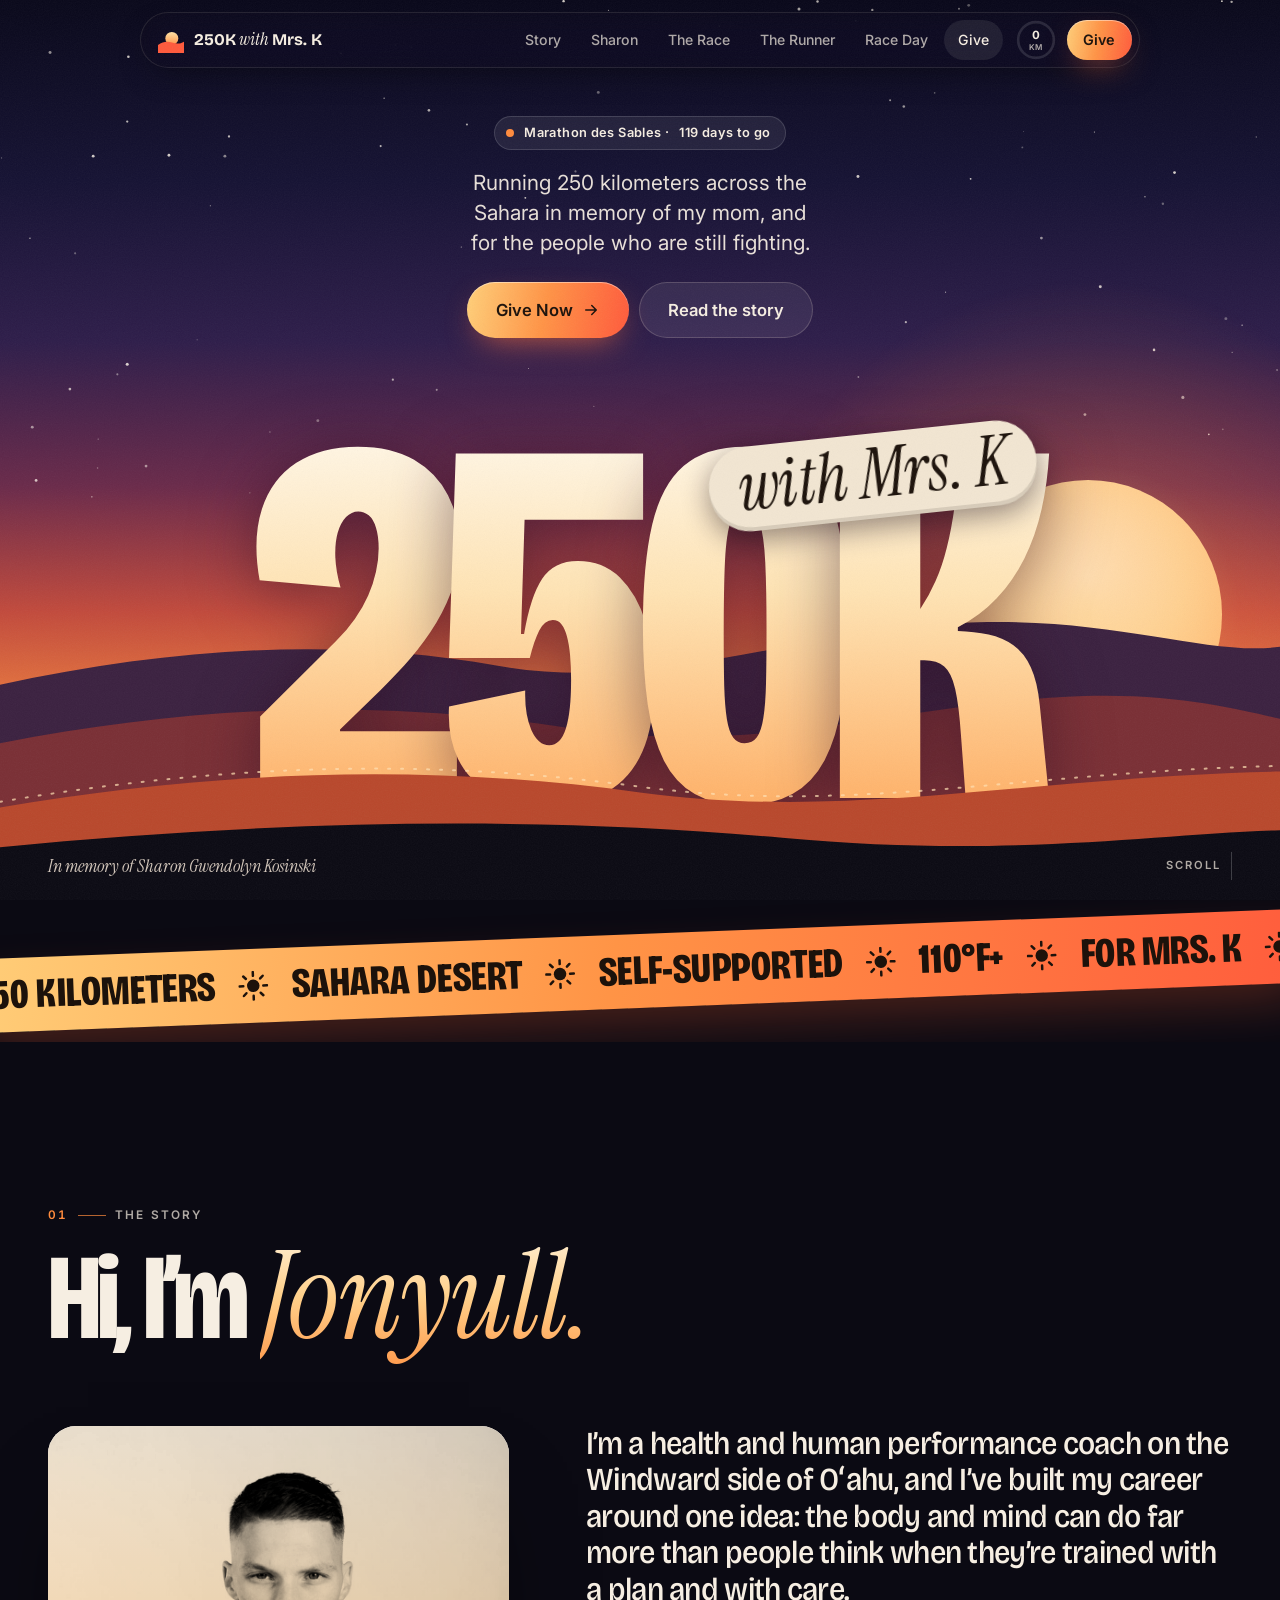
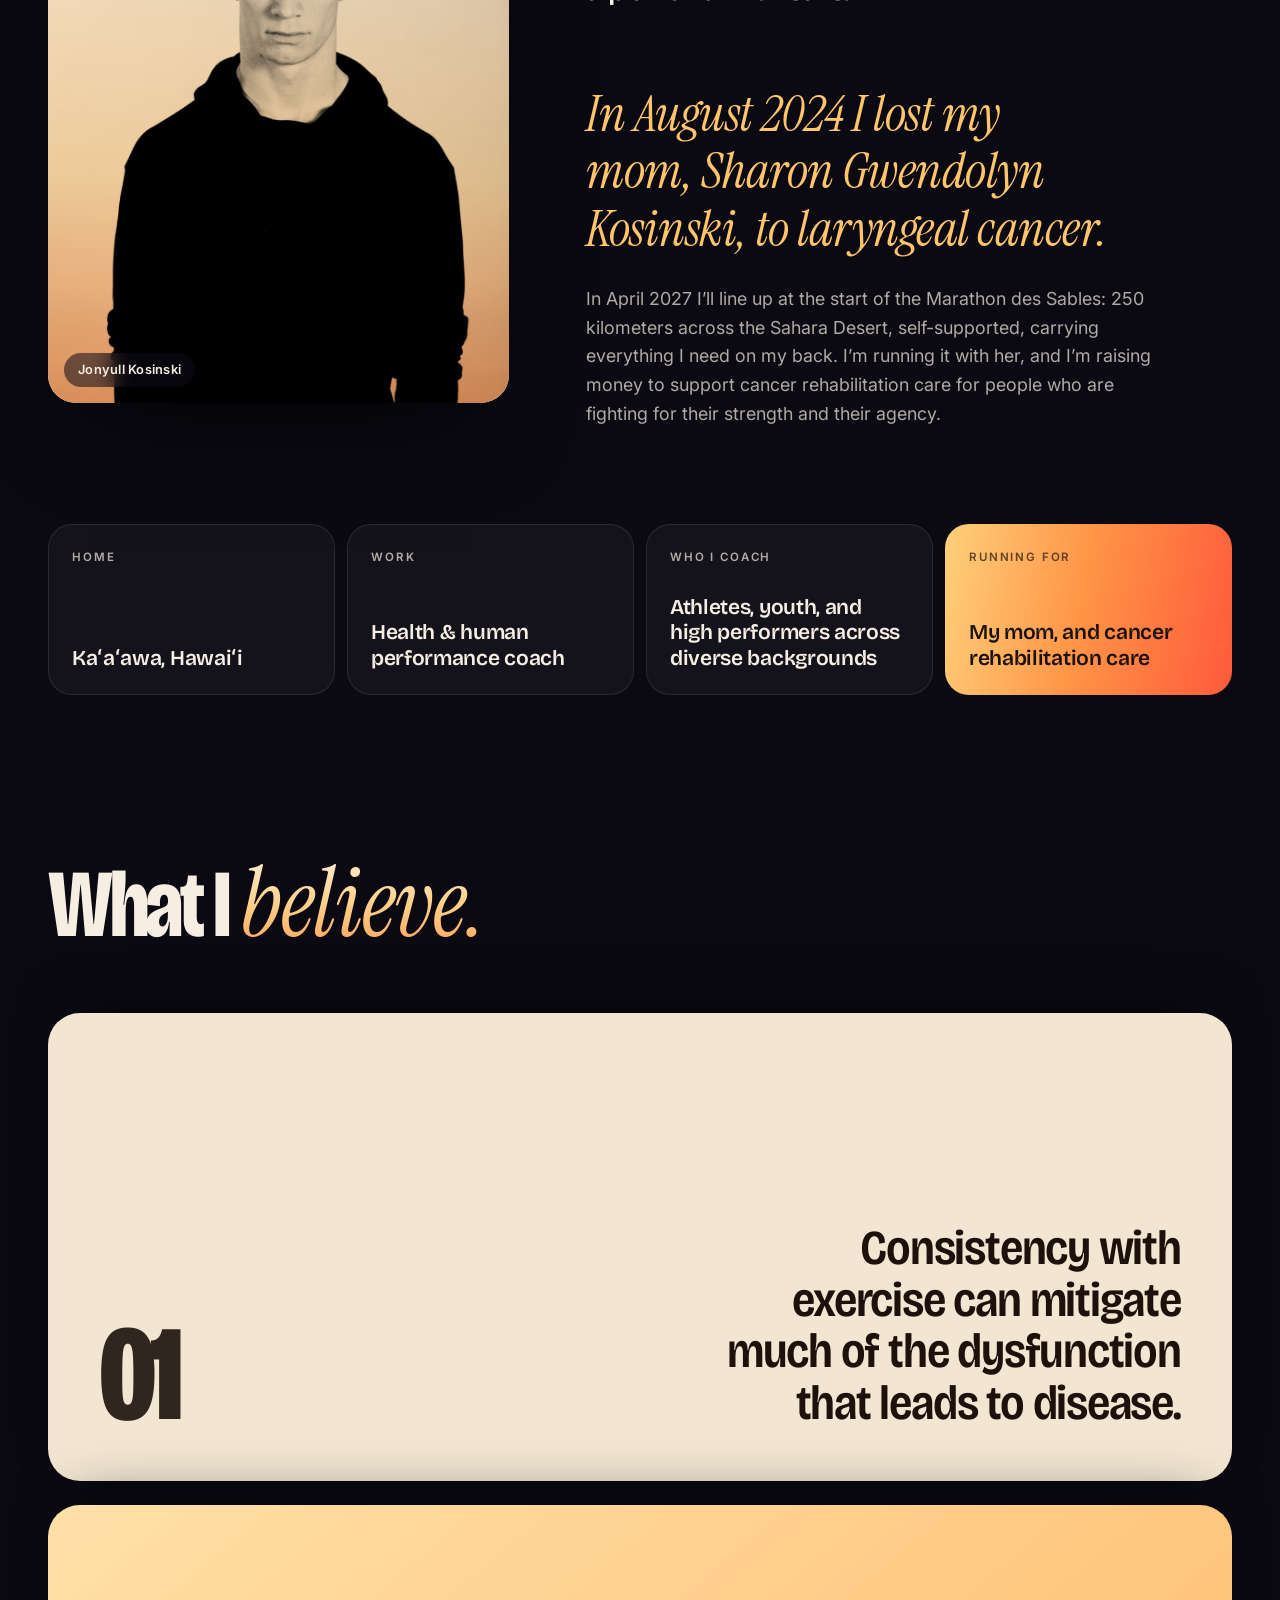
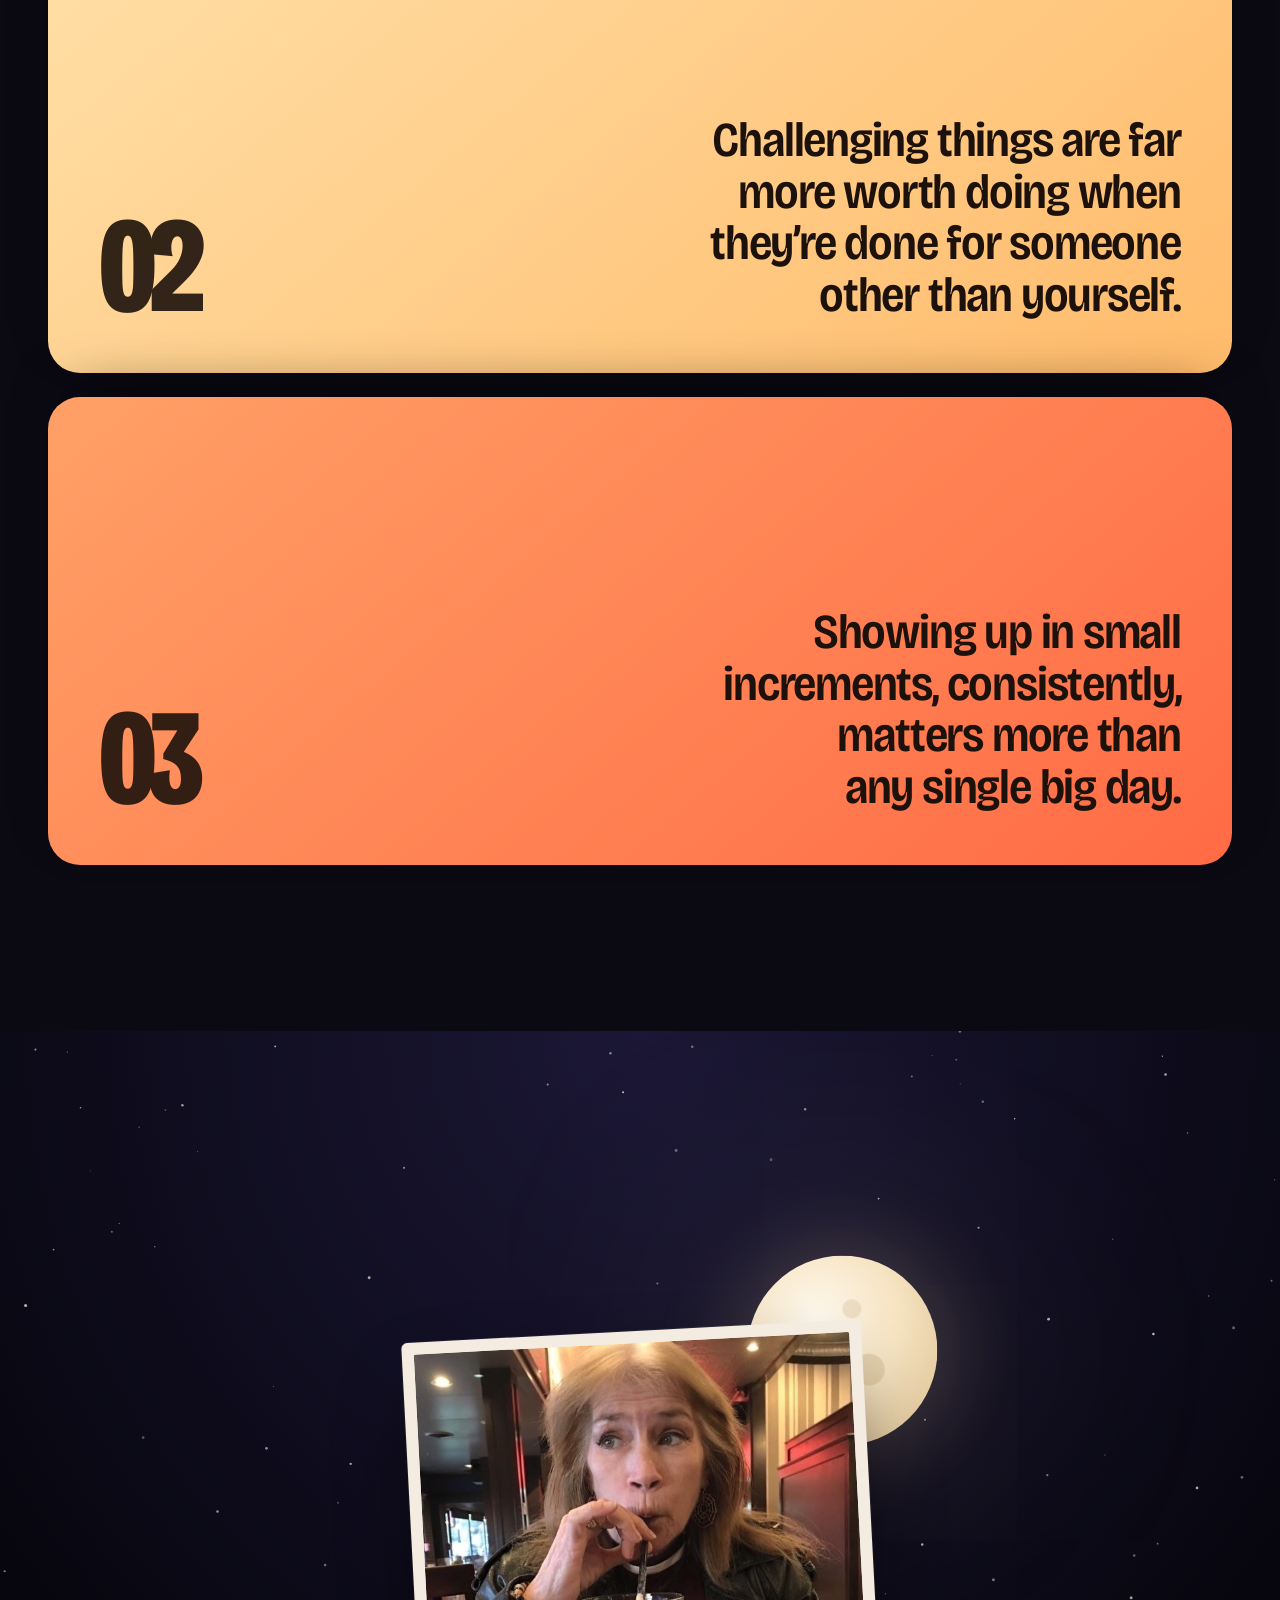
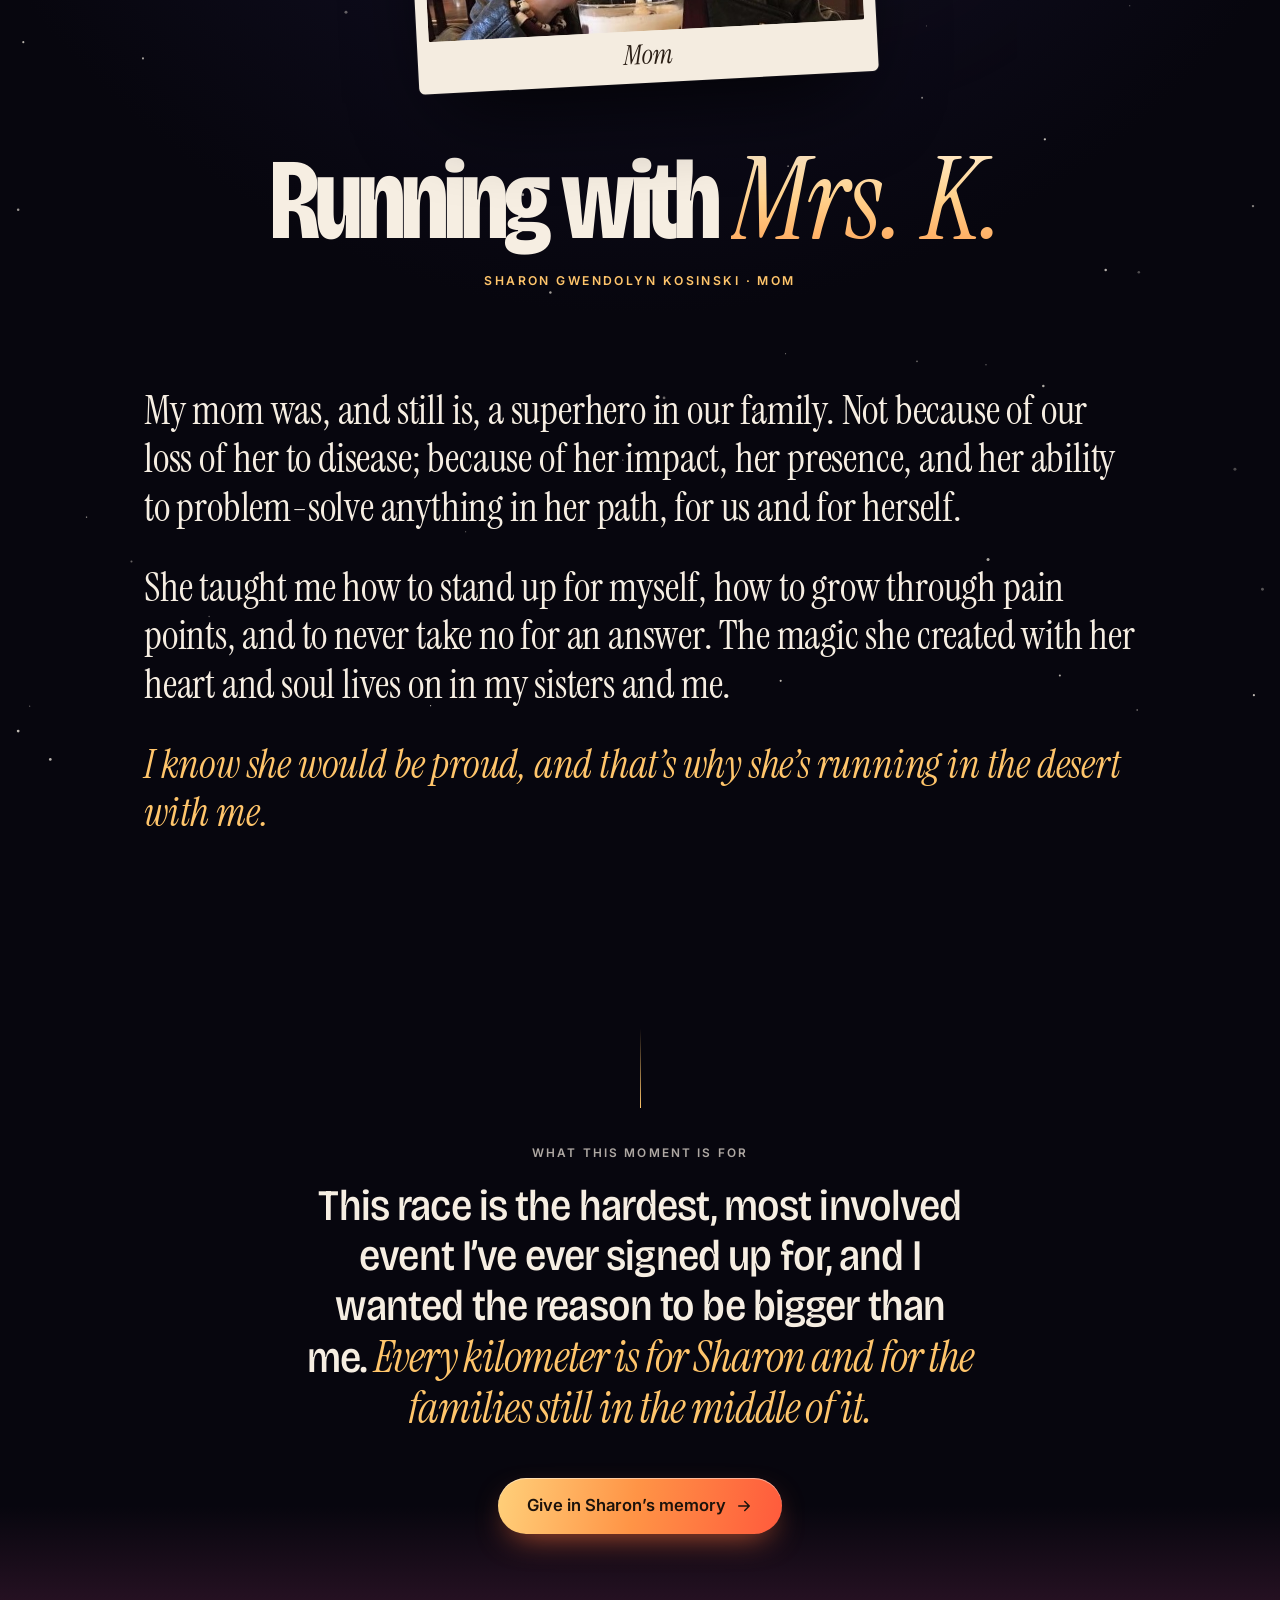
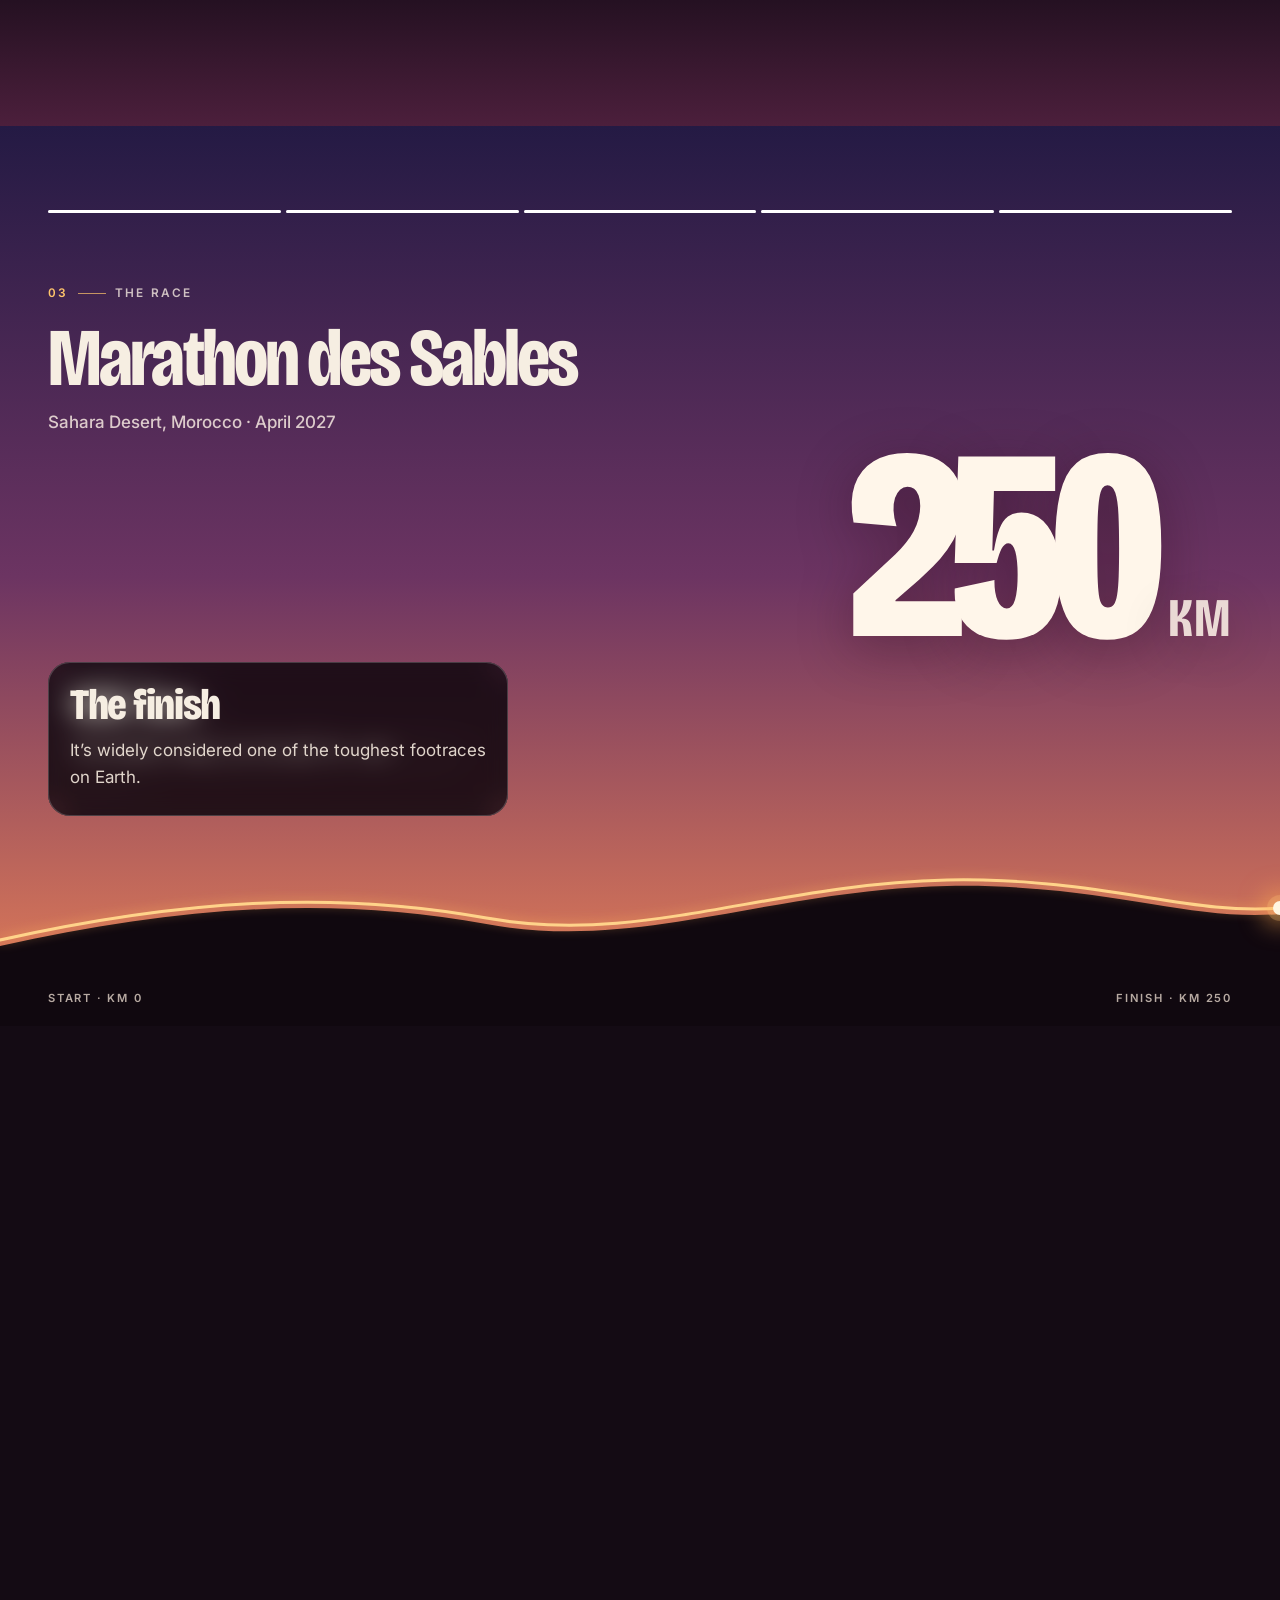
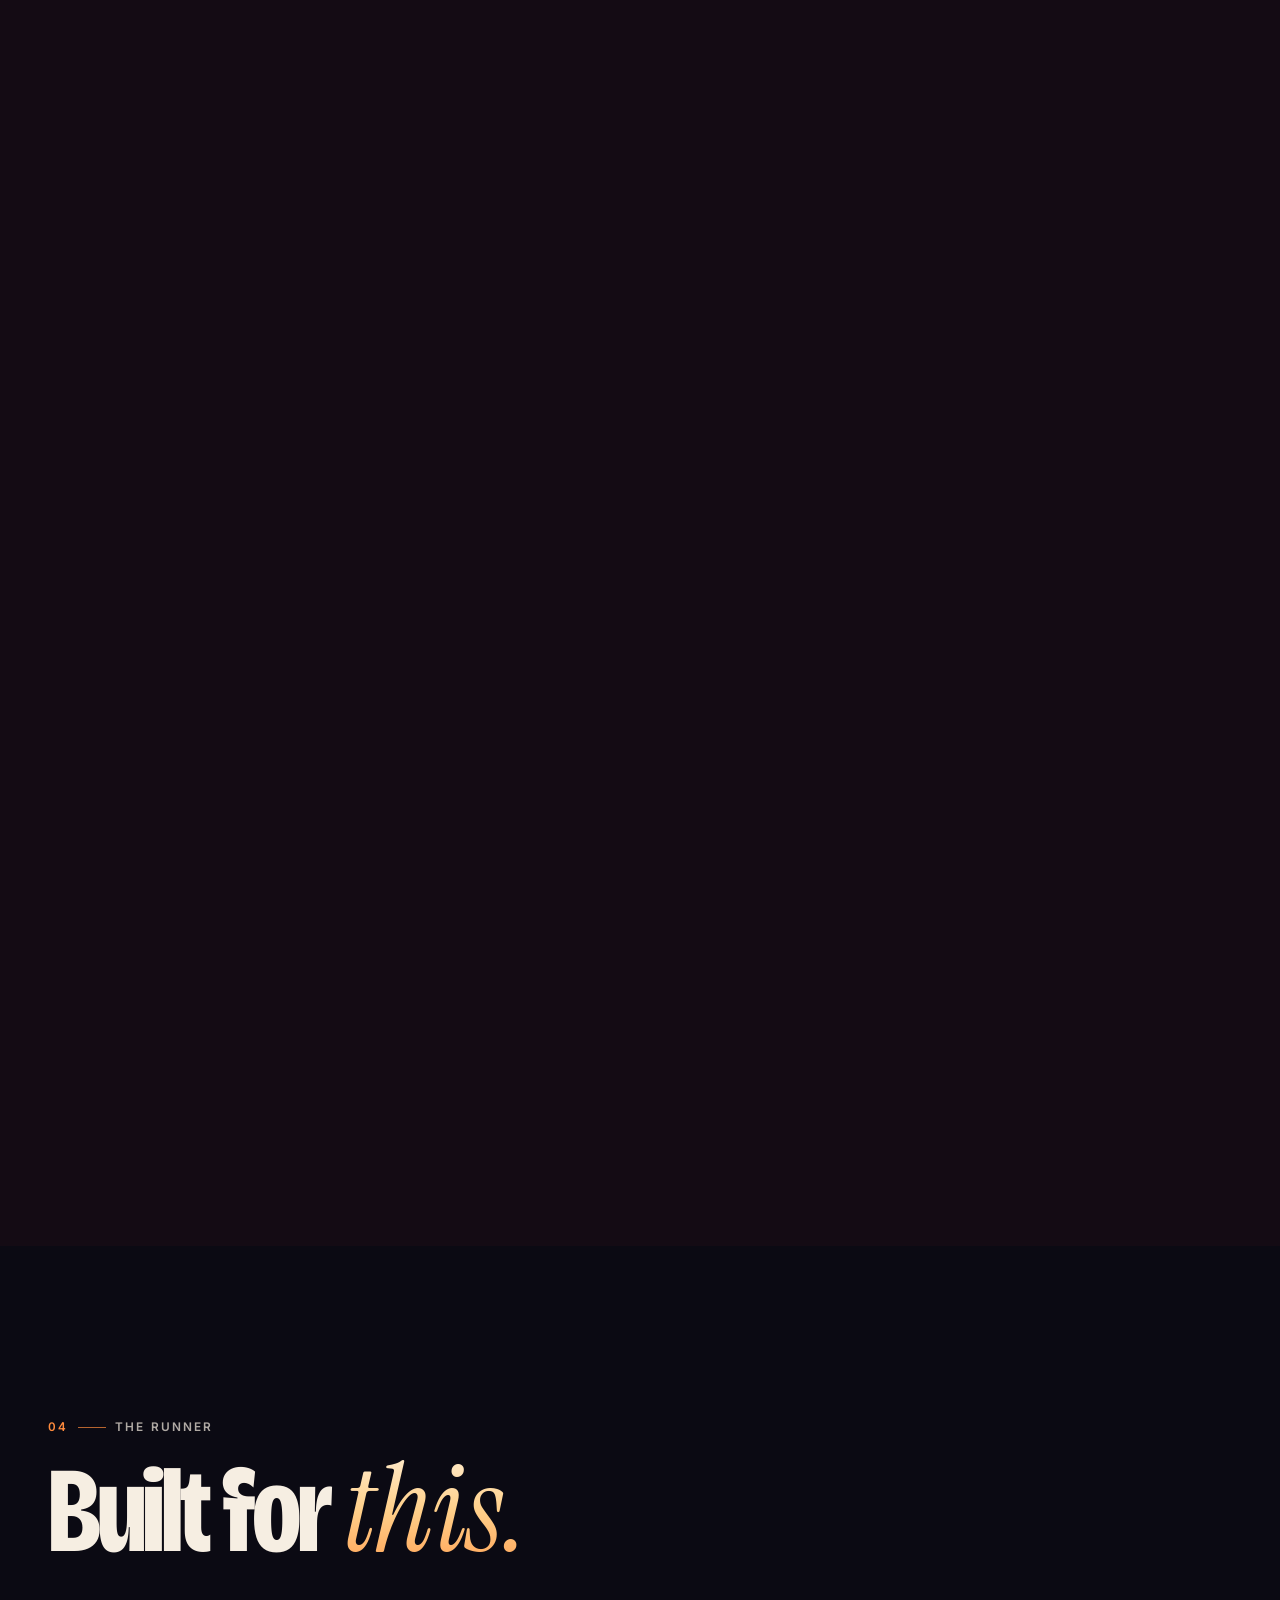
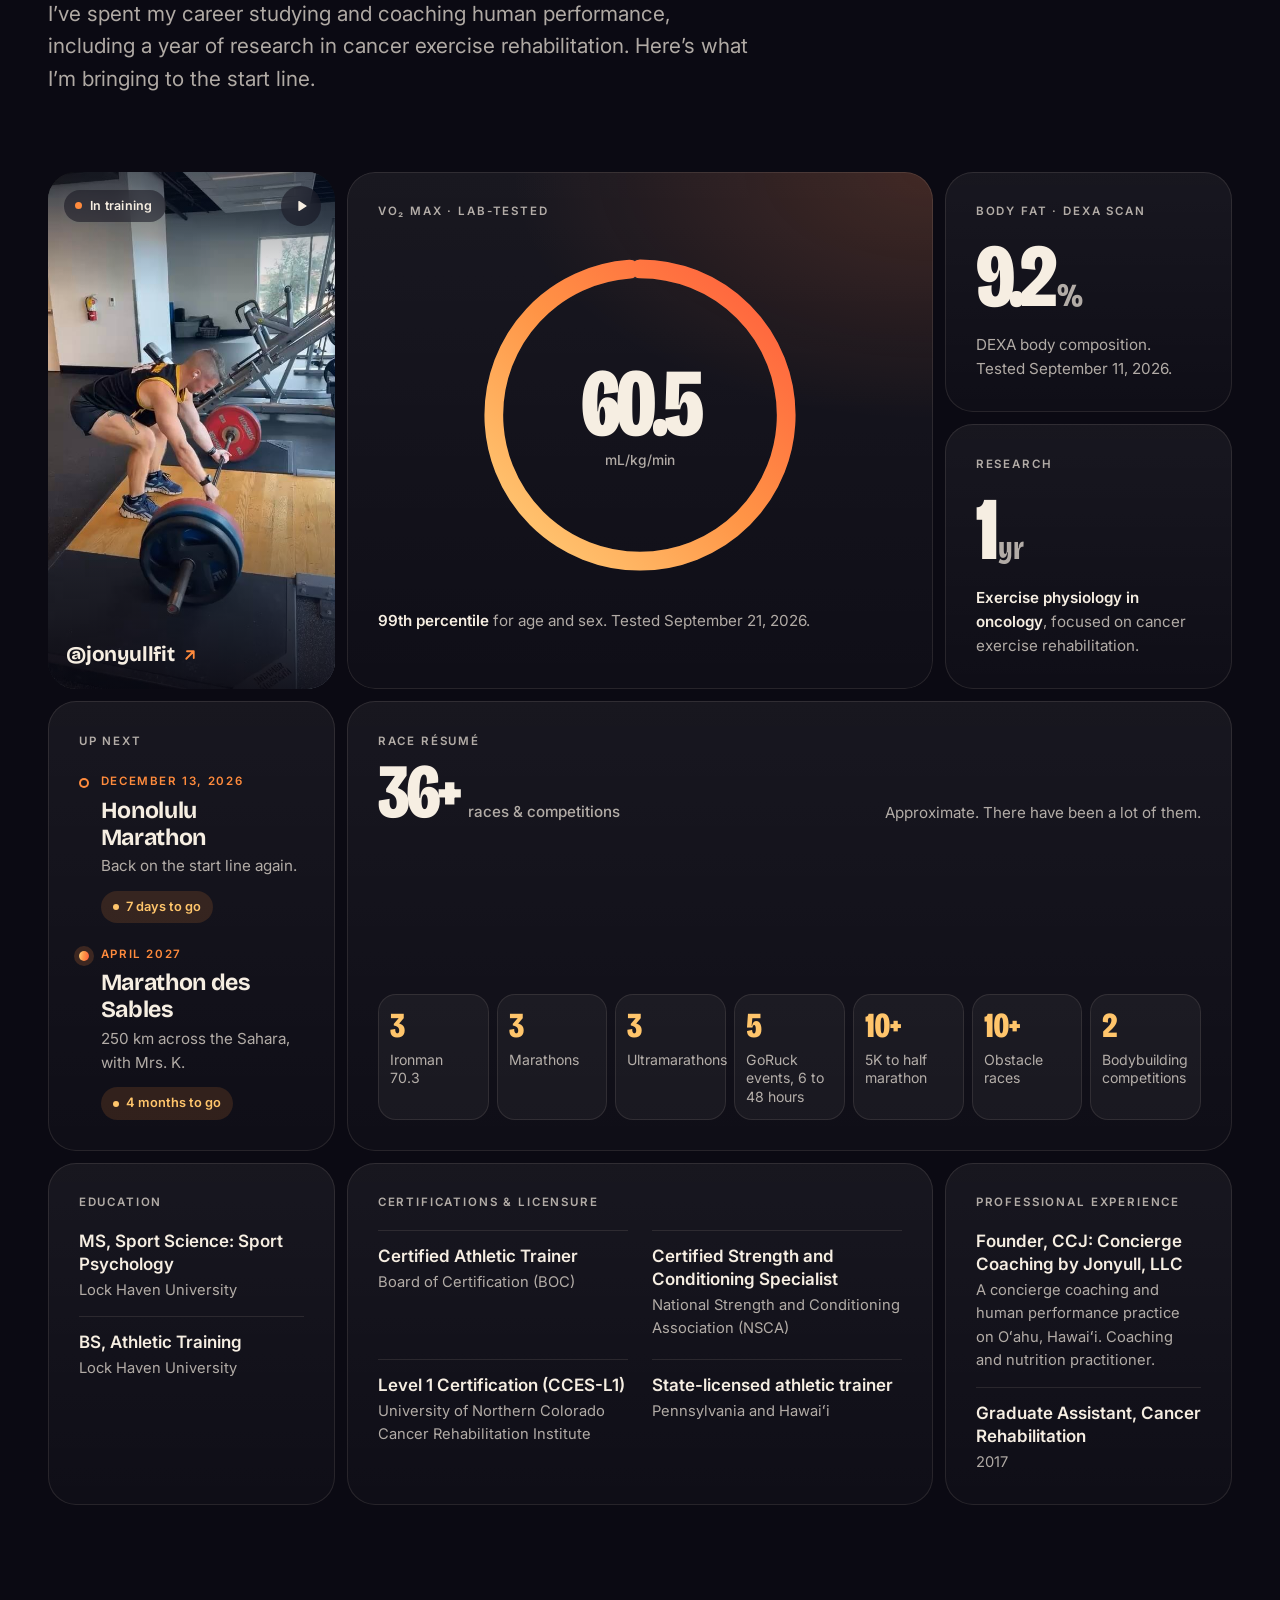
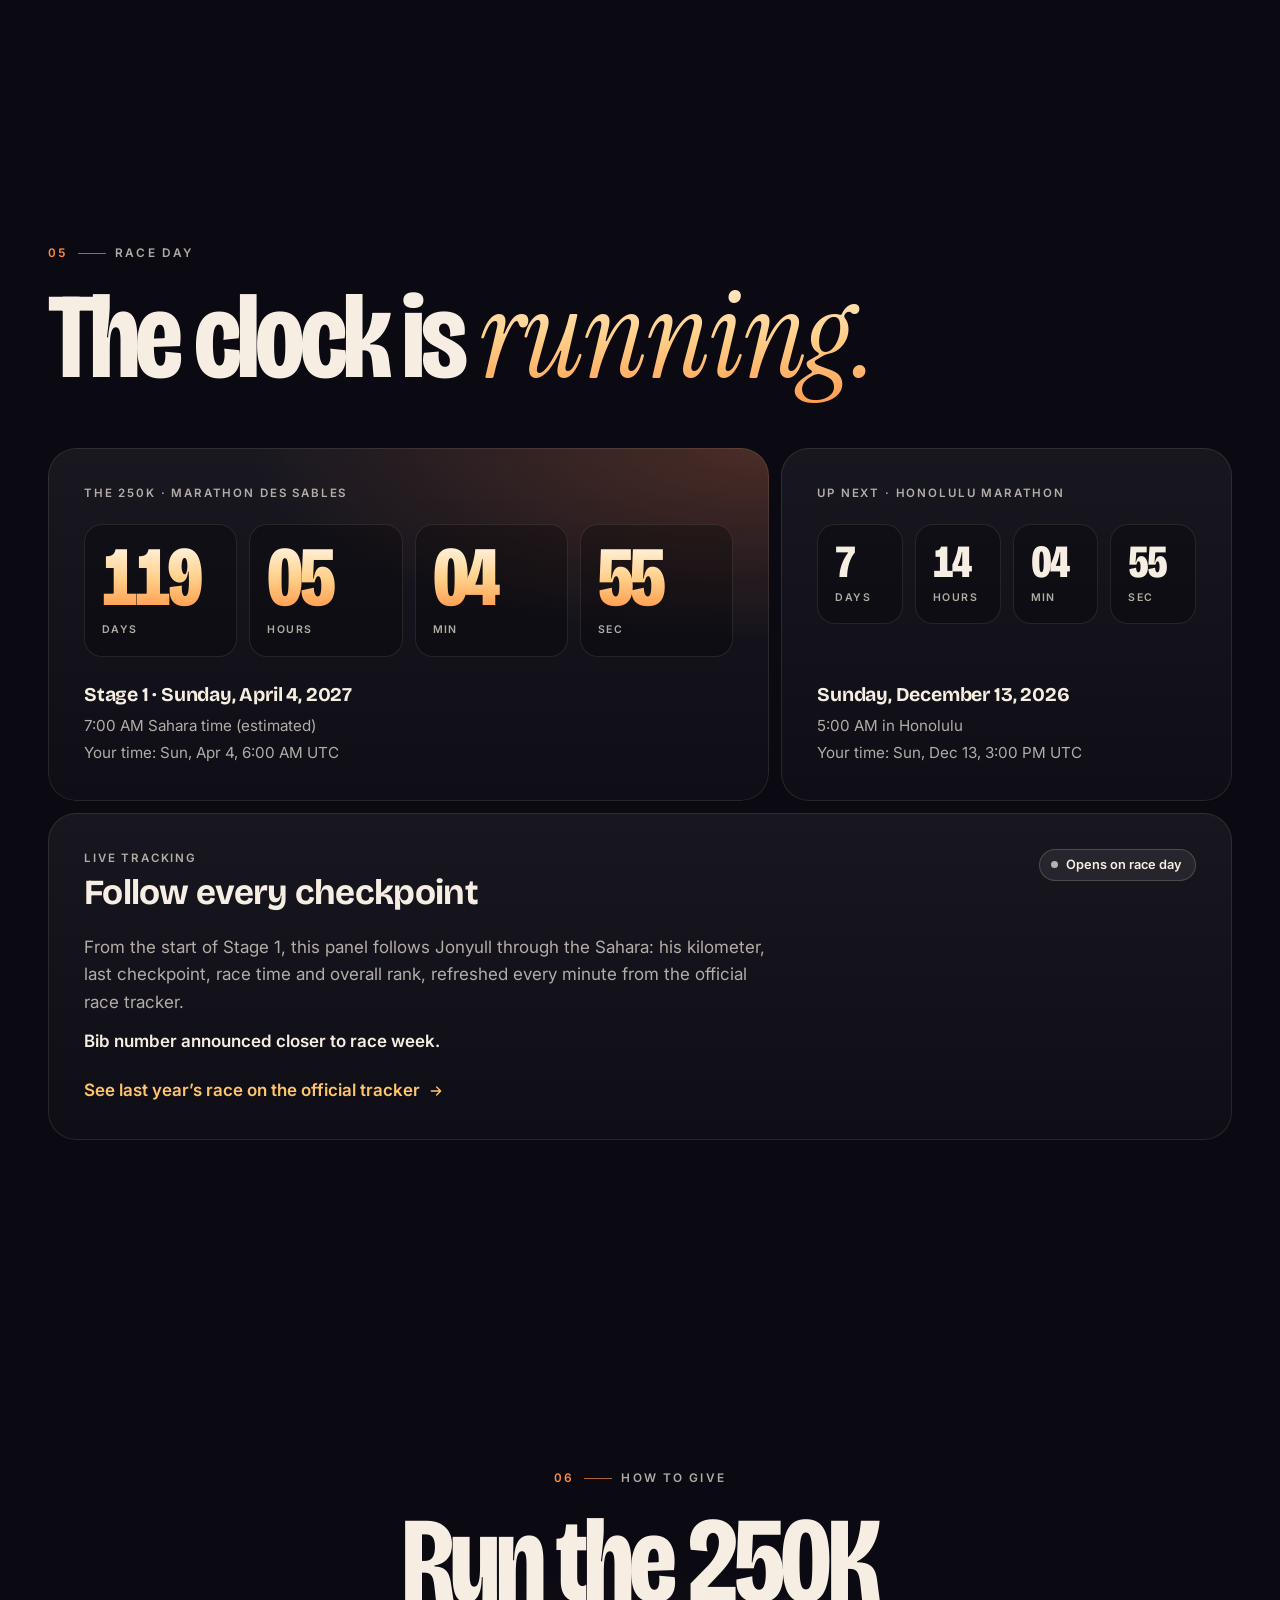
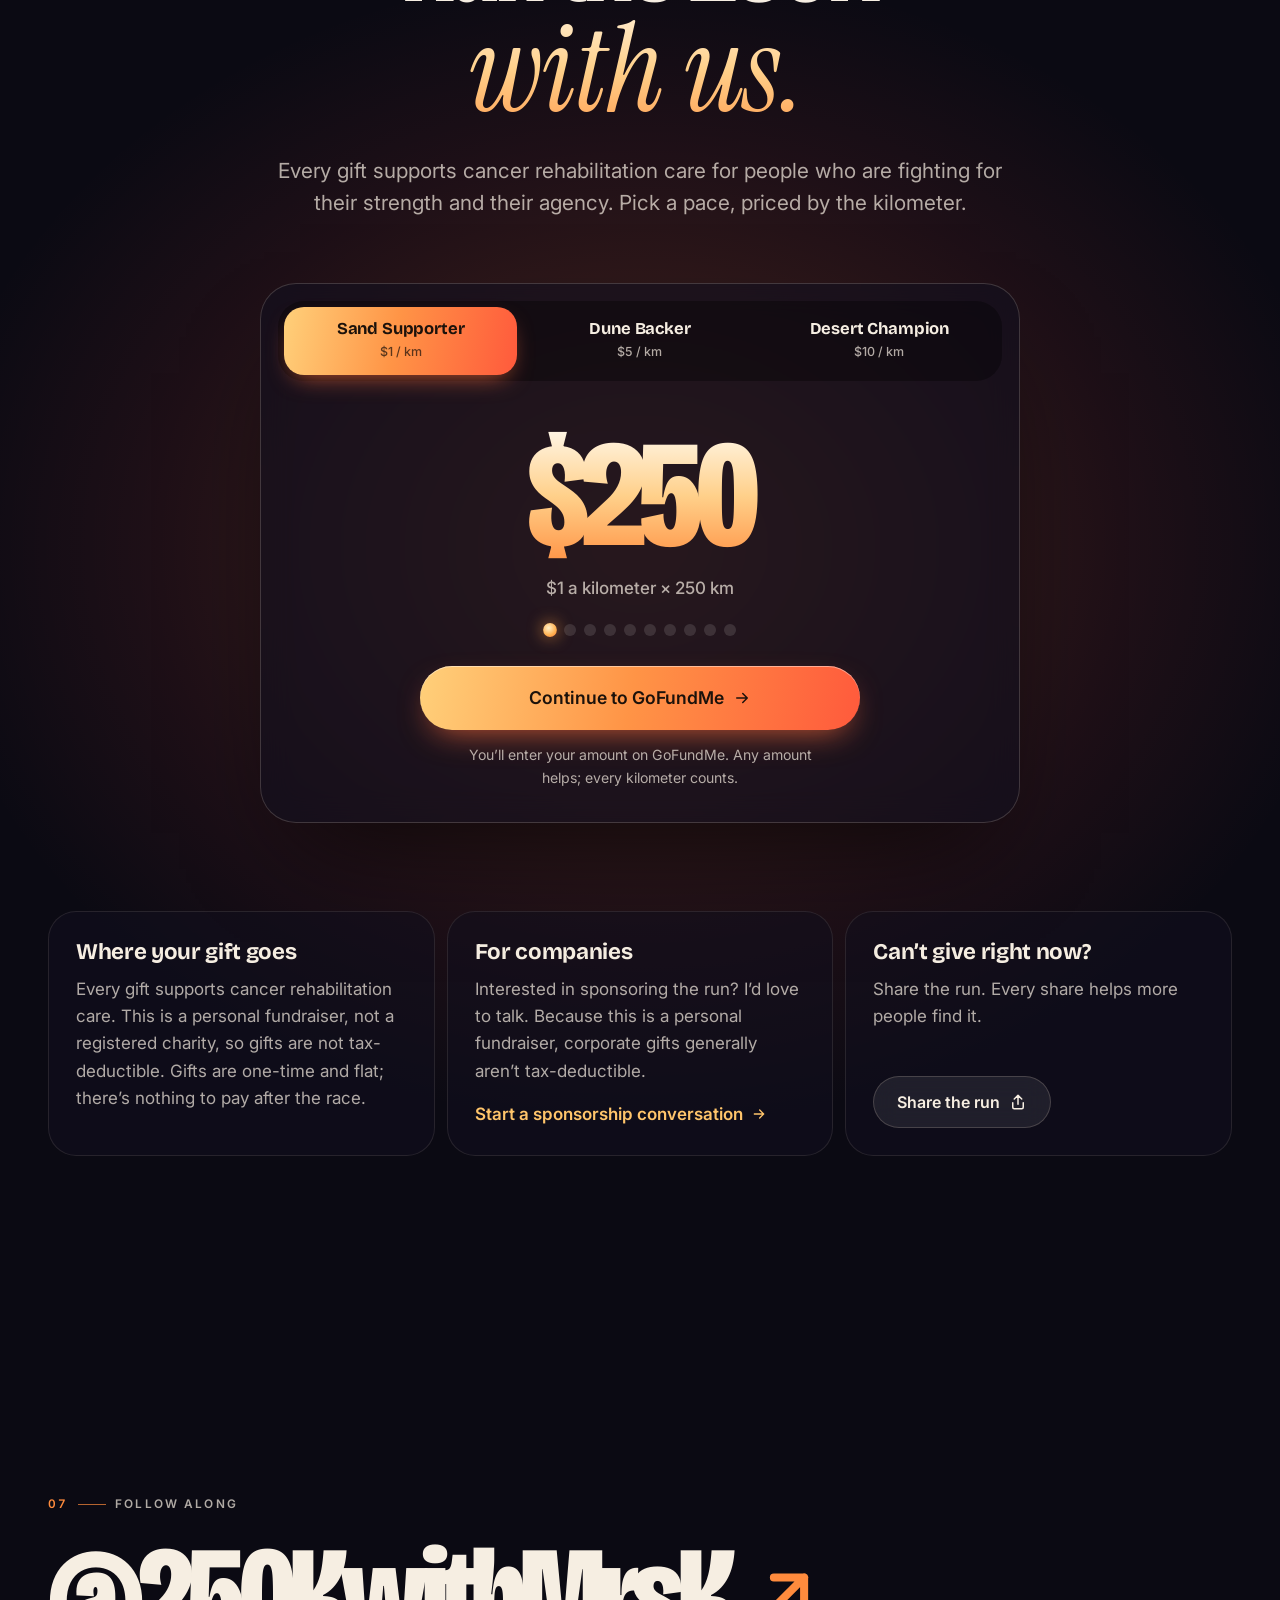
==== commit 7a329081: "250K page: race-day countdowns, live tracking, copy edits - New "Race day" section: live countdowns " ====
--- a/250k/index.html
+++ b/250k/index.html
@@ -52,6 +52,7 @@
         <a href="#sharon">Sharon</a>
         <a href="#race">The Race</a>
         <a href="#runner">The Runner</a>
+        <a href="#raceday">Race Day</a>
         <a href="#give">Give</a>
       </nav>
       <div class="nav__km" aria-hidden="true" title="Kilometers read">
@@ -87,7 +88,7 @@
       <svg class="hero__dune hero__dune--front" viewBox="0 0 1440 400" preserveAspectRatio="none" aria-hidden="true"><path d="M0,342 C300,314 600,308 880,332 C1130,354 1300,328 1440,324 V400 H0Z"/></svg>
 
       <div class="hero__top">
-        <p class="chip"><span class="chip__dot" aria-hidden="true"></span>Marathon des Sables · April 2027</p>
+        <p class="chip"><span class="chip__dot" aria-hidden="true"></span>Marathon des Sables · <span data-countdown-to="2027-04-04T07:00:00+01:00" data-countdown-race="mds" data-countdown-format="days">April 2027</span></p>
         <p class="hero__lede">Running 250 kilometers across the Sahara in memory of my mom, and for the people who are still fighting.</p>
         <div class="hero__actions">
           <a class="btn btn--sun btn--lg" href="https://gofund.me/09f36297f" data-hero-cta>Give Now <svg viewBox="0 0 24 24" aria-hidden="true"><path d="M5 12h14M13 6l6 6-6 6"/></svg></a>
@@ -140,7 +141,7 @@
         <div class="facts">
           <div class="fact" data-reveal>
             <p class="fact__label">Home</p>
-            <p class="fact__value">Windward Oʻahu, Hawaiʻi</p>
+            <p class="fact__value">Kaʻaʻawa, Hawaiʻi</p>
           </div>
           <div class="fact" data-reveal style="--d:80ms">
             <p class="fact__label">Work</p>
@@ -165,7 +166,7 @@
         <ol class="stack">
           <li class="stack__card" style="--i:0">
             <span class="stack__num" aria-hidden="true">01</span>
-            <p>Consistent exercise is the answer to mitigating much of the dysfunction that leads to disease.</p>
+            <p>Consistency with exercise can mitigate much of the dysfunction that leads to disease.</p>
           </li>
           <li class="stack__card" style="--i:1">
             <span class="stack__num" aria-hidden="true">02</span>
@@ -383,12 +384,77 @@
       </div>
     </section>
 
-    <!-- ============ 05 · GIVE ============ -->
+    <!-- ============ 05 · RACE DAY (countdowns + live tracking) ============ -->
+    <section class="section raceday" id="raceday" aria-labelledby="raceday-title">
+      <div class="wrap">
+        <p class="label" data-reveal><span>05</span>Race day</p>
+        <h2 class="display" id="raceday-title" data-reveal>The clock is <em>running.</em></h2>
+
+        <div class="clocks">
+          <article class="clock clock--main" data-countdown-to="2027-04-04T07:00:00+01:00" data-countdown-race="mds" data-zone="Africa/Casablanca" data-live-for="604800" data-reveal>
+            <p class="clock__eyebrow">The 250K · Marathon des Sables</p>
+            <div class="clock__digits" aria-hidden="true">
+            <div><b data-unit="d">174</b><span>days</span></div>
+            <div><b data-unit="h">00</b><span>hours</span></div>
+            <div><b data-unit="m">00</b><span>min</span></div>
+            <div><b data-unit="s">00</b><span>sec</span></div>
+          </div>
+            <p class="clock__live">Race underway. Follow along below.</p>
+            <p class="clock__when"><strong>Stage 1 · Sunday, April 4, 2027</strong><span><span data-clock-note>7:00 AM Sahara time (estimated)</span><span data-clock-local></span></span></p>
+          </article>
+          <article class="clock" data-countdown-to="2026-12-13T05:00:00-10:00" data-zone="Pacific/Honolulu" data-live-for="43200" data-hide-after="86400" data-reveal style="--d:100ms">
+            <p class="clock__eyebrow">Up next · Honolulu Marathon</p>
+            <div class="clock__digits" aria-hidden="true">
+            <div><b data-unit="d">62</b><span>days</span></div>
+            <div><b data-unit="h">00</b><span>hours</span></div>
+            <div><b data-unit="m">00</b><span>min</span></div>
+            <div><b data-unit="s">00</b><span>sec</span></div>
+          </div>
+            <p class="clock__live">Race day in Honolulu.</p>
+            <p class="clock__when"><strong>Sunday, December 13, 2026</strong><span><span>5:00 AM in Honolulu</span><span data-clock-local></span></span></p>
+          </article>
+        </div>
+
+        <!-- Live tracking: set data-bib once Jonyull's race number is assigned. -->
+        <article class="tracker" data-tracker data-tenant="marathondessables_2027" data-race="mds" data-year="2027" data-bib="" data-reveal>
+          <div class="tracker__head">
+            <div>
+              <p class="tile__label">Live tracking</p>
+              <h3 class="tracker__title">Follow every checkpoint</h3>
+            </div>
+            <span class="tracker__status" data-tracker-status data-state="idle">Opens on race day</span>
+          </div>
+
+          <div class="tracker__pre" data-tracker-pre>
+            <p>From the start of Stage 1, this panel follows Jonyull through the Sahara: his kilometer, last checkpoint, race time and overall rank, refreshed every minute from the official race tracker.</p>
+            <p class="tracker__bib" data-tracker-bib>Bib number announced closer to race week.</p>
+            <a class="note__link" href="https://marathondessables.v3.livetrail.net/en/2026/races/mds" target="_blank" rel="noopener" data-tracker-home>See last year’s race on the official tracker <svg viewBox="0 0 24 24" aria-hidden="true"><path d="M5 12h14M13 6l6 6-6 6"/></svg></a>
+          </div>
+
+          <div class="tracker__live" data-tracker-live hidden>
+            <p class="tracker__km"><span data-t-km>0</span><small>km of <span data-t-total>250</span></small></p>
+            <div class="tracker__stages" data-t-stages aria-hidden="true"></div>
+            <dl class="tracker__stats">
+              <div><dt>Last checkpoint</dt><dd data-t-point>–</dd><dd class="tracker__sub" data-t-ago></dd></div>
+              <div><dt>Race time</dt><dd data-t-time>–</dd></div>
+              <div><dt>Overall rank</dt><dd data-t-rank>–</dd></div>
+            </dl>
+            <div class="tracker__links">
+              <a class="btn btn--glass" data-t-runner href="https://marathondessables.v3.livetrail.net/" target="_blank" rel="noopener">Open full tracker <svg viewBox="0 0 24 24" aria-hidden="true"><path d="M7 17 17 7M8 7h9v9"/></svg></a>
+              <a class="btn btn--glass" data-t-gps href="https://marathondessables.v3.livetrail.net/" target="_blank" rel="noopener" hidden>Live GPS map <svg viewBox="0 0 24 24" aria-hidden="true"><path d="M7 17 17 7M8 7h9v9"/></svg></a>
+            </div>
+            <p class="tracker__updated" data-t-updated></p>
+          </div>
+        </article>
+      </div>
+    </section>
+
+    <!-- ============ 06 · GIVE ============ -->
     <section class="section give" id="give" aria-labelledby="give-title" data-hide-give-bar>
       <div class="give__glow" aria-hidden="true"></div>
       <div class="wrap">
         <header class="give__head">
-          <p class="label label--center" data-reveal><span>05</span>How to give</p>
+          <p class="label label--center" data-reveal><span>06</span>How to give</p>
           <h2 class="display display--center" id="give-title" data-reveal>Run the 250K <em>with us.</em></h2>
           <p class="lead" data-reveal>Every gift supports cancer rehabilitation care for people who are fighting for their strength and their agency. Pick a pace, priced by the kilometer.</p>
         </header>
@@ -435,10 +501,10 @@
       </div>
     </section>
 
-    <!-- ============ 06 · FOLLOW ============ -->
+    <!-- ============ 07 · FOLLOW ============ -->
     <section class="section follow" id="follow" aria-labelledby="follow-title">
       <div class="wrap">
-        <p class="label" data-reveal><span>06</span>Follow along</p>
+        <p class="label" data-reveal><span>07</span>Follow along</p>
         <h2 class="visually-hidden" id="follow-title">Follow along</h2>
         <a class="follow__big" href="https://www.instagram.com/250kwithmrsk/" target="_blank" rel="noopener" data-reveal>@250KwithMrsK<svg viewBox="0 0 24 24" aria-hidden="true"><path d="M7 17 17 7M8 7h9v9"/></svg></a>
         <p class="lead follow__lead" data-reveal>Training blocks, gear tests, long runs, and race week, as it happens.</p>
--- a/250k/styles.css
+++ b/250k/styles.css
@@ -51,6 +51,7 @@
   background-image: url("data:image/svg+xml;utf8,<svg xmlns='http://www.w3.org/2000/svg' width='180' height='180'><filter id='n'><feTurbulence type='fractalNoise' baseFrequency='.85' numOctaves='3' stitchTiles='stitch'/><feColorMatrix type='saturate' values='0'/></filter><rect width='100%' height='100%' filter='url(%23n)'/></svg>");
 }
 img, svg, video { display: block; max-width: 100%; }
+[hidden] { display: none !important; }
 a { color: inherit; }
 h1, h2, h3, p, ol, ul, figure, blockquote { margin: 0; }
 ol, ul { padding: 0; list-style: none; }
@@ -623,7 +624,6 @@
   font-style: normal; font-size: 0.8rem; font-weight: 600;
 }
 .countdown::before { content: ""; width: 6px; height: 6px; border-radius: 50%; background: currentColor; }
-.countdown[hidden] { display: none; }
 
 .res__head { display: flex; flex-wrap: wrap; align-items: flex-end; justify-content: space-between; gap: 12px 24px; }
 .res__total { margin-top: 10px; font-family: var(--f-display); font-weight: 800; font-stretch: 75%; font-size: clamp(3.4rem, 6vw, 4.8rem); line-height: 0.85; letter-spacing: -0.045em; }
@@ -679,7 +679,81 @@
   .list--grid li, .list--grid li:first-child { padding-top: 14px; border-top: 1px solid var(--line); }
 }
 
-/* ---------- 05 Give ---------- */
+/* ---------- 05 Race day: countdowns + live tracking ---------- */
+.raceday .display { margin-bottom: clamp(36px, 5vw, 56px); }
+.clocks { display: grid; gap: 12px; }
+@media (min-width: 900px) {
+  .clocks { grid-template-columns: minmax(0, 1.6fr) minmax(0, 1fr); }
+  .clocks:has(> .clock[hidden]) { grid-template-columns: 1fr; }
+}
+.clock, .tracker {
+  position: relative; overflow: hidden;
+  display: flex; flex-direction: column; gap: 22px;
+  padding: clamp(22px, 3vw, 36px);
+  border-radius: var(--radius);
+  background: linear-gradient(180deg, rgba(255, 255, 255, 0.055), rgba(255, 255, 255, 0.02));
+  box-shadow: inset 0 0 0 1px var(--line);
+}
+.clock--main { background: radial-gradient(120% 90% at 100% 0%, rgba(255, 120, 60, 0.22), transparent 60%), linear-gradient(180deg, rgba(255, 255, 255, 0.06), rgba(255, 255, 255, 0.02)); }
+.clock__eyebrow { font-size: 0.72rem; font-weight: 600; letter-spacing: 0.16em; text-transform: uppercase; color: var(--fg-2); }
+.clock__digits { display: grid; grid-template-columns: repeat(4, minmax(0, 1fr)); gap: clamp(6px, 1.2vw, 12px); }
+.clock__digits div {
+  display: flex; flex-direction: column; gap: 8px; min-width: 0;
+  padding: clamp(12px, 1.6vw, 18px) clamp(10px, 1.4vw, 18px);
+  border-radius: 18px; background: rgba(0, 0, 0, 0.28); box-shadow: inset 0 0 0 1px var(--line);
+}
+.clock__digits b {
+  font-family: var(--f-display); font-weight: 800; font-stretch: 75%;
+  font-size: clamp(2.5rem, 6.6vw, 5.4rem); line-height: 0.85; letter-spacing: -0.04em; font-variant-numeric: tabular-nums;
+}
+.clock--main .clock__digits b { background: var(--grad-text); -webkit-background-clip: text; background-clip: text; color: transparent; }
+.clock:not(.clock--main) .clock__digits b { font-size: clamp(2.1rem, 3.6vw, 3.2rem); }
+.clock__digits span { font-size: 0.66rem; font-weight: 600; letter-spacing: 0.14em; text-transform: uppercase; color: var(--fg-2); }
+.clock__live { display: none; font-family: var(--f-display); font-weight: 700; font-size: clamp(1.8rem, 4vw, 2.8rem); line-height: 1.05; letter-spacing: -0.02em; color: var(--sun); }
+.clock.is-live .clock__digits { display: none; }
+.clock.is-live .clock__live { display: block; }
+.clock__when { display: flex; flex-direction: column; gap: 4px; margin-top: auto; }
+.clock__when strong { font-family: var(--f-display); font-size: 1.22rem; font-weight: 700; letter-spacing: -0.01em; }
+.clock__when > span { display: flex; flex-direction: column; gap: 2px; color: var(--fg-2); font-size: 0.95rem; }
+
+.tracker { margin-top: 12px; }
+.tracker__head { display: flex; flex-wrap: wrap; align-items: flex-start; justify-content: space-between; gap: 12px 24px; }
+.tracker__title { margin-top: 8px; font-family: var(--f-display); font-weight: 700; font-size: clamp(1.6rem, 3vw, 2.2rem); line-height: 1.05; letter-spacing: -0.02em; }
+.tracker__status {
+  display: inline-flex; align-items: center; gap: 8px; height: 32px; padding: 0 14px 0 12px; border-radius: 999px;
+  background: rgba(255, 255, 255, 0.07); box-shadow: inset 0 0 0 1px var(--line-2);
+  font-size: 0.8rem; font-weight: 600; white-space: nowrap;
+}
+.tracker__status::before { content: ""; width: 7px; height: 7px; border-radius: 50%; background: var(--fg-2); }
+.tracker__status[data-state="live"]::before { background: var(--flame); box-shadow: 0 0 0 0 rgba(255, 139, 61, 0.7); }
+@media (prefers-reduced-motion: no-preference) { .tracker__status[data-state="live"]::before { animation: pulse 2.2s infinite; } }
+.tracker__status[data-state="camp"]::before { background: var(--sun); }
+.tracker__status[data-state="finished"] { background: var(--grad); color: var(--ink); box-shadow: none; }
+.tracker__status[data-state="finished"]::before { background: var(--ink); }
+.tracker__pre { display: flex; flex-direction: column; align-items: flex-start; gap: 12px; }
+.tracker__pre p { max-width: 62ch; color: var(--fg-2); }
+.tracker__pre .tracker__bib { color: var(--fg); font-weight: 600; }
+.tracker__pre .note__link { margin-top: 4px; }
+.tracker__live { display: flex; flex-direction: column; gap: 22px; }
+.tracker__km {
+  font-family: var(--f-display); font-weight: 800; font-stretch: 75%;
+  font-size: clamp(3.6rem, 9vw, 7rem); line-height: 0.85; letter-spacing: -0.045em; font-variant-numeric: tabular-nums;
+}
+.tracker__km small { margin-left: 0.3em; font-family: var(--f-body); font-size: 0.17em; font-weight: 500; letter-spacing: 0; color: var(--fg-2); }
+.tracker__stages { display: flex; gap: 5px; }
+.tracker__stage { flex: var(--len) 1 0; min-width: 0; }
+.tracker__stage span { position: relative; display: block; height: 6px; overflow: hidden; border-radius: 6px; background: rgba(255, 255, 255, 0.12); }
+.tracker__stage span::after { content: ""; position: absolute; inset: 0; background: var(--grad); transform: scaleX(var(--fill, 0)); transform-origin: left; }
+.tracker__stage em { display: block; margin-top: 8px; font-style: normal; font-size: 0.68rem; font-weight: 600; letter-spacing: 0.1em; text-transform: uppercase; color: var(--fg-2); }
+.tracker__stats { display: grid; grid-template-columns: repeat(auto-fit, minmax(min(100%, 190px), 1fr)); gap: 10px; margin: 0; }
+.tracker__stats > div { padding: 16px; border-radius: 18px; background: rgba(255, 255, 255, 0.04); box-shadow: inset 0 0 0 1px var(--line); }
+.tracker__stats dt { font-size: 0.7rem; font-weight: 600; letter-spacing: 0.14em; text-transform: uppercase; color: var(--fg-2); }
+.tracker__stats dd { margin: 8px 0 0; font-family: var(--f-display); font-weight: 700; font-size: 1.4rem; line-height: 1.15; letter-spacing: -0.01em; font-variant-numeric: tabular-nums; }
+.tracker__stats .tracker__sub { margin-top: 2px; font-family: var(--f-body); font-size: 0.85rem; font-weight: 500; color: var(--fg-2); }
+.tracker__links { display: flex; flex-wrap: wrap; gap: 10px; }
+.tracker__updated { font-size: 0.8rem; color: var(--fg-2); }
+
+/* ---------- 06 Give ---------- */
 .give { overflow: hidden; background: var(--bg); }
 .give__glow {
   position: absolute; inset: 0; pointer-events: none;
@@ -750,7 +824,7 @@
 .note__link:hover svg { transform: translateX(3px); }
 .note--share .btn { margin-top: auto; }
 
-/* ---------- 06 Follow ---------- */
+/* ---------- 07 Follow ---------- */
 .follow__big {
   display: flex; align-items: center; gap: 0.12em; width: fit-content; max-width: 100%;
   font-family: var(--f-display); font-weight: 800; font-stretch: 75%;
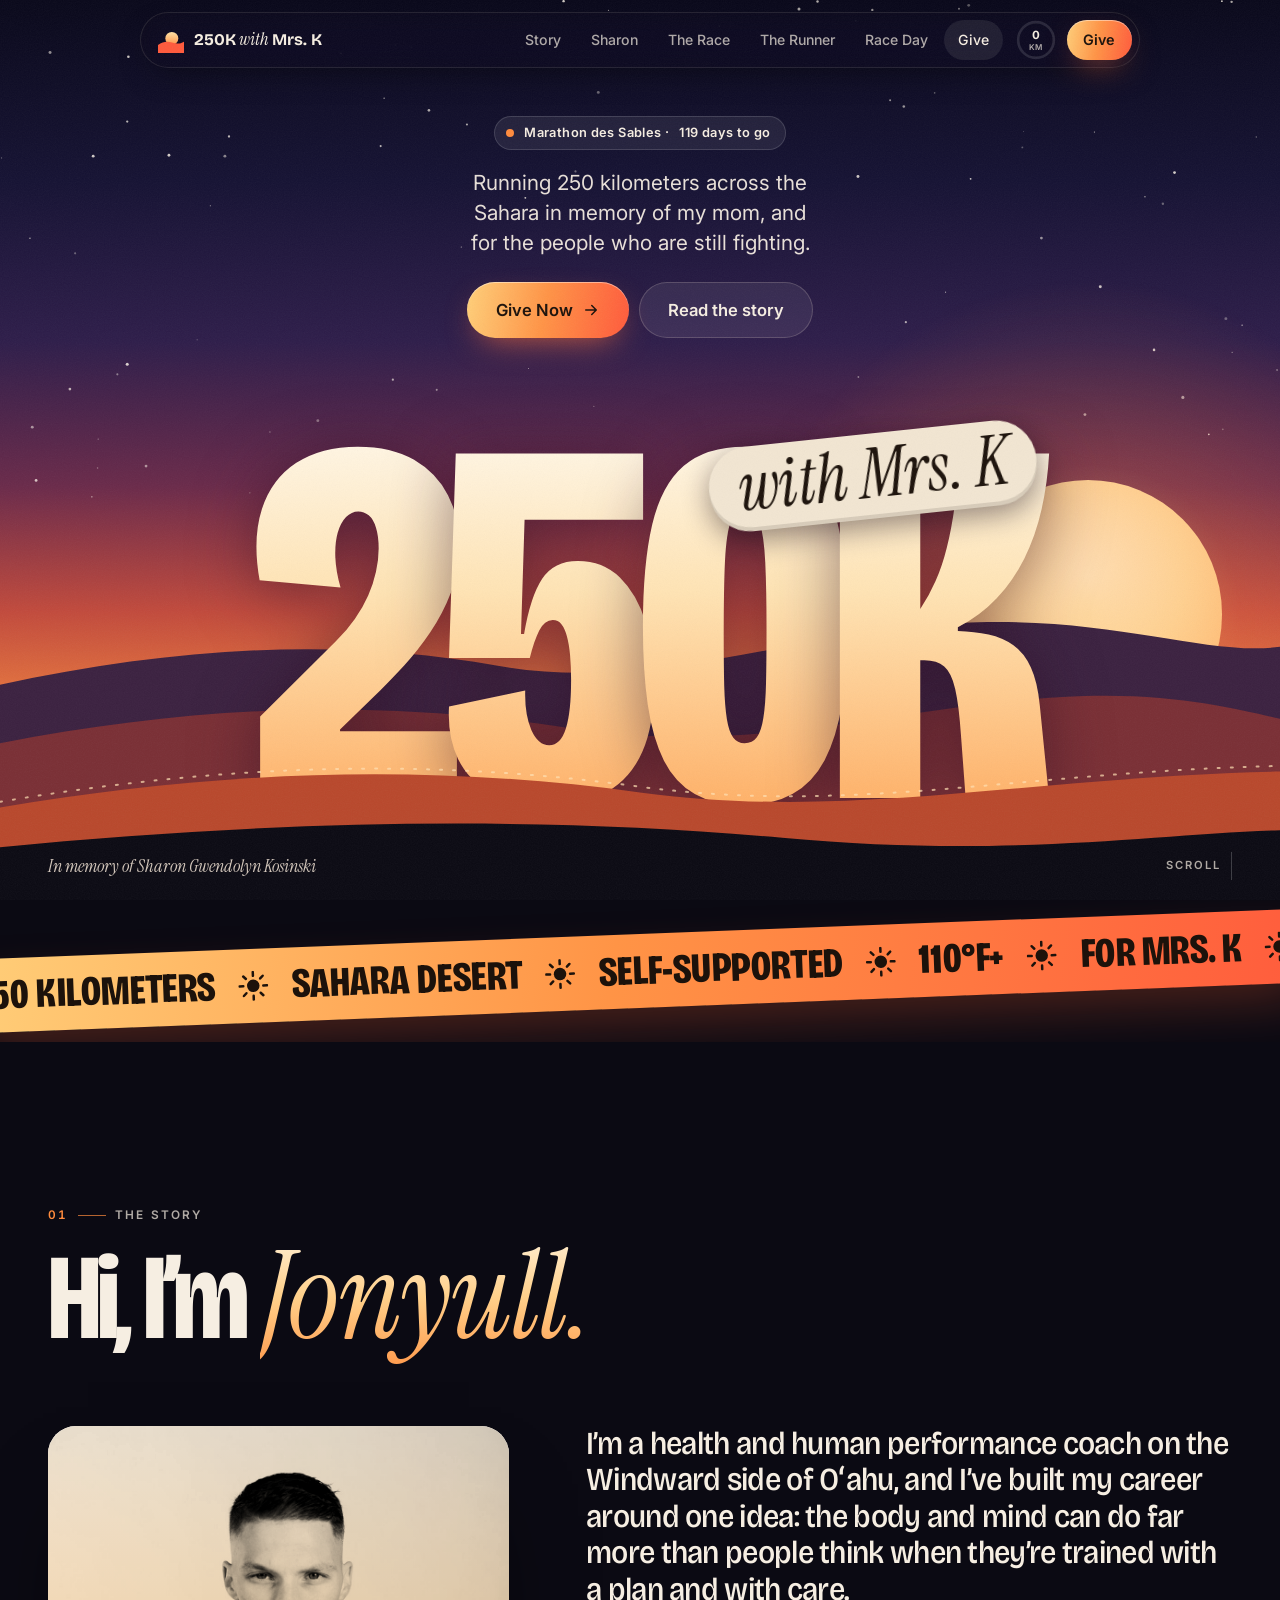
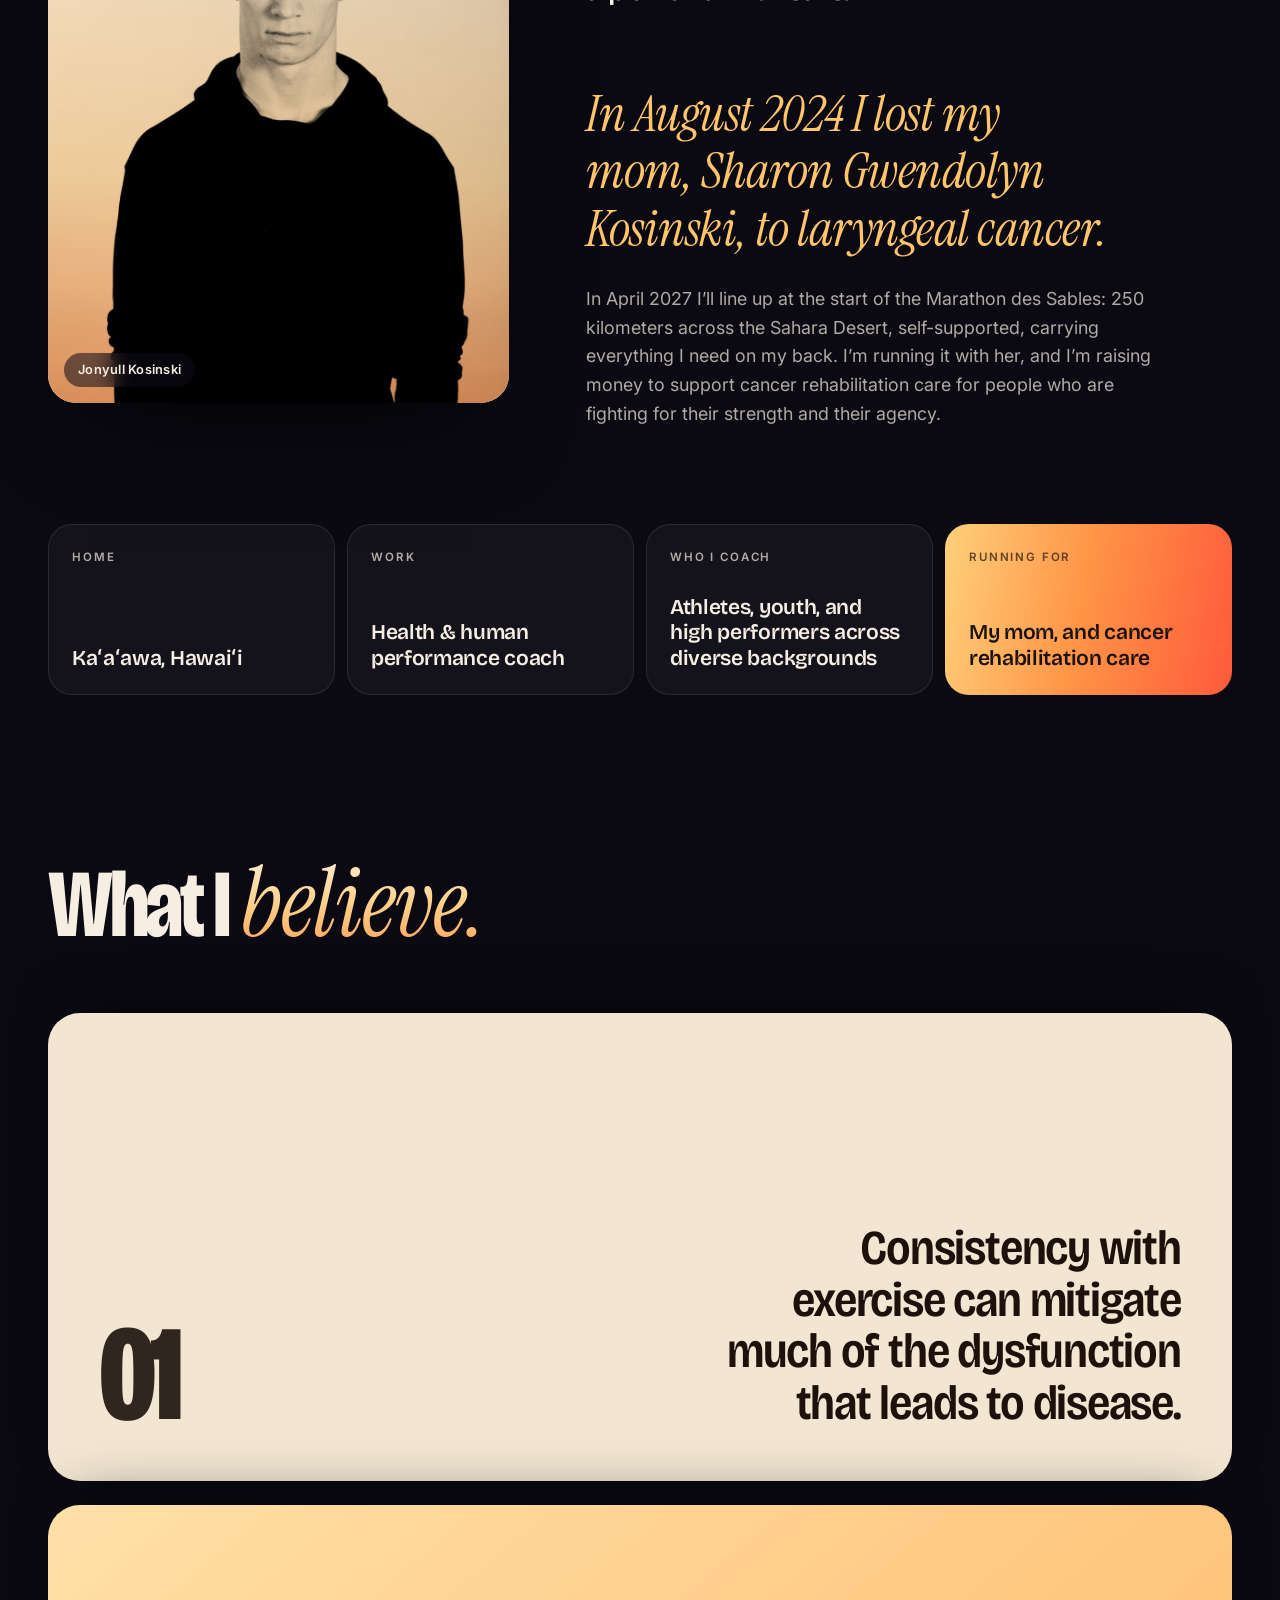
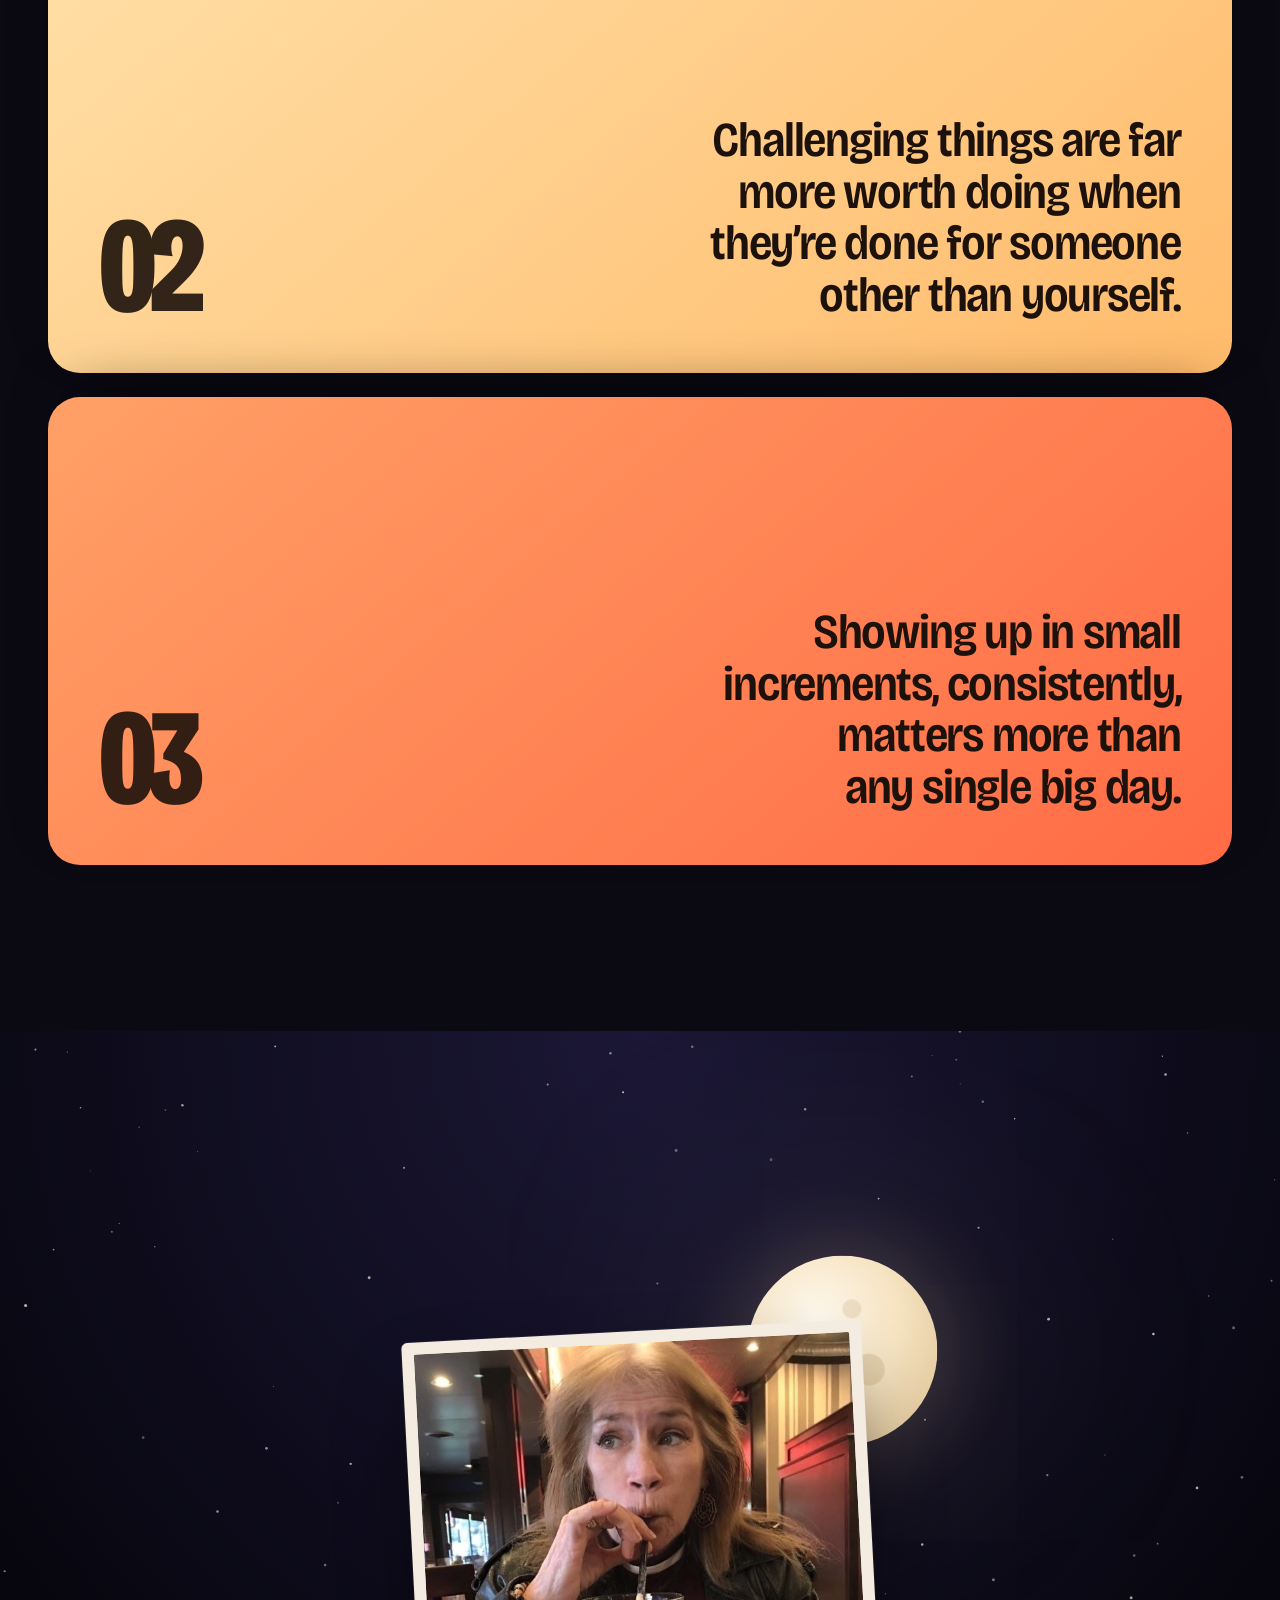
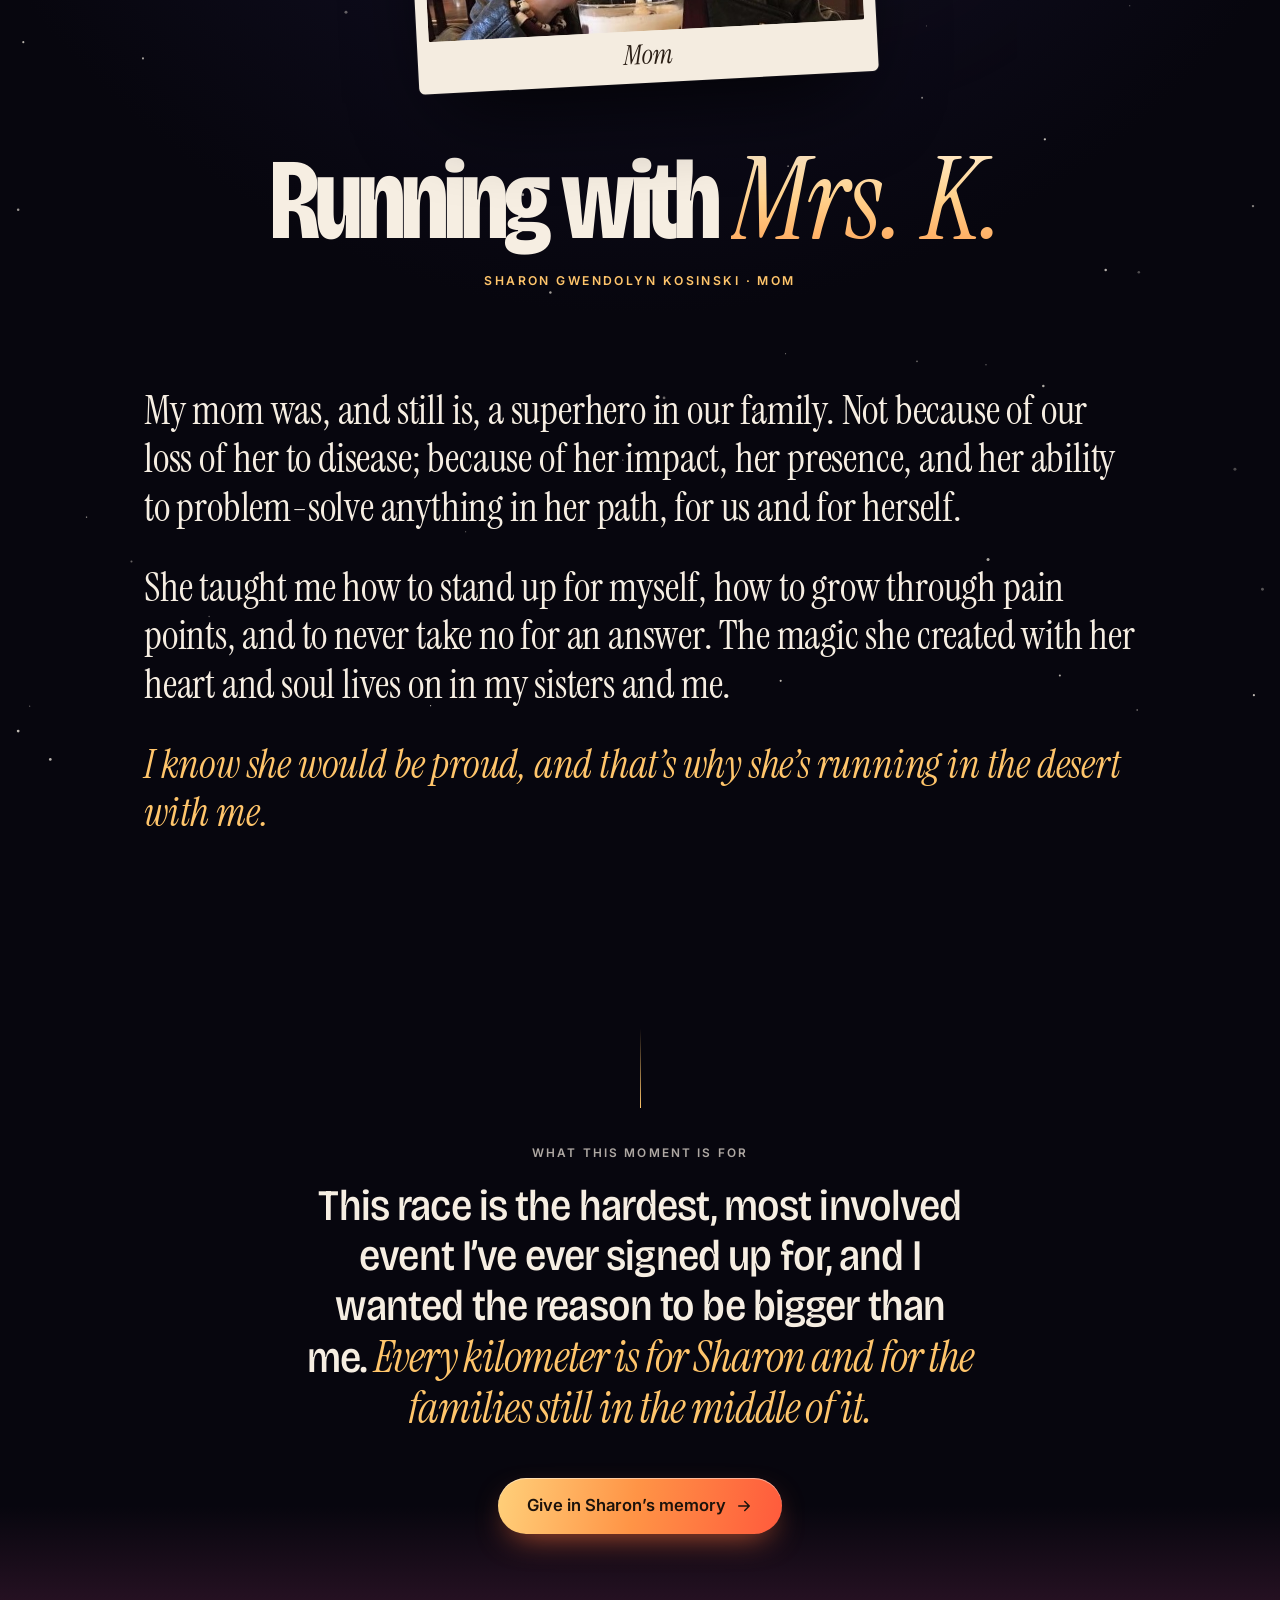
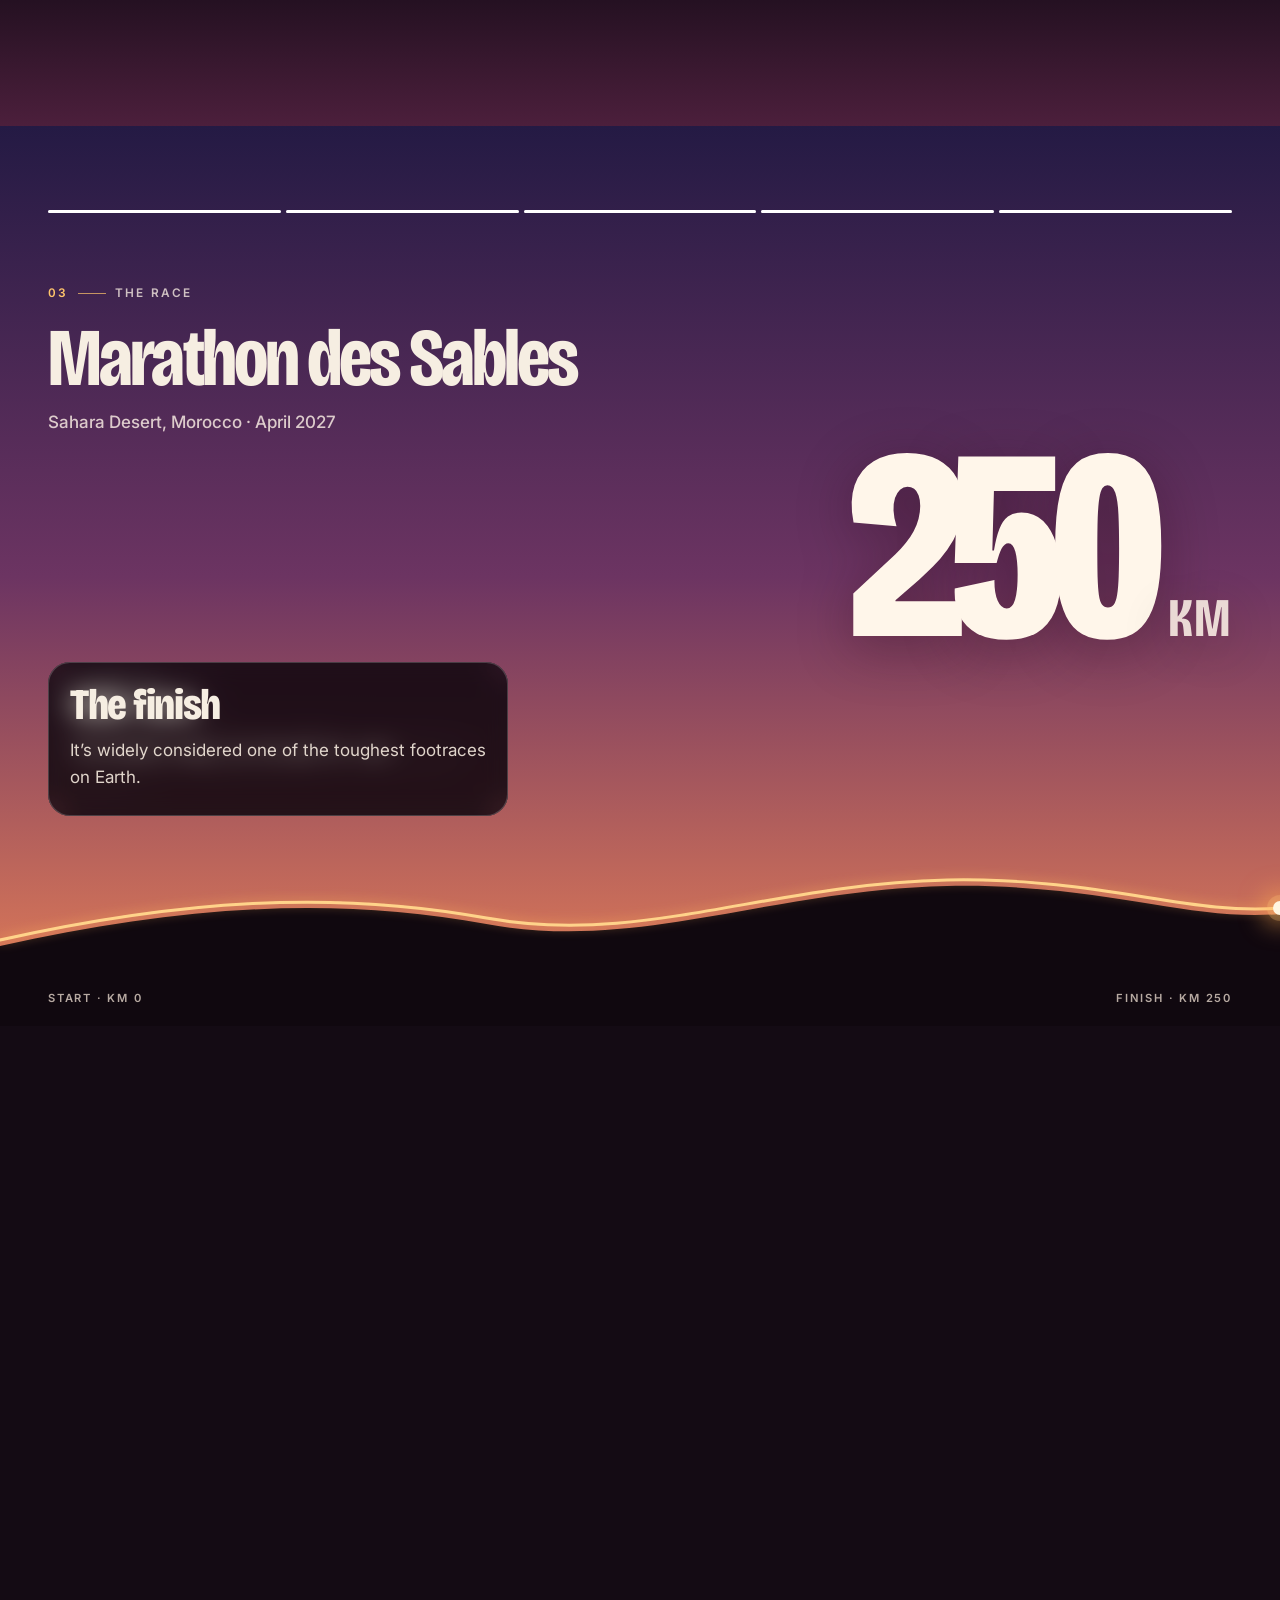
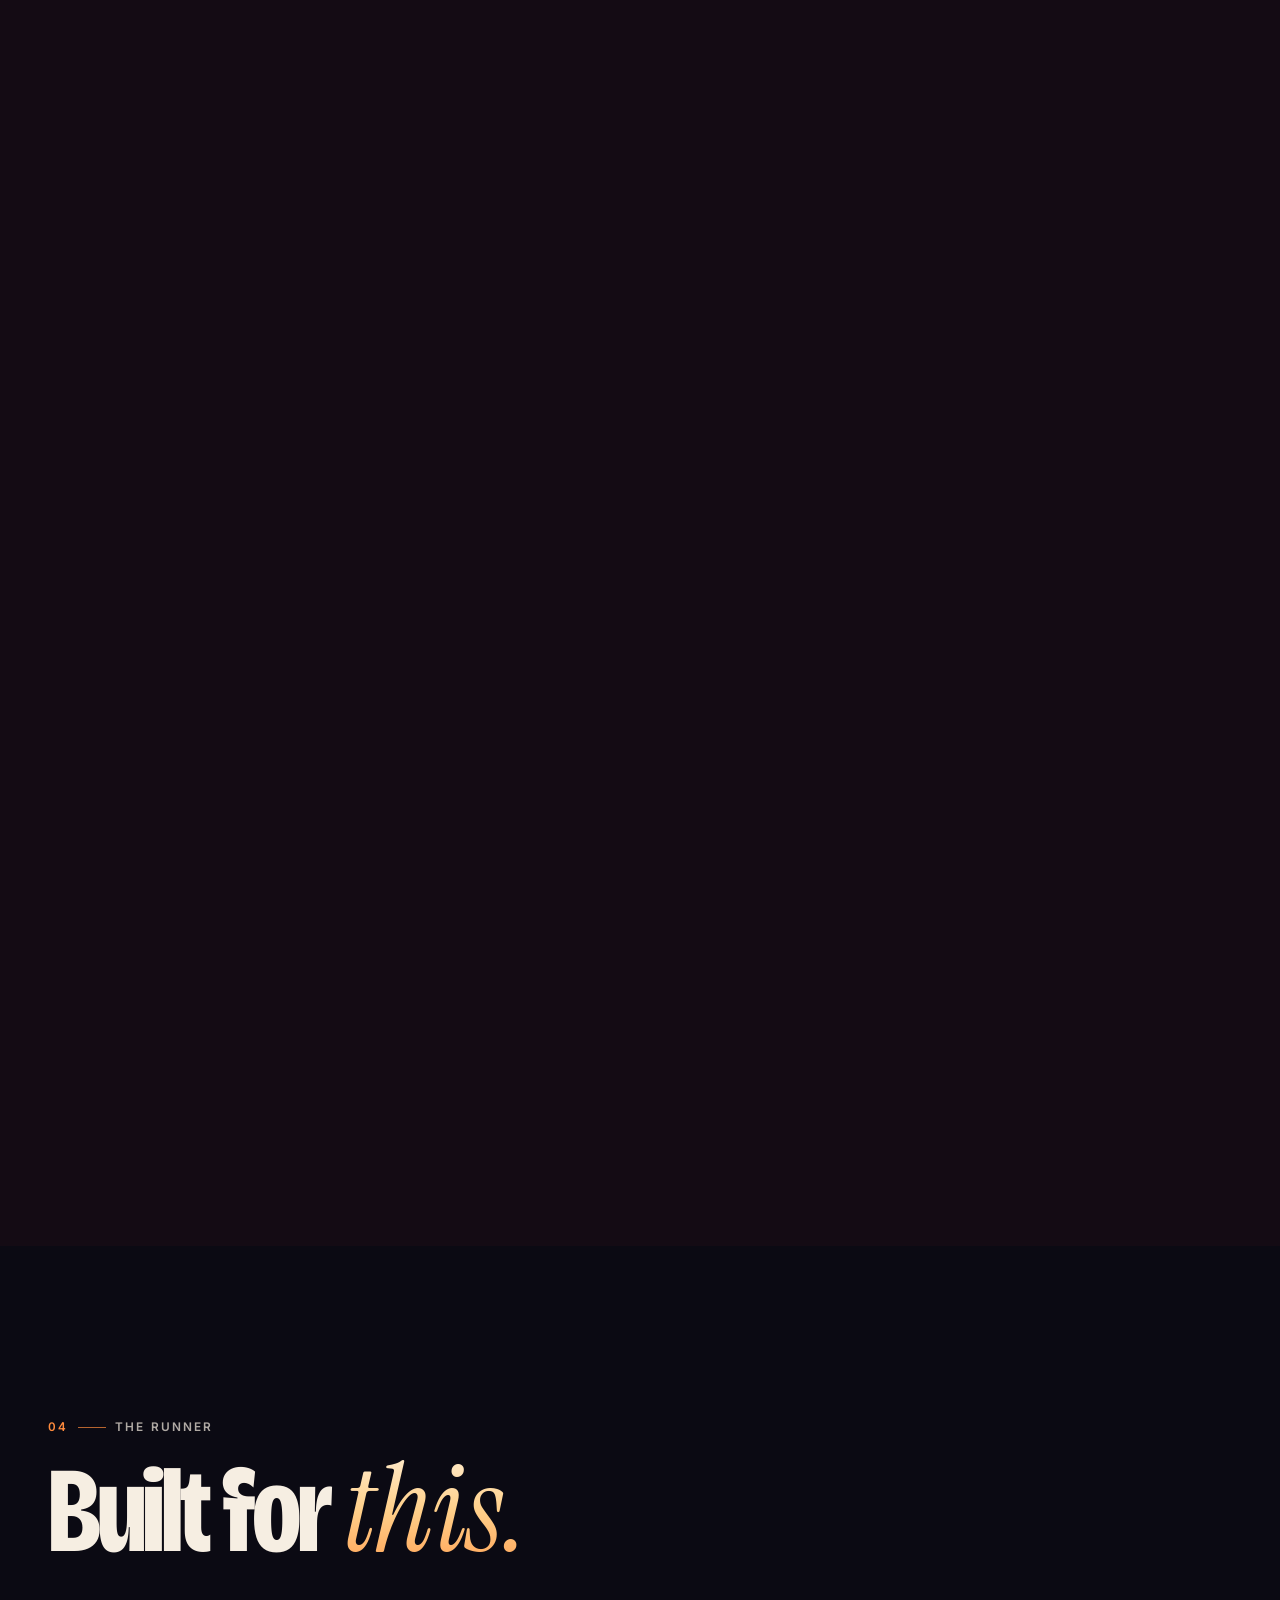
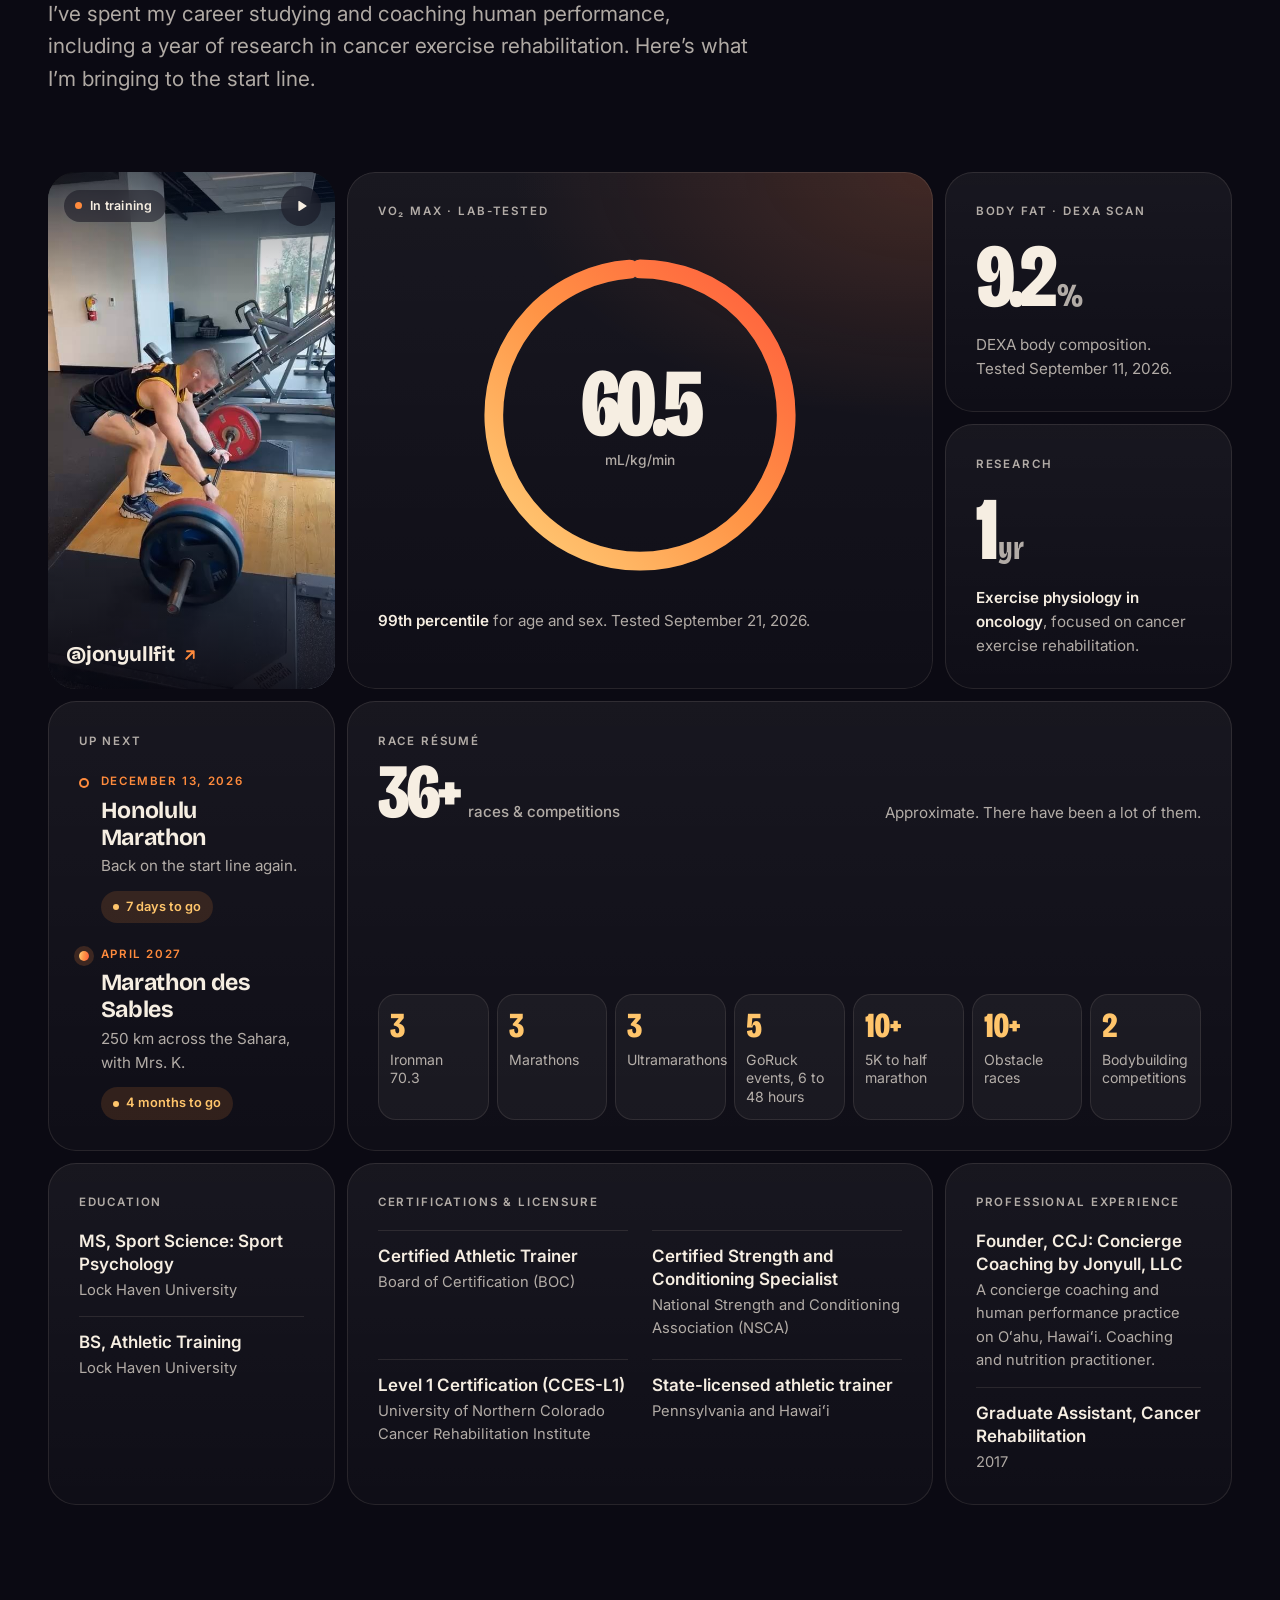
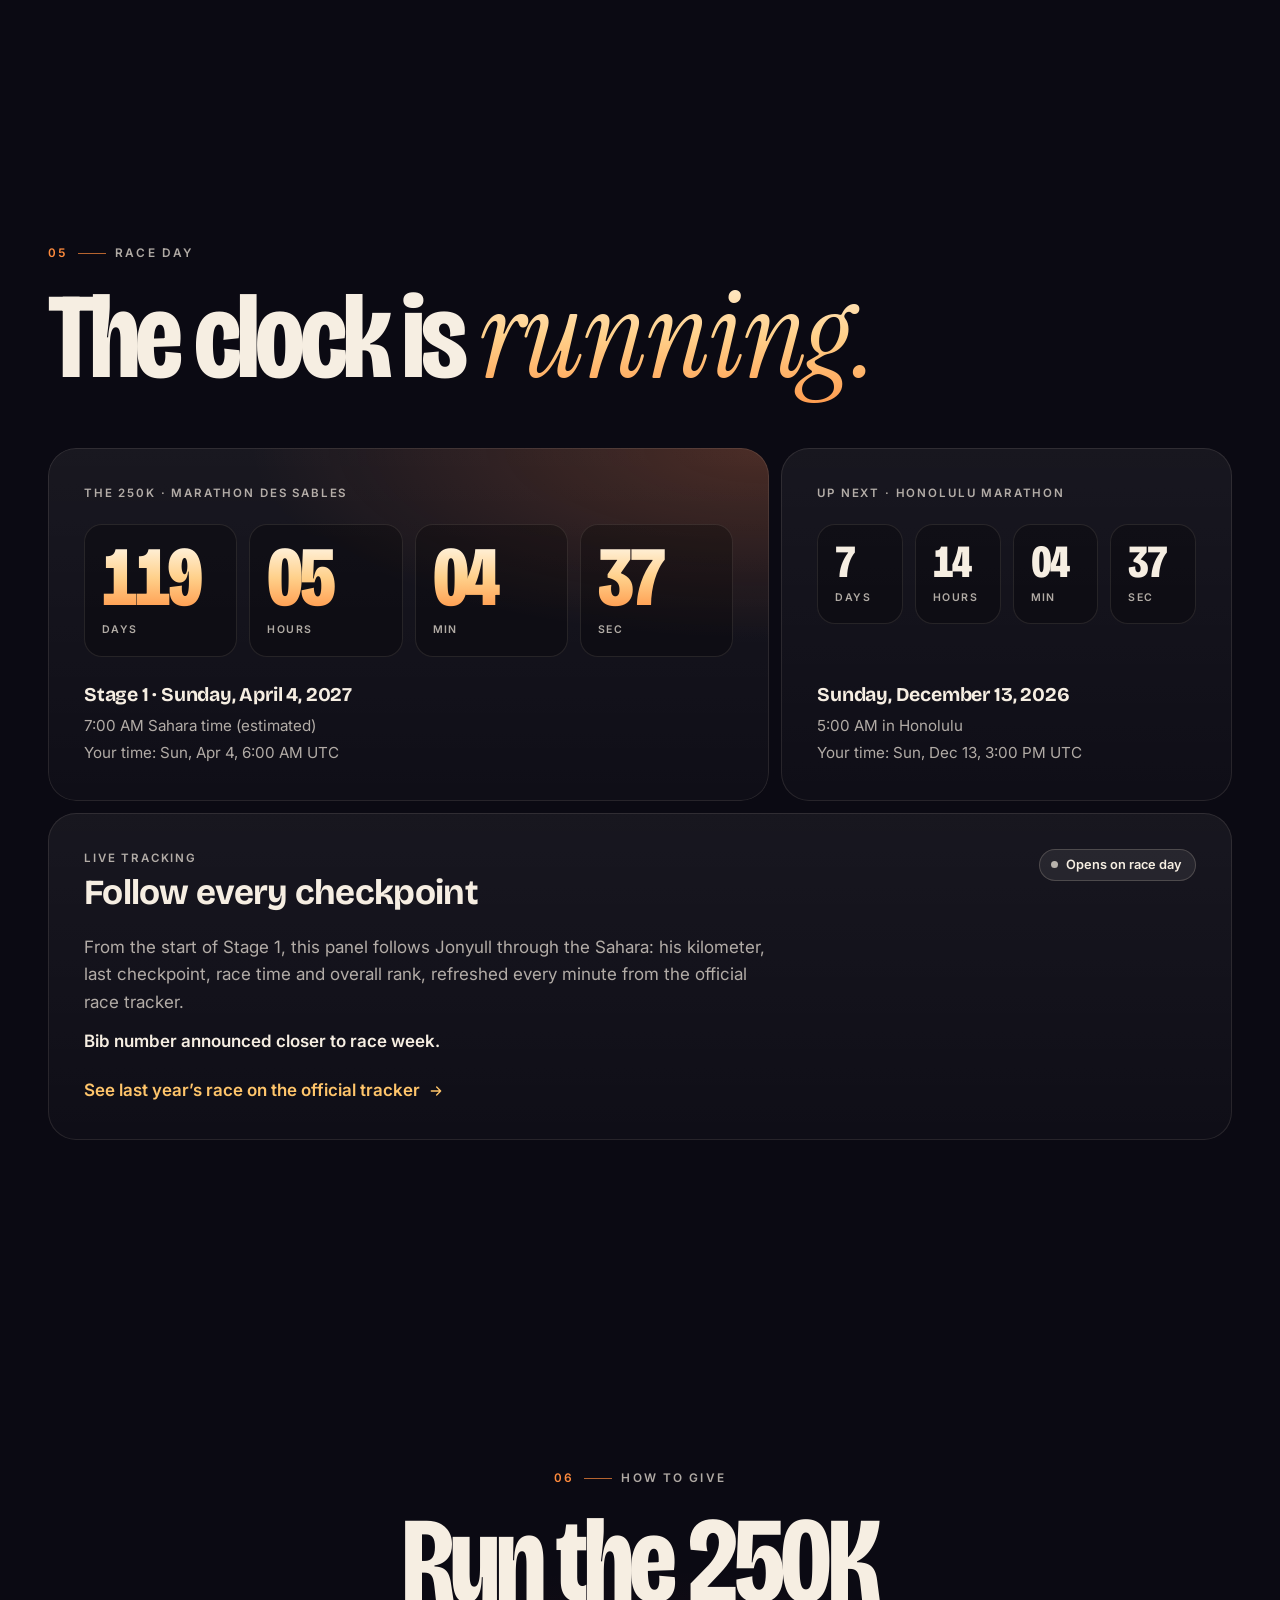
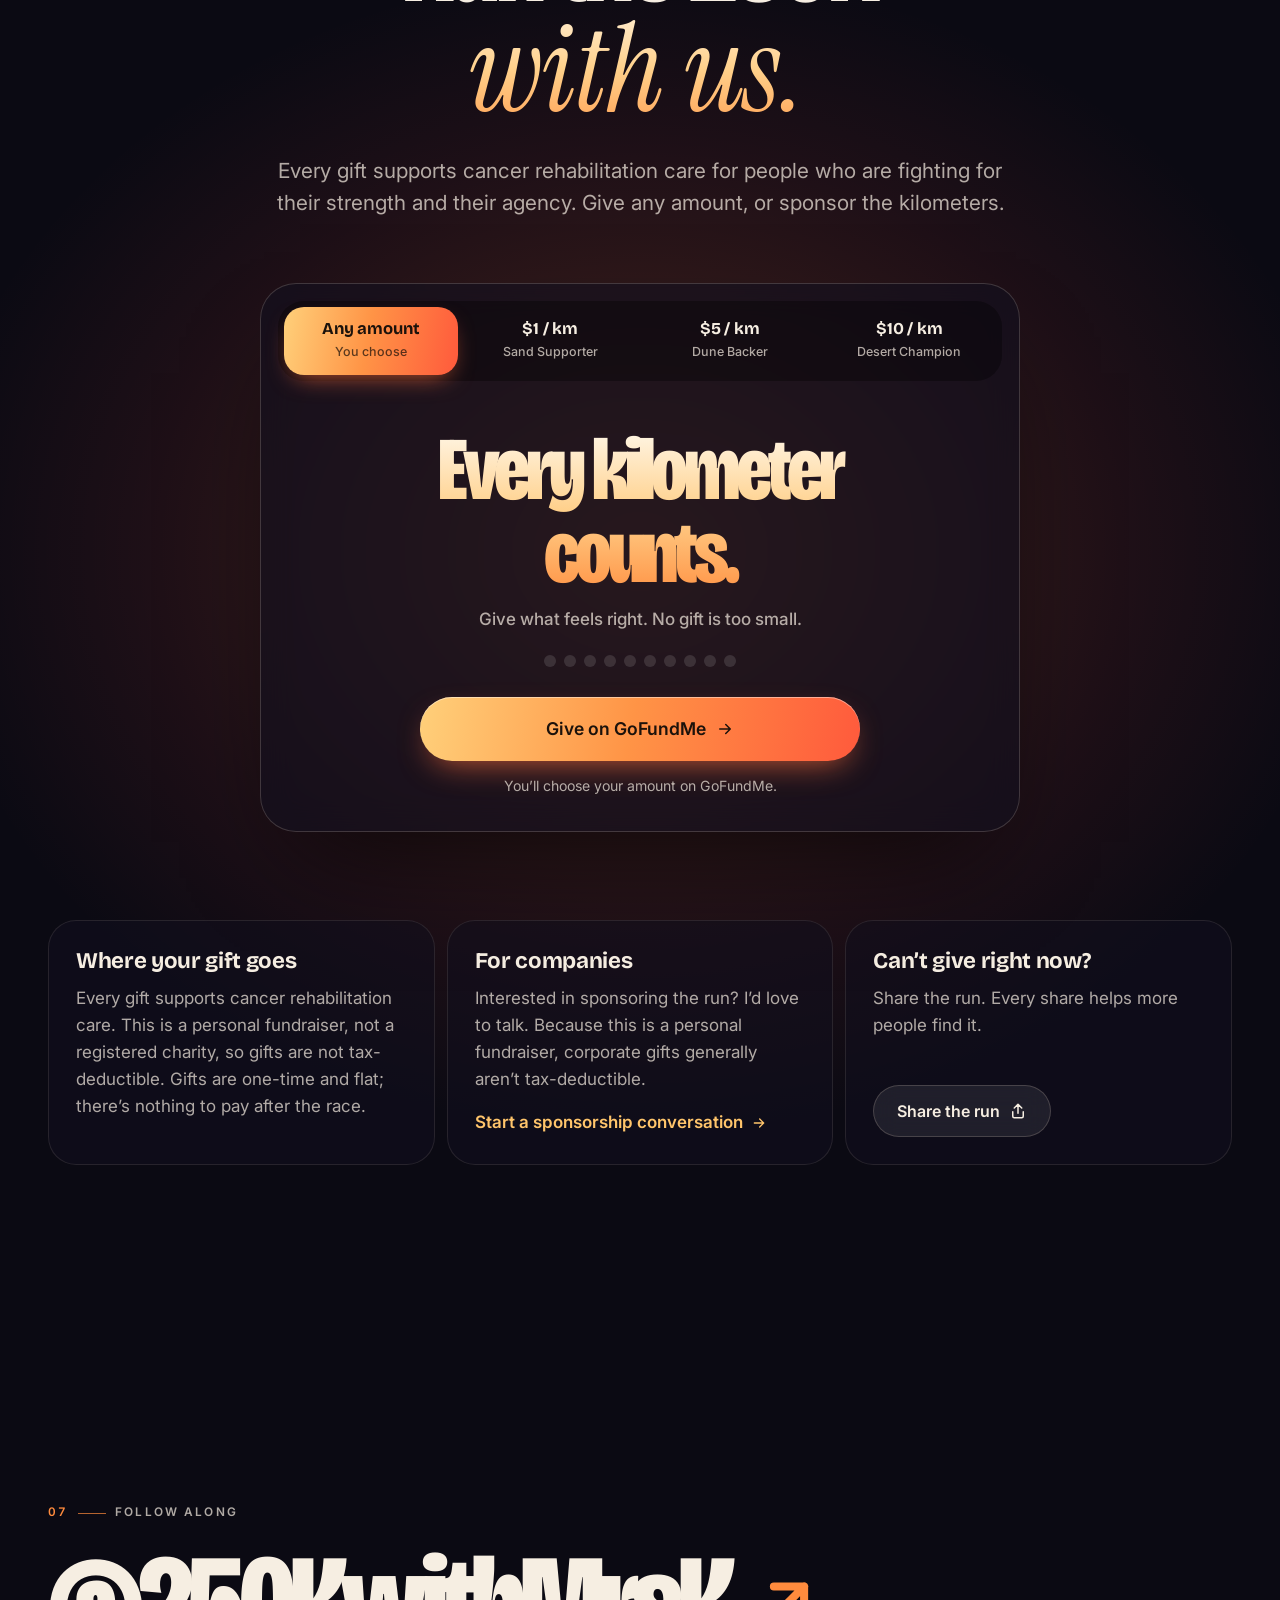
==== commit 6b515db2: "250K page: giving picker defaults to "any amount" Lead with "Every kilometer counts" instead of a $2" ====
--- a/250k/index.html
+++ b/250k/index.html
@@ -456,29 +456,34 @@
         <header class="give__head">
           <p class="label label--center" data-reveal><span>06</span>How to give</p>
           <h2 class="display display--center" id="give-title" data-reveal>Run the 250K <em>with us.</em></h2>
-          <p class="lead" data-reveal>Every gift supports cancer rehabilitation care for people who are fighting for their strength and their agency. Pick a pace, priced by the kilometer.</p>
+          <p class="lead" data-reveal>Every gift supports cancer rehabilitation care for people who are fighting for their strength and their agency. Give any amount, or sponsor the kilometers.</p>
         </header>
 
         <div class="picker" data-picker data-reveal>
           <fieldset class="picker__seg">
-            <legend class="visually-hidden">Choose a giving pace</legend>
-            <input type="radio" name="pace" id="pace-1" value="250" checked>
-            <label for="pace-1"><b>Sand Supporter</b><span>$1 / km</span></label>
-            <input type="radio" name="pace" id="pace-2" value="1250">
-            <label for="pace-2"><b>Dune Backer</b><span>$5 / km</span></label>
-            <input type="radio" name="pace" id="pace-3" value="2500">
-            <label for="pace-3"><b>Desert Champion</b><span>$10 / km</span></label>
+            <legend class="visually-hidden">Choose how to give</legend>
+            <input type="radio" name="pace" id="pace-0" value="0" checked>
+            <label for="pace-0"><b>Any amount</b><span>You choose</span></label>
+            <input type="radio" name="pace" id="pace-1" value="1">
+            <label for="pace-1"><b>$1 / km</b><span>Sand Supporter</span></label>
+            <input type="radio" name="pace" id="pace-2" value="5">
+            <label for="pace-2"><b>$5 / km</b><span>Dune Backer</span></label>
+            <input type="radio" name="pace" id="pace-3" value="10">
+            <label for="pace-3"><b>$10 / km</b><span>Desert Champion</span></label>
           </fieldset>
 
           <div class="picker__stage" aria-live="polite">
-            <div class="picker__view picker__view--1"><p class="picker__amount" data-amount="250">$250</p><p class="picker__math">$1 a kilometer × 250 km</p></div>
-            <div class="picker__view picker__view--2"><p class="picker__amount" data-amount="1250">$1,250</p><p class="picker__math">$5 a kilometer × 250 km</p></div>
-            <div class="picker__view picker__view--3"><p class="picker__amount" data-amount="2500">$2,500</p><p class="picker__math">$10 a kilometer × 250 km</p></div>
+            <div class="picker__views">
+              <div class="picker__view picker__view--0"><p class="picker__amount picker__amount--words">Every kilometer counts.</p><p class="picker__math">Give what feels right. No gift is too small.</p></div>
+              <div class="picker__view picker__view--1"><p class="picker__amount">$<span data-amount="1">1</span><small>/km</small></p><p class="picker__math">Sand Supporter · $250 sponsors all 250 km</p></div>
+              <div class="picker__view picker__view--2"><p class="picker__amount">$<span data-amount="5">5</span><small>/km</small></p><p class="picker__math">Dune Backer · $1,250 sponsors all 250 km</p></div>
+              <div class="picker__view picker__view--3"><p class="picker__amount">$<span data-amount="10">10</span><small>/km</small></p><p class="picker__math">Desert Champion · $2,500 sponsors all 250 km</p></div>
+            </div>
             <div class="picker__suns" aria-hidden="true"><i></i><i></i><i></i><i></i><i></i><i></i><i></i><i></i><i></i><i></i></div>
           </div>
 
-          <a class="btn btn--sun btn--xl picker__cta" href="https://gofund.me/09f36297f">Continue to GoFundMe <svg viewBox="0 0 24 24" aria-hidden="true"><path d="M5 12h14M13 6l6 6-6 6"/></svg></a>
-          <p class="picker__hint">You’ll enter your amount on GoFundMe. Any amount helps; every kilometer counts.</p>
+          <a class="btn btn--sun btn--xl picker__cta" href="https://gofund.me/09f36297f">Give on GoFundMe <svg viewBox="0 0 24 24" aria-hidden="true"><path d="M5 12h14M13 6l6 6-6 6"/></svg></a>
+          <p class="picker__hint">You’ll choose your amount on GoFundMe.</p>
         </div>
 
         <div class="give__grid">
--- a/250k/styles.css
+++ b/250k/styles.css
@@ -772,7 +772,7 @@
   box-shadow: inset 0 0 0 1px var(--line-2), 0 50px 100px -40px rgba(0, 0, 0, 0.7);
   text-align: center;
 }
-.picker__seg { display: grid; grid-template-columns: repeat(3, minmax(0, 1fr)); gap: 6px; margin: 0; padding: 6px; border: 0; border-radius: 26px; background: rgba(0, 0, 0, 0.35); }
+.picker__seg { display: grid; grid-template-columns: repeat(4, minmax(0, 1fr)); gap: 6px; margin: 0; padding: 6px; border: 0; border-radius: 26px; background: rgba(0, 0, 0, 0.35); }
 .picker__seg input { position: absolute; opacity: 0; pointer-events: none; }
 .picker__seg label {
   display: flex; flex-direction: column; align-items: center; justify-content: center; gap: 4px;
@@ -787,17 +787,23 @@
 .picker__seg input:checked + label span { color: rgba(28, 18, 11, 0.72); }
 .picker__seg input:focus-visible + label { outline: 3px solid var(--sun); outline-offset: 2px; }
 .picker__stage { padding: clamp(30px, 5vw, 48px) 0 clamp(22px, 3vw, 30px); }
-.picker__view { display: none; }
+/* Views share one grid cell so switching never changes the card's height. */
+.picker__views { display: grid; align-items: center; }
+.picker__view { grid-area: 1 / 1; visibility: hidden; opacity: 0; transition: opacity 0.3s; }
+.picker:has(#pace-0:checked) .picker__view--0,
 .picker:has(#pace-1:checked) .picker__view--1,
 .picker:has(#pace-2:checked) .picker__view--2,
-.picker:has(#pace-3:checked) .picker__view--3 { display: block; }
-@supports not selector(:has(*)) { .picker__view--1 { display: block; } }
+.picker:has(#pace-3:checked) .picker__view--3 { visibility: visible; opacity: 1; }
+@supports not selector(:has(*)) { .picker__view--0 { visibility: visible; opacity: 1; } }
 .picker__amount {
   font-family: var(--f-display); font-weight: 800; font-stretch: 75%;
   font-size: clamp(4.6rem, 16vw, 9.5rem); line-height: 0.88; letter-spacing: -0.045em; font-variant-numeric: tabular-nums;
   background: var(--grad-text); -webkit-background-clip: text; background-clip: text; color: transparent;
 }
+.picker__amount small { margin-left: 0.06em; font-size: 0.32em; letter-spacing: -0.01em; }
+.picker__amount--words { max-width: 11ch; margin-inline: auto; font-size: clamp(3rem, 9vw, 5.6rem); line-height: 0.92; text-wrap: balance; }
 .picker__math { margin-top: 12px; font-weight: 500; color: var(--fg-2); }
+@media (max-width: 560px) { .picker__seg { grid-template-columns: repeat(2, minmax(0, 1fr)); } }
 .picker__suns { display: flex; justify-content: center; gap: 8px; margin-top: 22px; }
 .picker__suns i { width: 12px; height: 12px; border-radius: 50%; background: rgba(255, 255, 255, 0.12); transition: background-color 0.3s, box-shadow 0.3s, transform 0.3s var(--ease-out); }
 .picker:has(#pace-1:checked) .picker__suns i:nth-child(-n+1),
@@ -853,17 +859,17 @@
 .footer__top { display: flex; flex-wrap: wrap; align-items: flex-end; justify-content: space-between; gap: 28px; }
 .footer__line { font-family: var(--f-display); font-weight: 700; font-stretch: 80%; font-size: clamp(2.2rem, 5vw, 4rem); line-height: 0.95; letter-spacing: -0.03em; }
 .footer__actions { display: flex; flex-wrap: wrap; flex-shrink: 0; gap: 10px; }
-.footer__giant { position: relative; height: 20vw; margin-top: clamp(48px, 7vw, 80px); overflow: hidden; text-align: center; }
+.footer__giant { position: relative; margin-block: clamp(48px, 7vw, 80px) clamp(28px, 4vw, 48px); text-align: center; }
 .footer__giant p {
   position: relative;
   font-family: var(--f-display); font-weight: 800; font-stretch: 75%;
-  font-size: 27vw; line-height: 0.74; letter-spacing: -0.05em; text-transform: uppercase; white-space: nowrap;
-  padding-top: 0.2em;
-  background: linear-gradient(180deg, #fff2dc 10%, #ffb35f 45%, #ff5a3c 75%);
+  font-size: 24vw; line-height: 0.82; letter-spacing: -0.05em; text-transform: uppercase; white-space: nowrap;
+  padding-block: 0.08em 0.06em;
+  background: linear-gradient(180deg, #fff2dc 10%, #ffb35f 50%, #ff5a3c 92%);
   -webkit-background-clip: text; background-clip: text; color: transparent;
 }
 .footer__sun {
-  position: absolute; left: 50%; bottom: -26vw; width: 44vw; aspect-ratio: 1; margin-left: -22vw; border-radius: 50%;
+  position: absolute; left: 50%; bottom: -24vw; width: 44vw; aspect-ratio: 1; margin-left: -22vw; border-radius: 50%;
   background: radial-gradient(closest-side, rgba(255, 160, 80, 0.45), rgba(255, 100, 60, 0.12) 60%, transparent 100%);
 }
 .footer__fine {
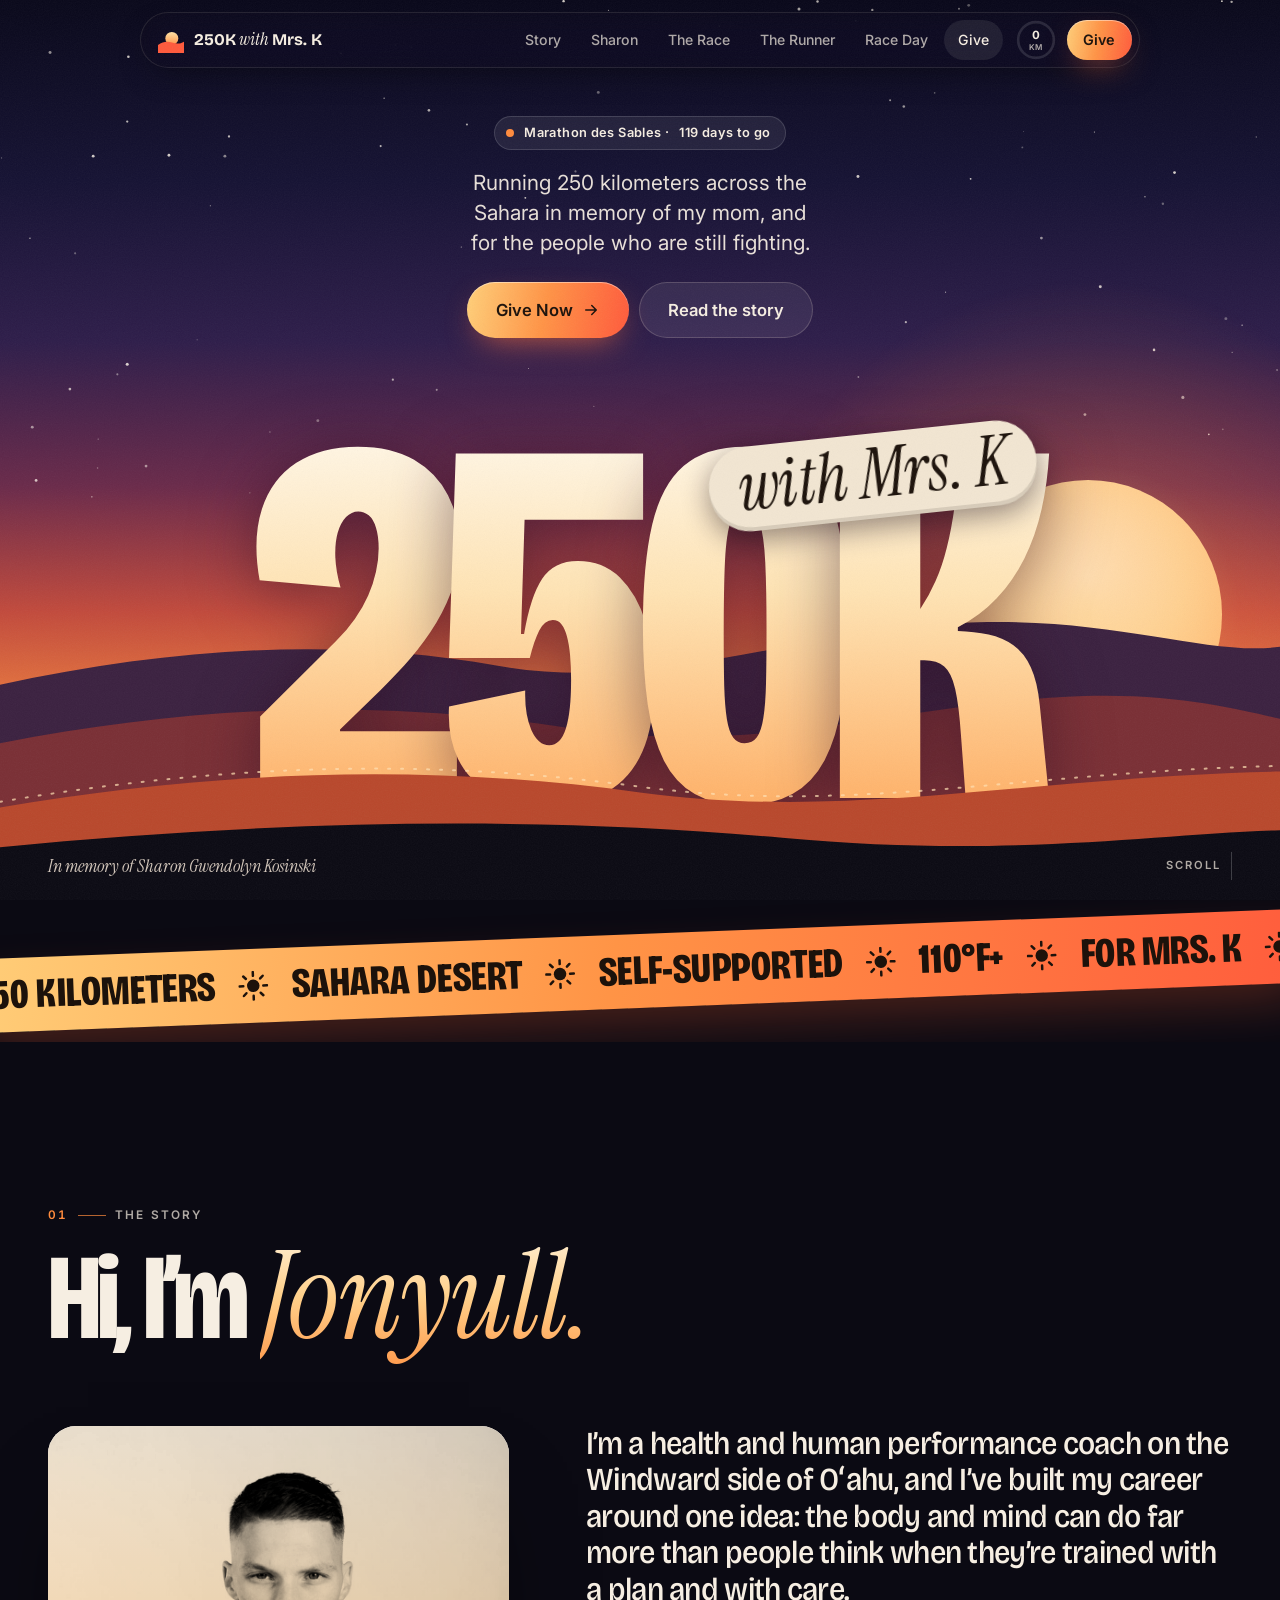
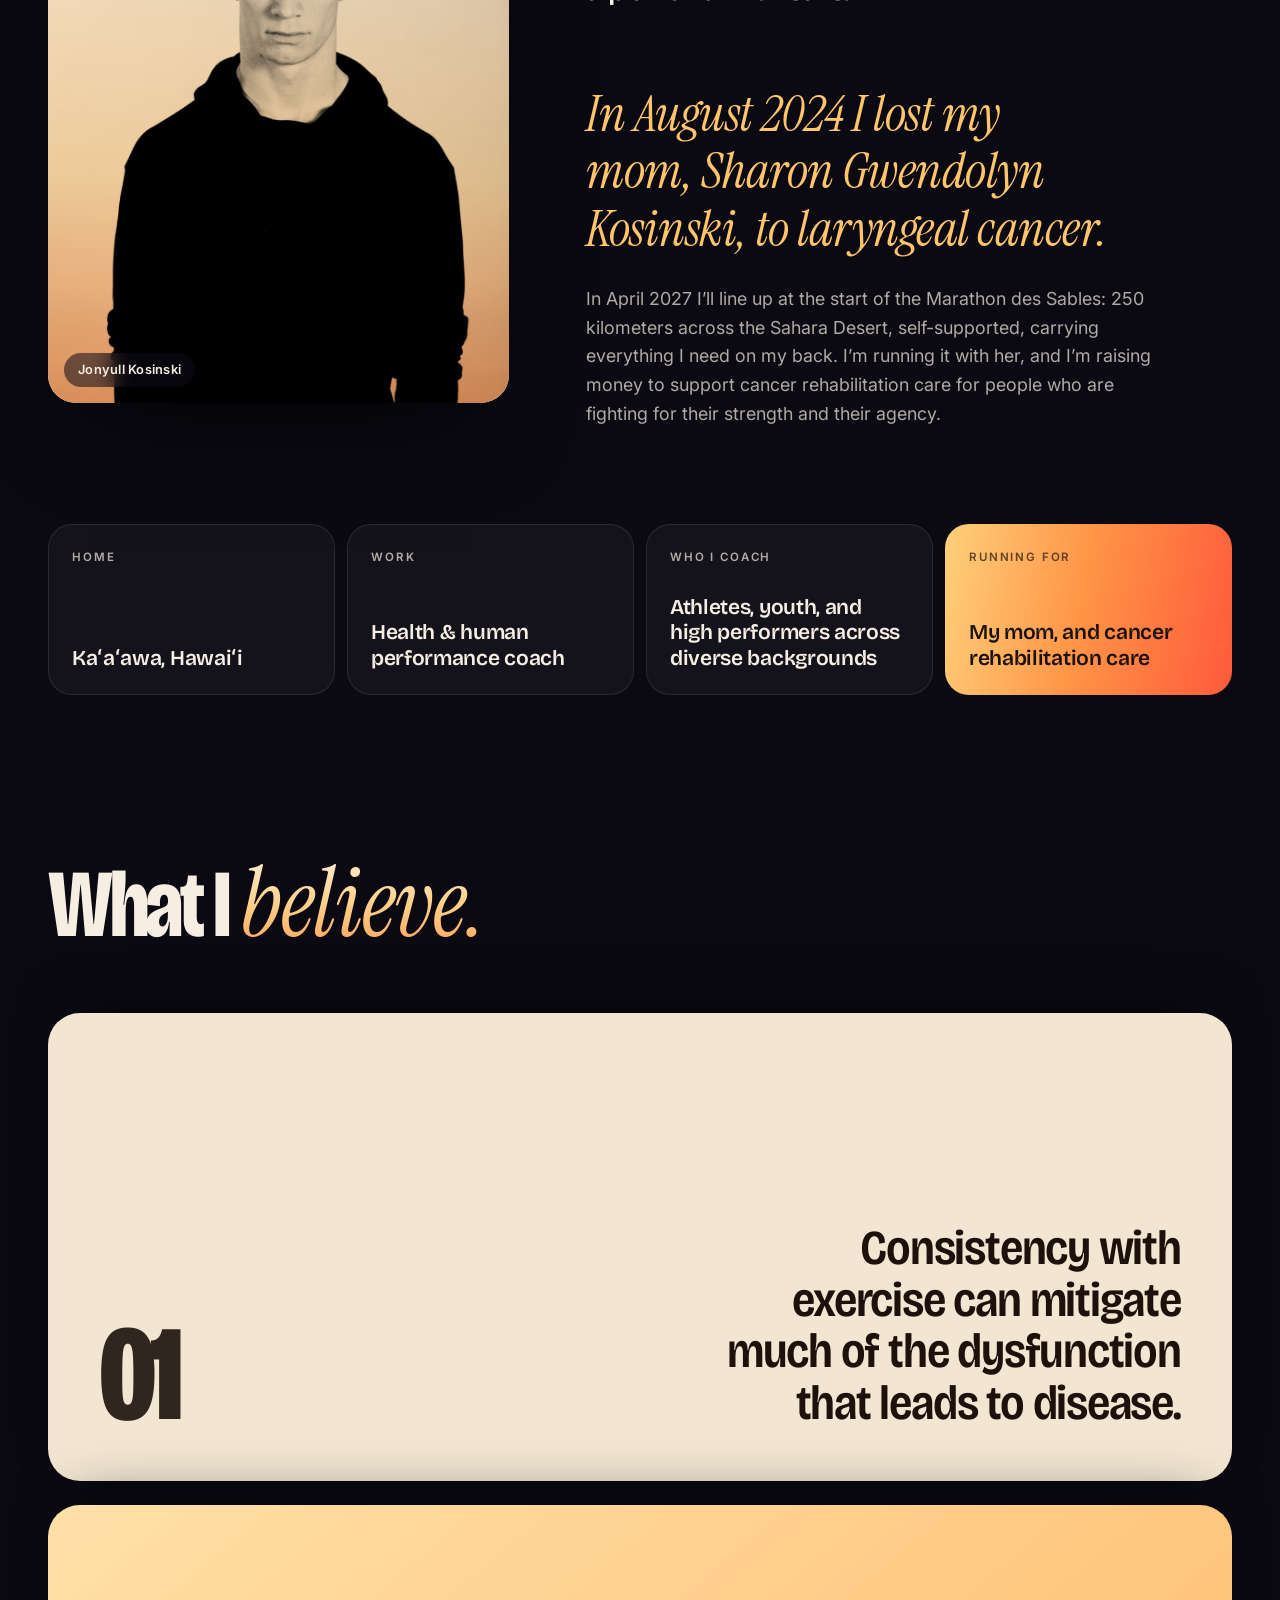
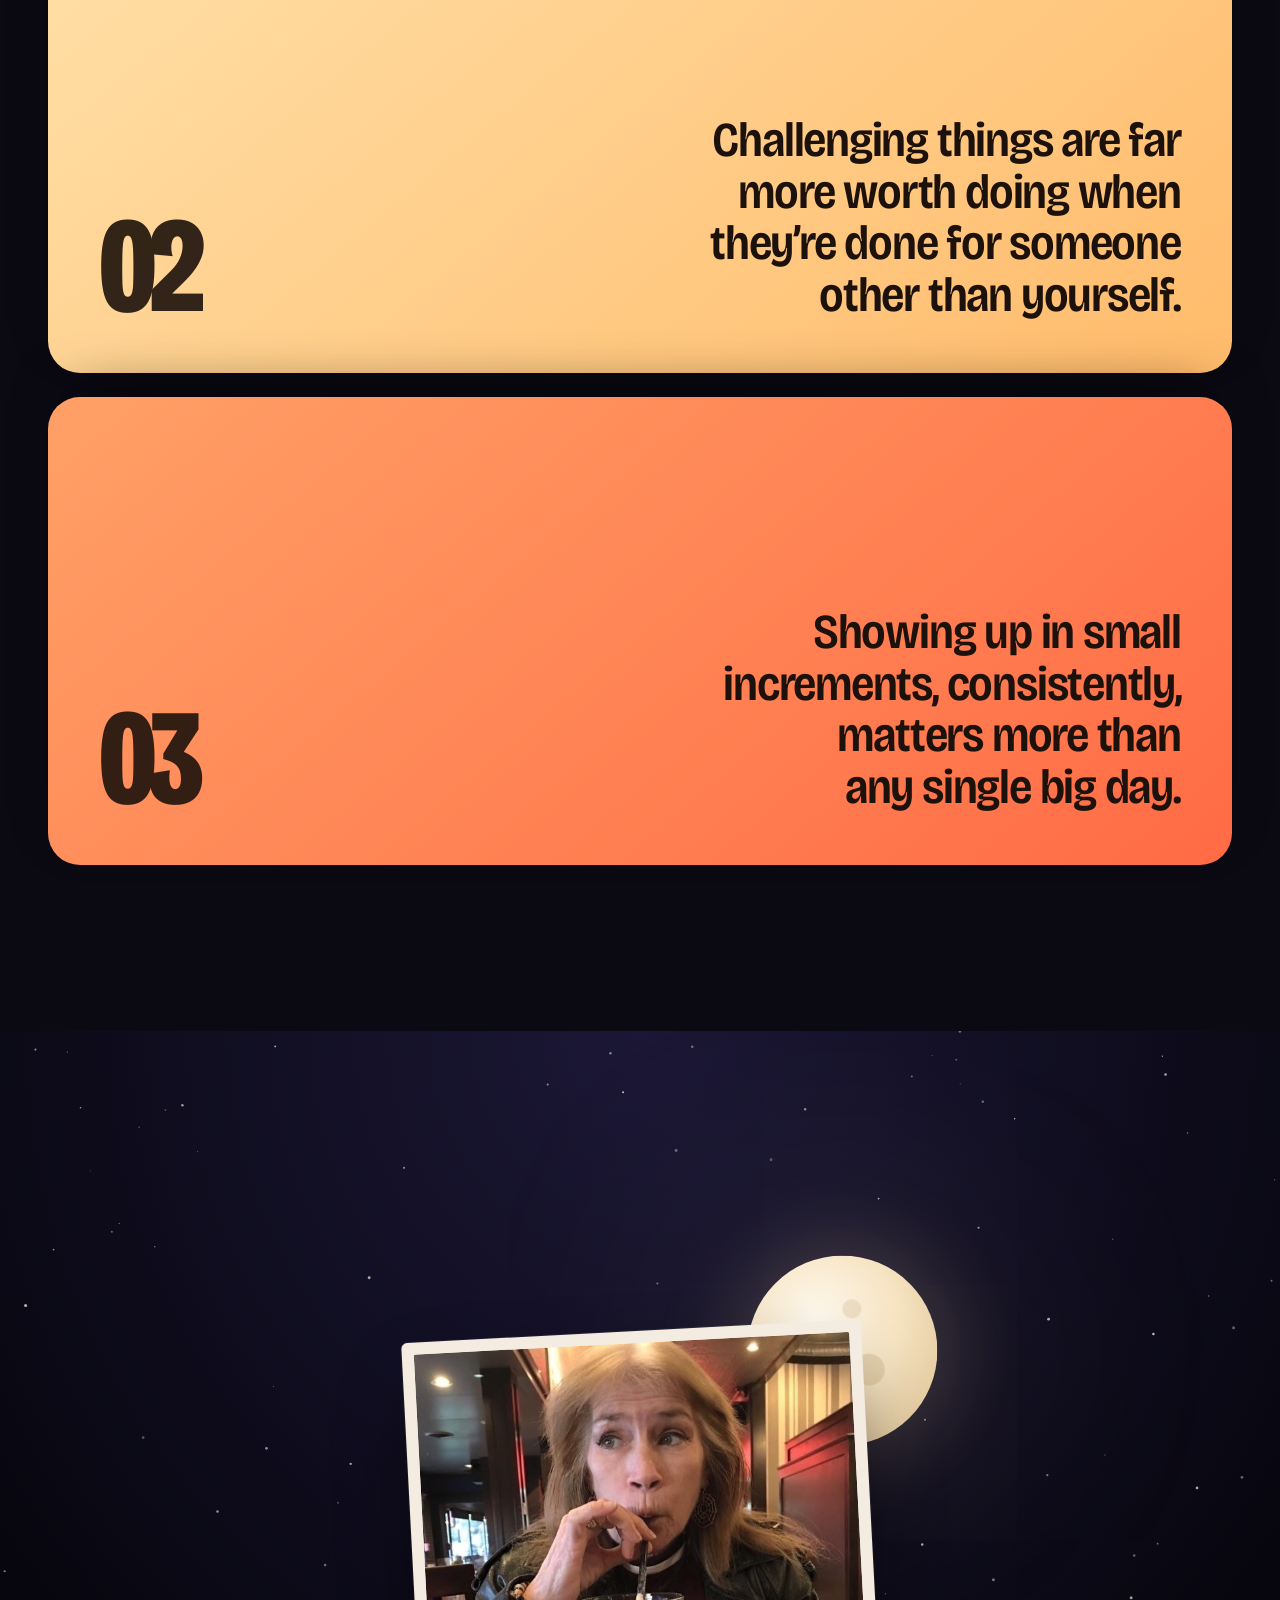
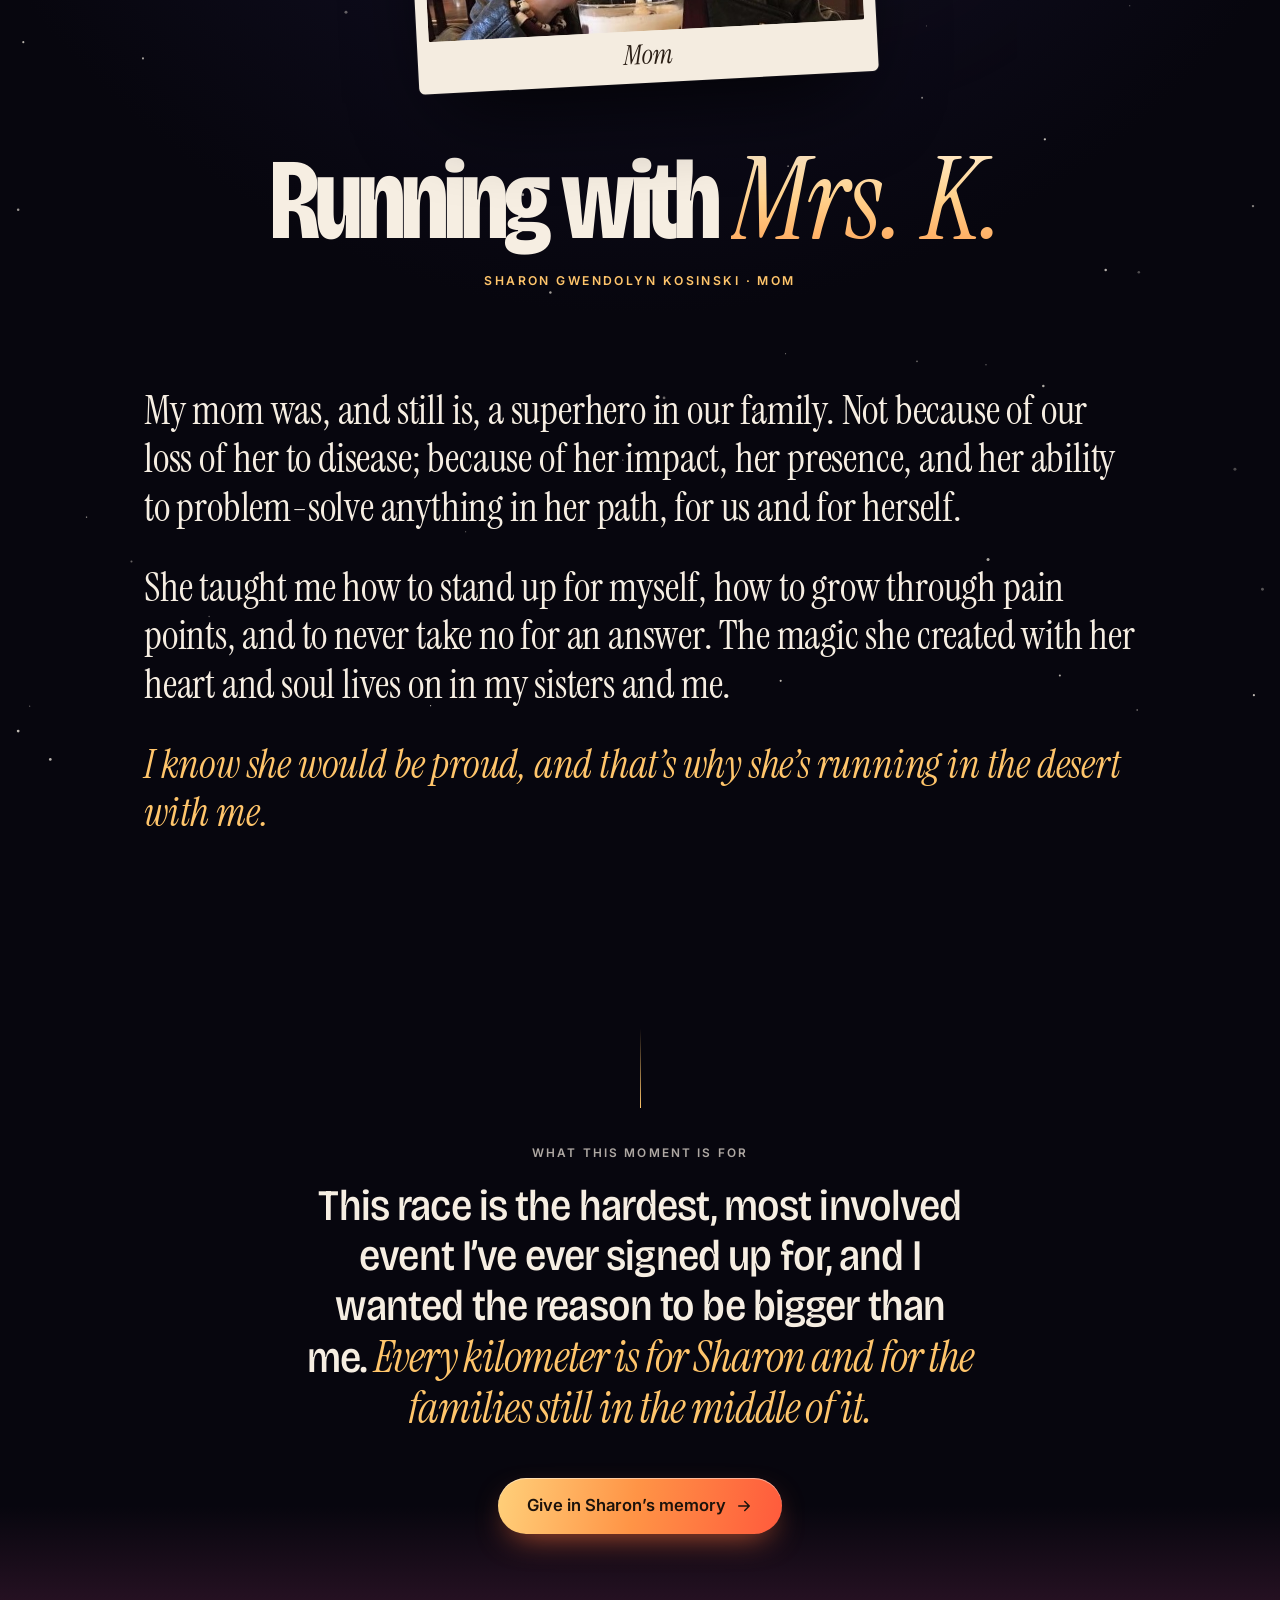
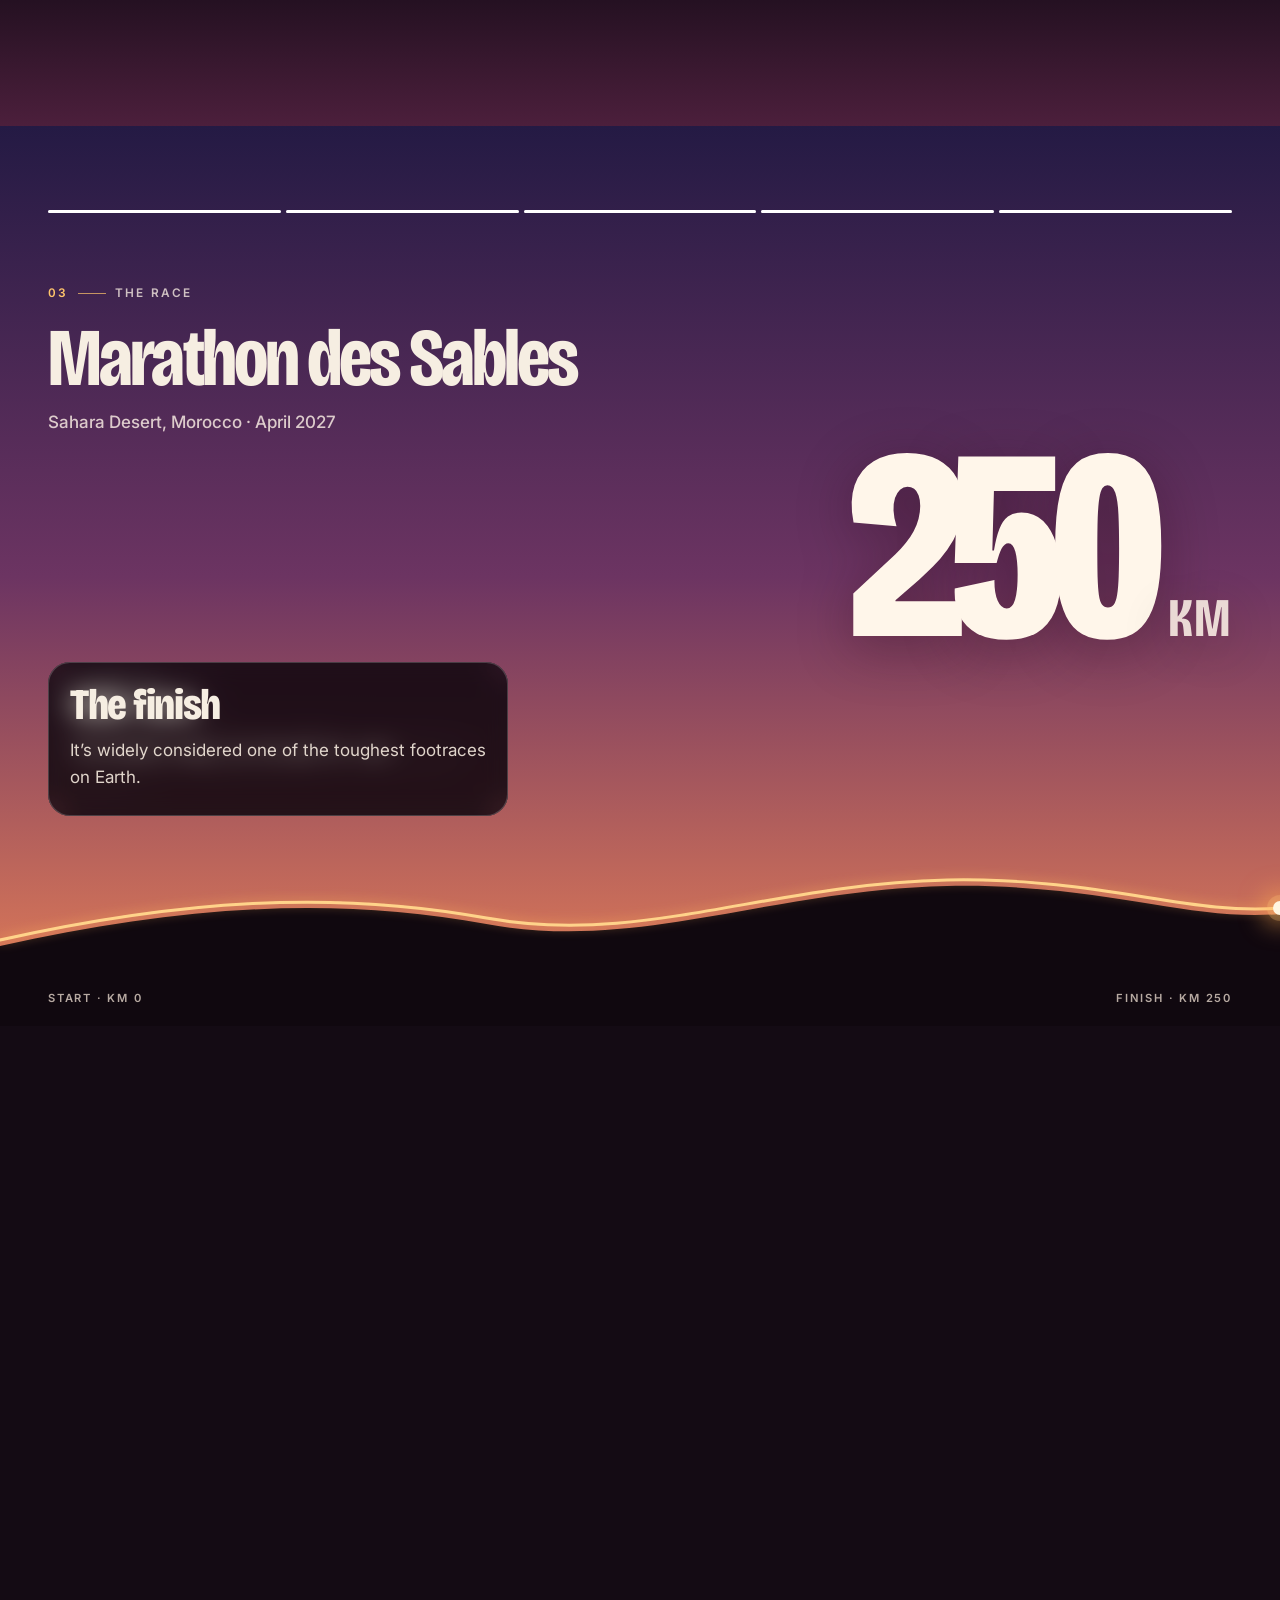
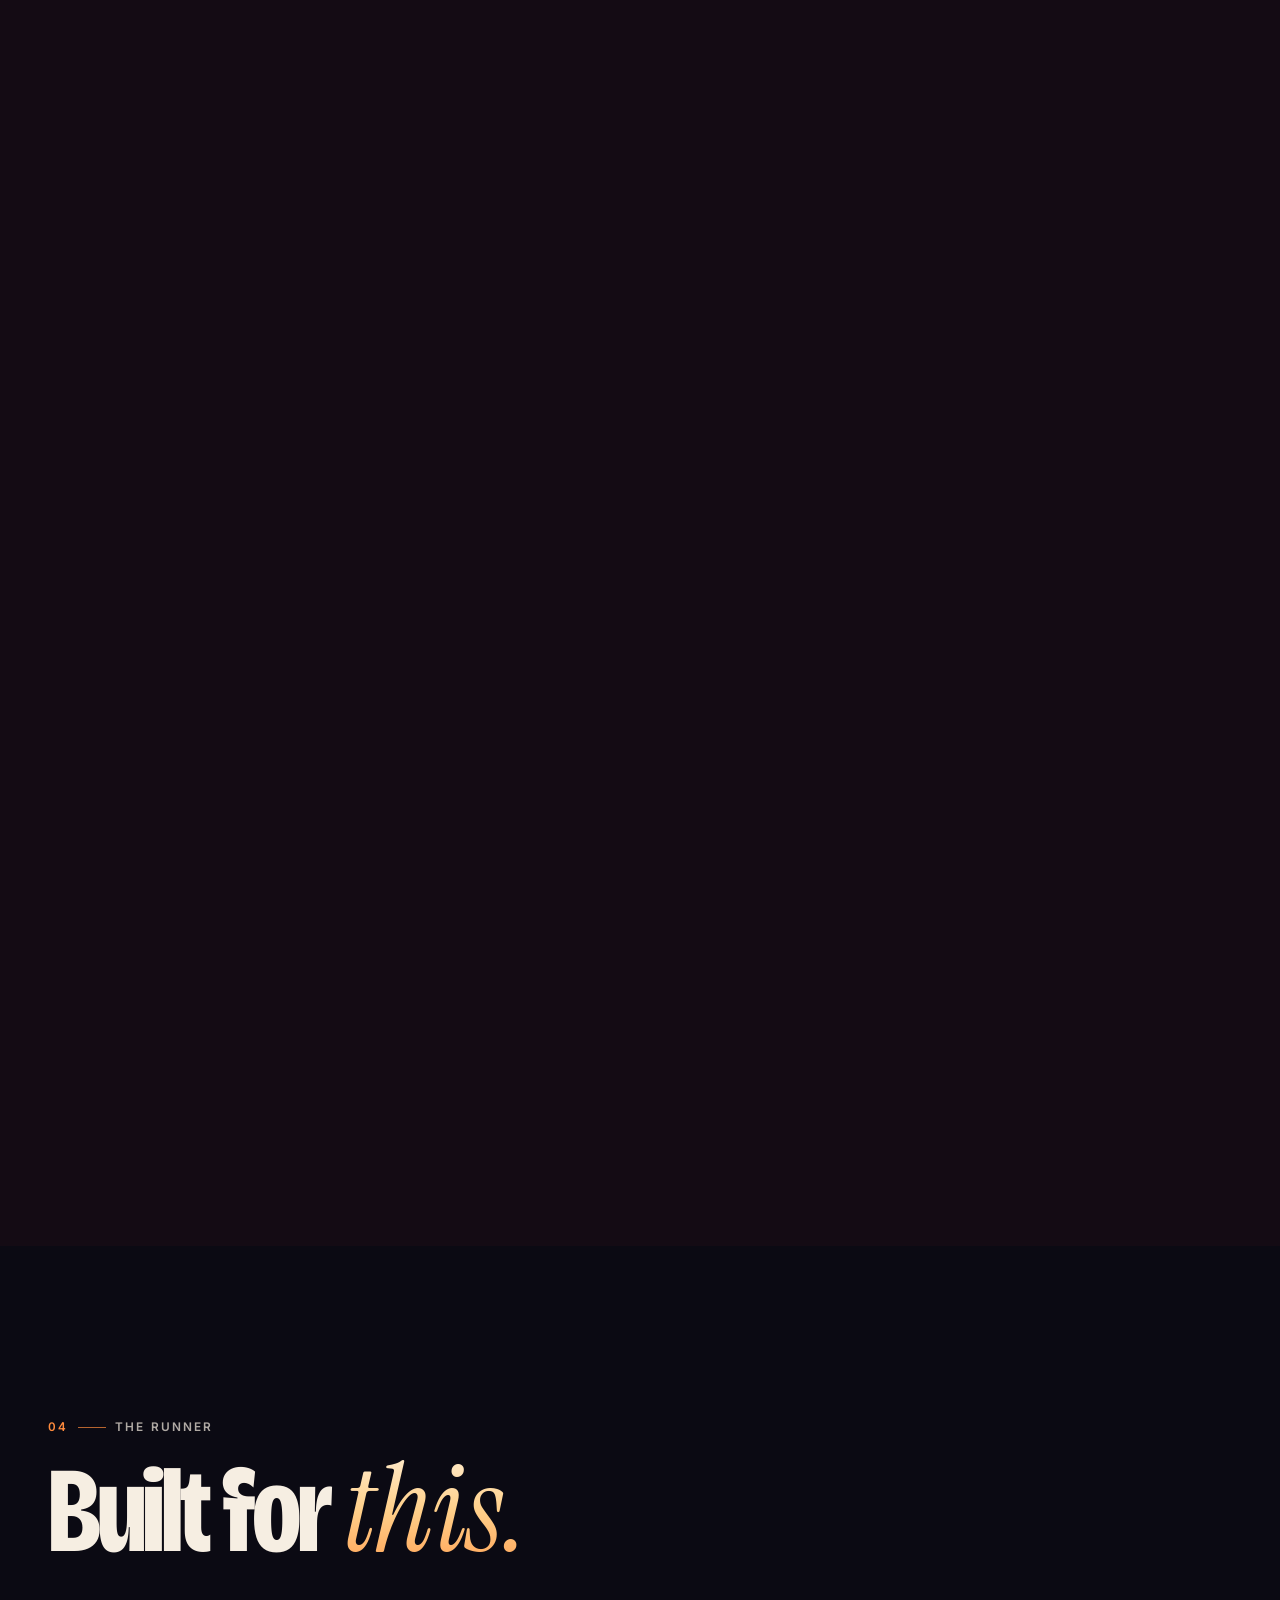
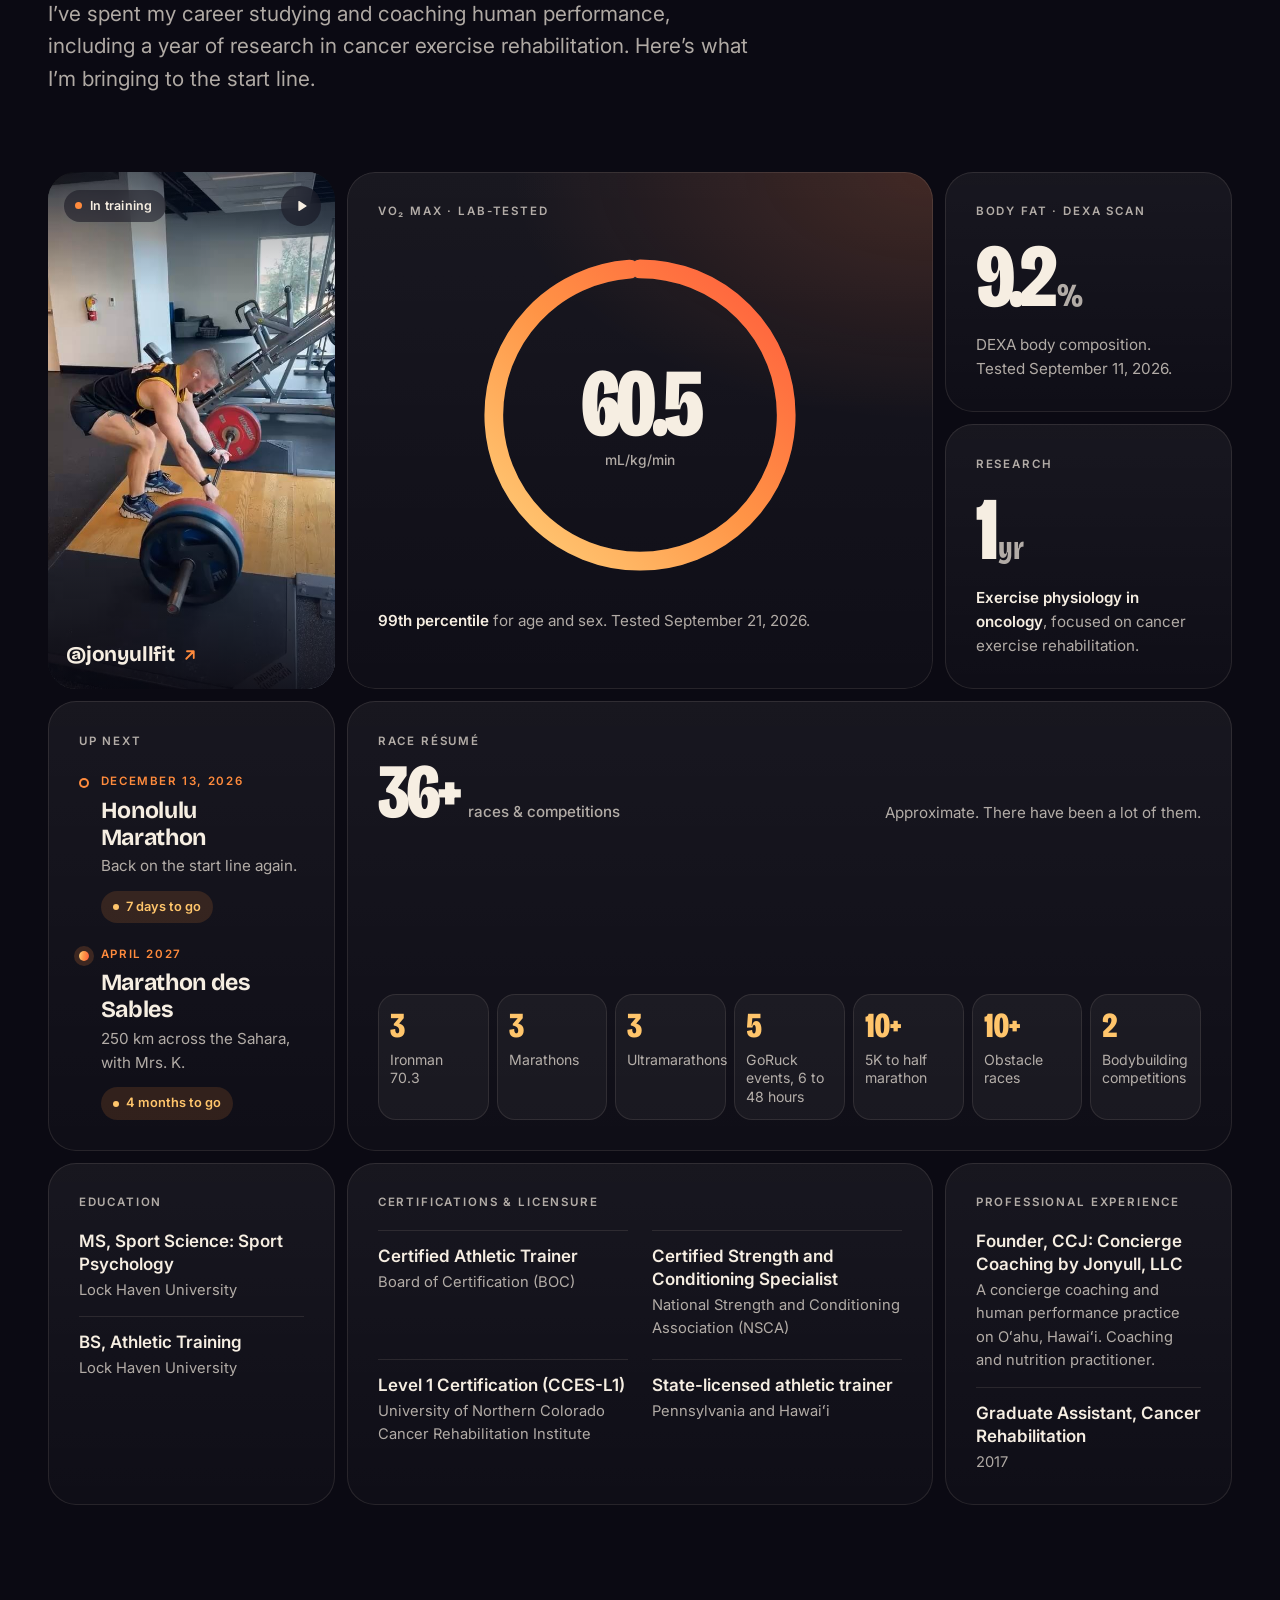
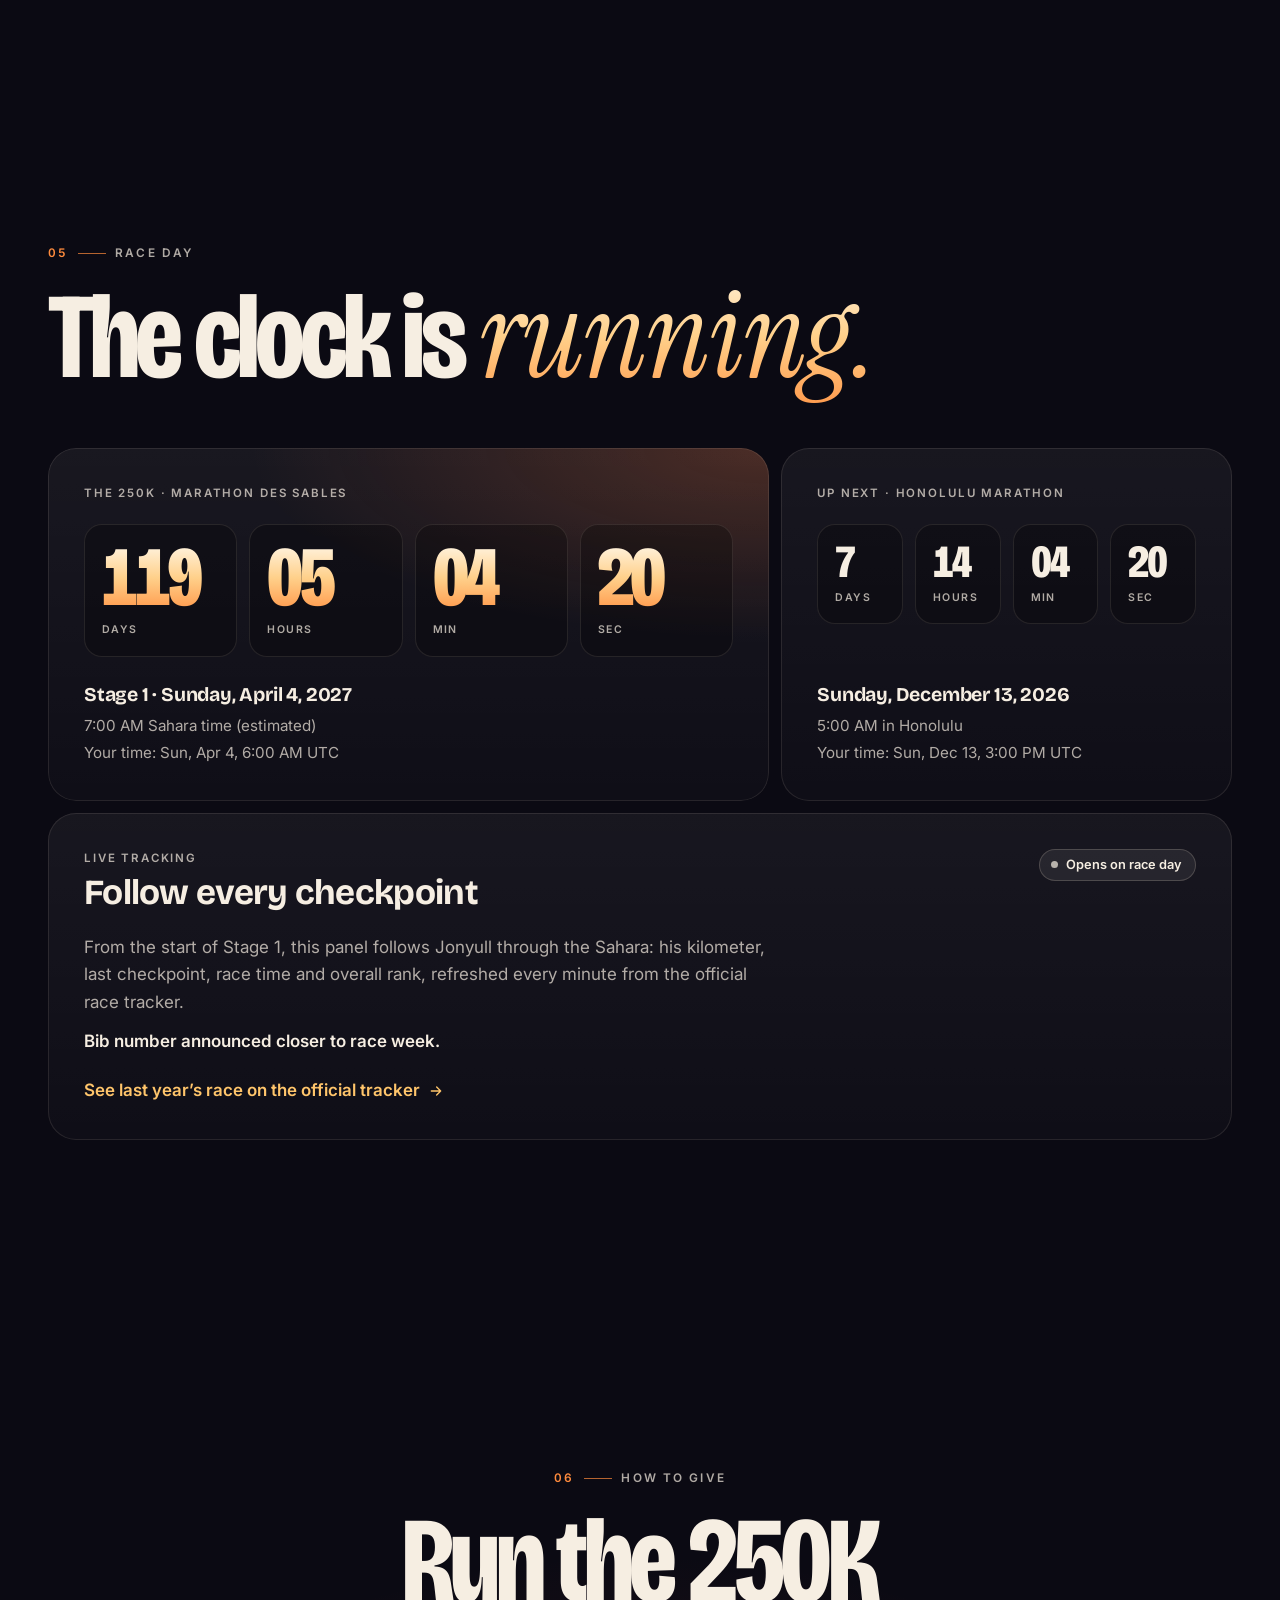
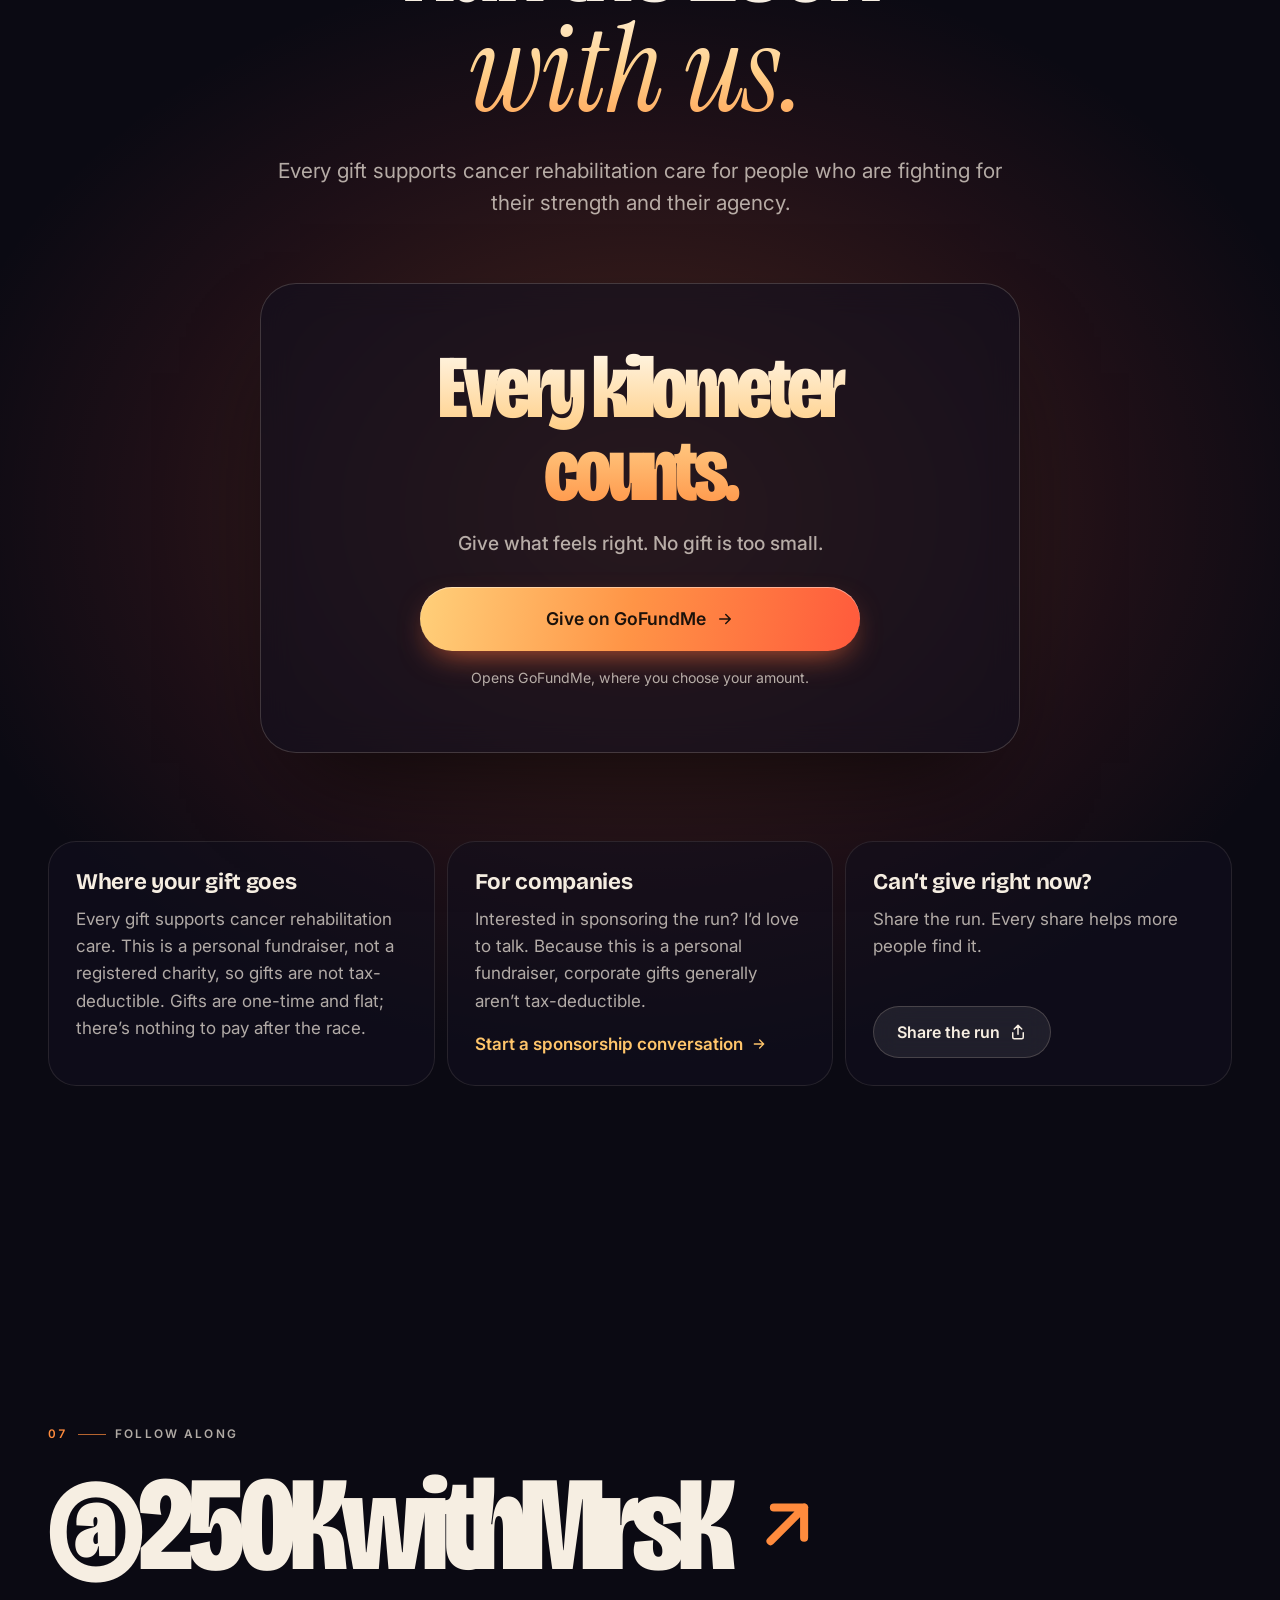
==== commit 56f31d00: "250K page: replace the giving picker with a single give card Choosing a tier on the page didn't carr" ====
--- a/250k/index.html
+++ b/250k/index.html
@@ -456,34 +456,14 @@
         <header class="give__head">
           <p class="label label--center" data-reveal><span>06</span>How to give</p>
           <h2 class="display display--center" id="give-title" data-reveal>Run the 250K <em>with us.</em></h2>
-          <p class="lead" data-reveal>Every gift supports cancer rehabilitation care for people who are fighting for their strength and their agency. Give any amount, or sponsor the kilometers.</p>
+          <p class="lead" data-reveal>Every gift supports cancer rehabilitation care for people who are fighting for their strength and their agency.</p>
         </header>
 
-        <div class="picker" data-picker data-reveal>
-          <fieldset class="picker__seg">
-            <legend class="visually-hidden">Choose how to give</legend>
-            <input type="radio" name="pace" id="pace-0" value="0" checked>
-            <label for="pace-0"><b>Any amount</b><span>You choose</span></label>
-            <input type="radio" name="pace" id="pace-1" value="1">
-            <label for="pace-1"><b>$1 / km</b><span>Sand Supporter</span></label>
-            <input type="radio" name="pace" id="pace-2" value="5">
-            <label for="pace-2"><b>$5 / km</b><span>Dune Backer</span></label>
-            <input type="radio" name="pace" id="pace-3" value="10">
-            <label for="pace-3"><b>$10 / km</b><span>Desert Champion</span></label>
-          </fieldset>
-
-          <div class="picker__stage" aria-live="polite">
-            <div class="picker__views">
-              <div class="picker__view picker__view--0"><p class="picker__amount picker__amount--words">Every kilometer counts.</p><p class="picker__math">Give what feels right. No gift is too small.</p></div>
-              <div class="picker__view picker__view--1"><p class="picker__amount">$<span data-amount="1">1</span><small>/km</small></p><p class="picker__math">Sand Supporter · $250 sponsors all 250 km</p></div>
-              <div class="picker__view picker__view--2"><p class="picker__amount">$<span data-amount="5">5</span><small>/km</small></p><p class="picker__math">Dune Backer · $1,250 sponsors all 250 km</p></div>
-              <div class="picker__view picker__view--3"><p class="picker__amount">$<span data-amount="10">10</span><small>/km</small></p><p class="picker__math">Desert Champion · $2,500 sponsors all 250 km</p></div>
-            </div>
-            <div class="picker__suns" aria-hidden="true"><i></i><i></i><i></i><i></i><i></i><i></i><i></i><i></i><i></i><i></i></div>
-          </div>
-
-          <a class="btn btn--sun btn--xl picker__cta" href="https://gofund.me/09f36297f">Give on GoFundMe <svg viewBox="0 0 24 24" aria-hidden="true"><path d="M5 12h14M13 6l6 6-6 6"/></svg></a>
-          <p class="picker__hint">You’ll choose your amount on GoFundMe.</p>
+        <div class="give-card" data-reveal>
+          <p class="give-card__headline">Every kilometer counts.</p>
+          <p class="give-card__sub">Give what feels right. No gift is too small.</p>
+          <a class="btn btn--sun btn--xl give-card__cta" href="https://gofund.me/09f36297f">Give on GoFundMe <svg viewBox="0 0 24 24" aria-hidden="true"><path d="M5 12h14M13 6l6 6-6 6"/></svg></a>
+          <p class="give-card__hint">Opens GoFundMe, where you choose your amount.</p>
         </div>
 
         <div class="give__grid">
--- a/250k/styles.css
+++ b/250k/styles.css
@@ -763,57 +763,25 @@
 .give__head { max-width: 760px; margin-inline: auto; text-align: center; }
 .give__head .lead { margin-top: clamp(20px, 2.6vw, 28px); }
 
-.picker {
+.give-card {
+  display: flex; flex-direction: column; align-items: center; gap: 16px;
   max-width: 760px; margin: clamp(44px, 6vw, 64px) auto 0;
-  padding: clamp(12px, 2vw, 18px) clamp(12px, 2vw, 18px) clamp(26px, 3vw, 34px);
+  padding: clamp(36px, 6vw, 64px) clamp(20px, 4vw, 48px);
   border-radius: 36px;
   background: rgba(18, 15, 30, 0.6);
   -webkit-backdrop-filter: blur(16px); backdrop-filter: blur(16px);
   box-shadow: inset 0 0 0 1px var(--line-2), 0 50px 100px -40px rgba(0, 0, 0, 0.7);
   text-align: center;
 }
-.picker__seg { display: grid; grid-template-columns: repeat(4, minmax(0, 1fr)); gap: 6px; margin: 0; padding: 6px; border: 0; border-radius: 26px; background: rgba(0, 0, 0, 0.35); }
-.picker__seg input { position: absolute; opacity: 0; pointer-events: none; }
-.picker__seg label {
-  display: flex; flex-direction: column; align-items: center; justify-content: center; gap: 4px;
-  min-height: 68px; padding: 10px 6px; border-radius: 20px;
-  cursor: pointer; -webkit-tap-highlight-color: transparent;
-  transition: background-color 0.3s, color 0.3s;
-}
-.picker__seg label:hover { background: rgba(255, 255, 255, 0.06); }
-.picker__seg b { font-family: var(--f-display); font-weight: 700; font-size: clamp(0.84rem, 1.6vw, 1.04rem); line-height: 1.1; letter-spacing: -0.01em; }
-.picker__seg label span { font-size: 0.78rem; font-weight: 500; color: var(--fg-2); }
-.picker__seg input:checked + label { background: var(--grad); color: var(--ink); box-shadow: 0 10px 24px -10px rgba(255, 110, 60, 0.8); }
-.picker__seg input:checked + label span { color: rgba(28, 18, 11, 0.72); }
-.picker__seg input:focus-visible + label { outline: 3px solid var(--sun); outline-offset: 2px; }
-.picker__stage { padding: clamp(30px, 5vw, 48px) 0 clamp(22px, 3vw, 30px); }
-/* Views share one grid cell so switching never changes the card's height. */
-.picker__views { display: grid; align-items: center; }
-.picker__view { grid-area: 1 / 1; visibility: hidden; opacity: 0; transition: opacity 0.3s; }
-.picker:has(#pace-0:checked) .picker__view--0,
-.picker:has(#pace-1:checked) .picker__view--1,
-.picker:has(#pace-2:checked) .picker__view--2,
-.picker:has(#pace-3:checked) .picker__view--3 { visibility: visible; opacity: 1; }
-@supports not selector(:has(*)) { .picker__view--0 { visibility: visible; opacity: 1; } }
-.picker__amount {
-  font-family: var(--f-display); font-weight: 800; font-stretch: 75%;
-  font-size: clamp(4.6rem, 16vw, 9.5rem); line-height: 0.88; letter-spacing: -0.045em; font-variant-numeric: tabular-nums;
+.give-card__headline {
+  max-width: 11ch;
+  font-family: var(--f-display); font-weight: 800; font-stretch: 75%;
+  font-size: clamp(3rem, 9vw, 5.6rem); line-height: 0.92; letter-spacing: -0.045em; text-wrap: balance;
   background: var(--grad-text); -webkit-background-clip: text; background-clip: text; color: transparent;
 }
-.picker__amount small { margin-left: 0.06em; font-size: 0.32em; letter-spacing: -0.01em; }
-.picker__amount--words { max-width: 11ch; margin-inline: auto; font-size: clamp(3rem, 9vw, 5.6rem); line-height: 0.92; text-wrap: balance; }
-.picker__math { margin-top: 12px; font-weight: 500; color: var(--fg-2); }
-@media (max-width: 560px) { .picker__seg { grid-template-columns: repeat(2, minmax(0, 1fr)); } }
-.picker__suns { display: flex; justify-content: center; gap: 8px; margin-top: 22px; }
-.picker__suns i { width: 12px; height: 12px; border-radius: 50%; background: rgba(255, 255, 255, 0.12); transition: background-color 0.3s, box-shadow 0.3s, transform 0.3s var(--ease-out); }
-.picker:has(#pace-1:checked) .picker__suns i:nth-child(-n+1),
-.picker:has(#pace-2:checked) .picker__suns i:nth-child(-n+5),
-.picker:has(#pace-3:checked) .picker__suns i {
-  background: radial-gradient(circle at 40% 35%, #fff1c9, #ffb04f 60%, #ff7a3d);
-  box-shadow: 0 0 14px rgba(255, 160, 70, 0.75); transform: scale(1.15);
-}
-.picker__cta { width: min(100%, 440px); }
-.picker__hint { max-width: 40ch; margin: 14px auto 0; font-size: 0.88rem; color: var(--fg-2); }
+.give-card__sub { font-size: clamp(1.05rem, 1.6vw, 1.2rem); font-weight: 500; color: var(--fg-2); }
+.give-card__cta { width: min(100%, 440px); margin-top: 12px; }
+.give-card__hint { font-size: 0.88rem; color: var(--fg-2); }
 
 .give__grid { display: grid; gap: 12px; margin-top: clamp(56px, 8vw, 88px); }
 @media (min-width: 900px) { .give__grid { grid-template-columns: repeat(3, 1fr); } }
